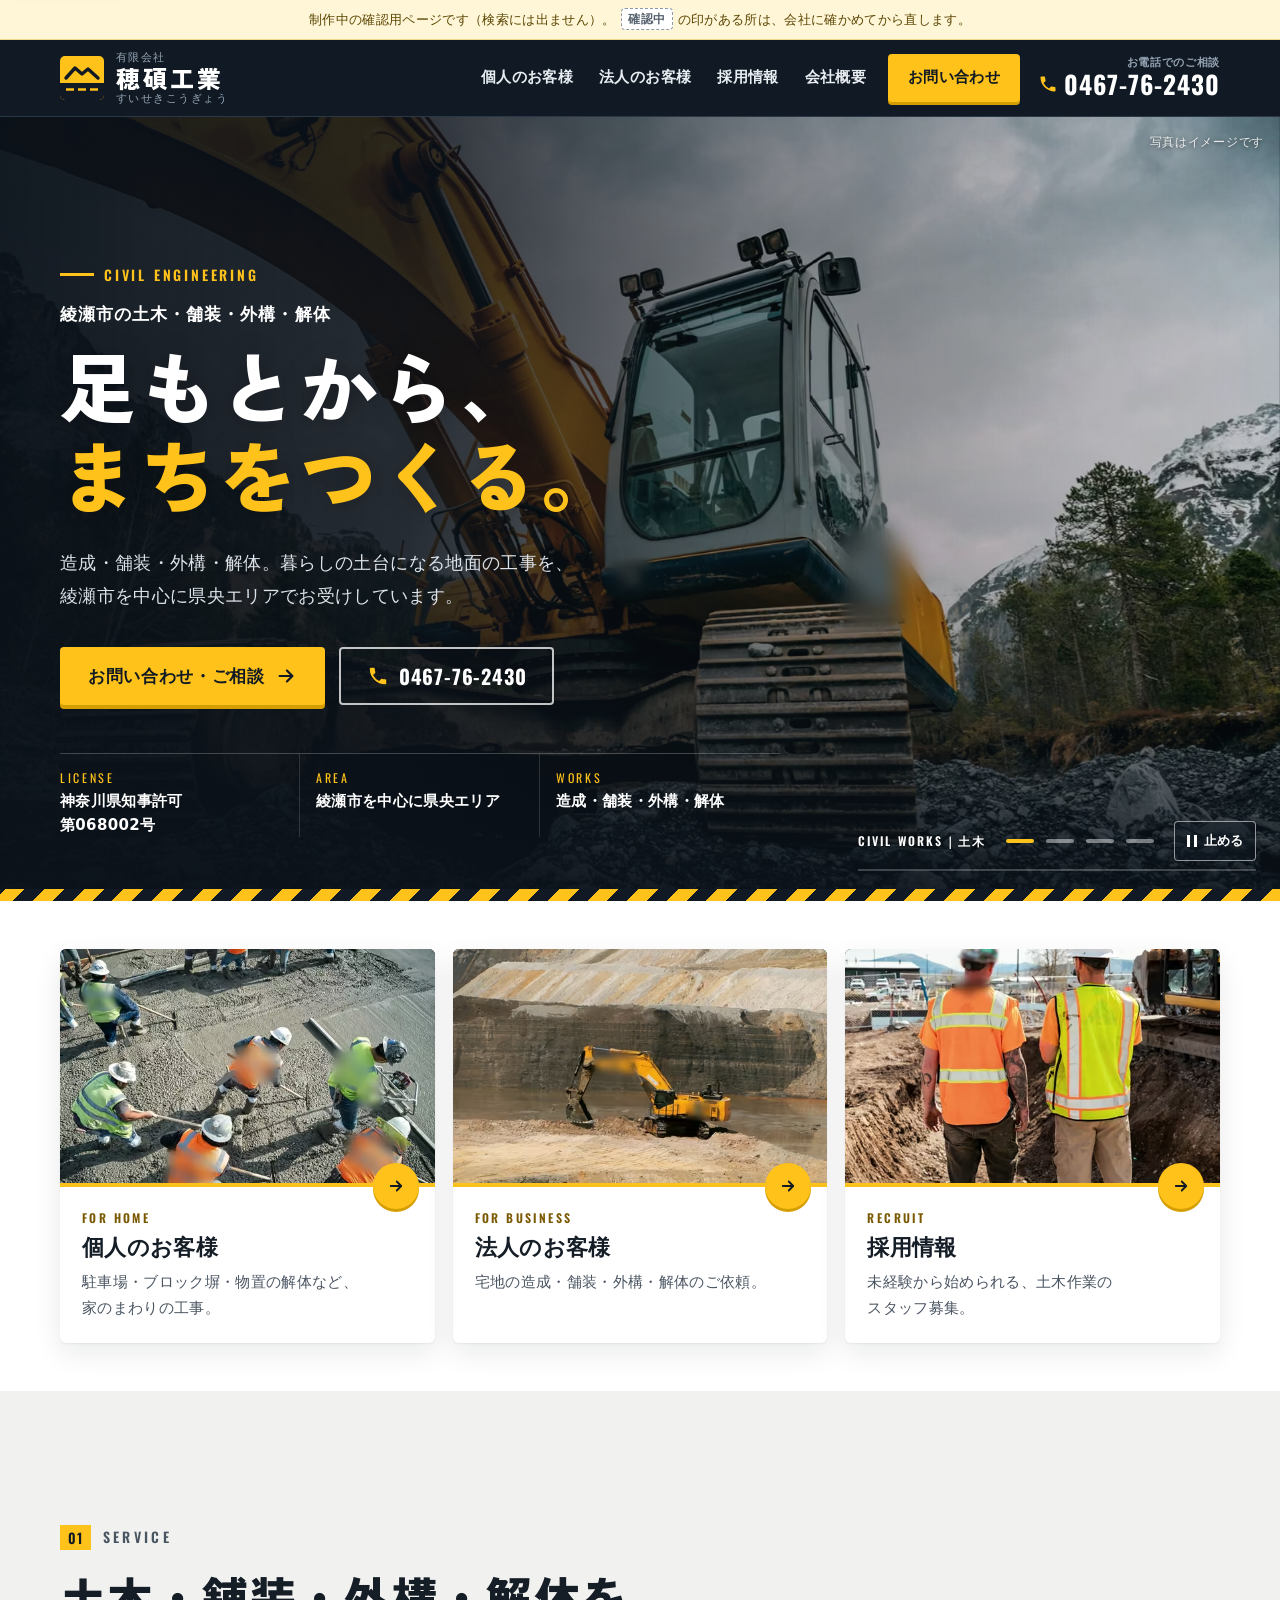
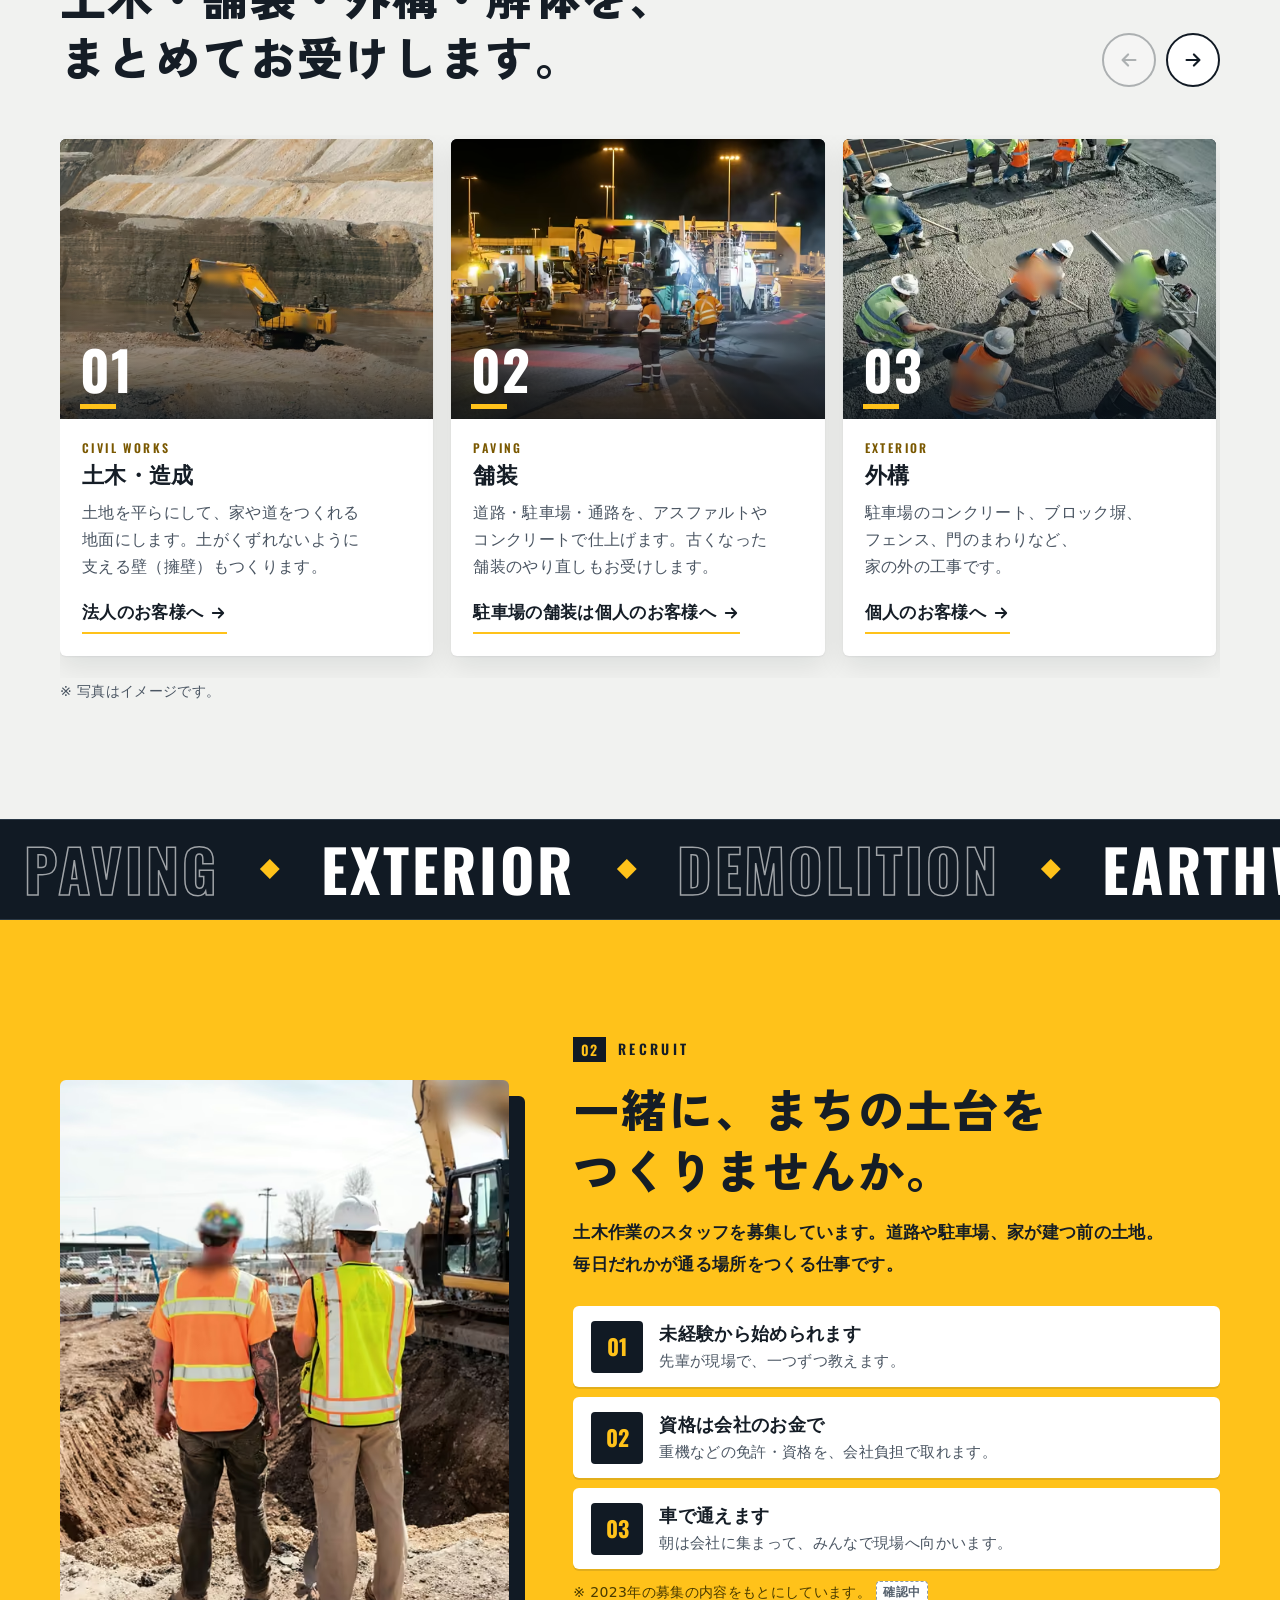
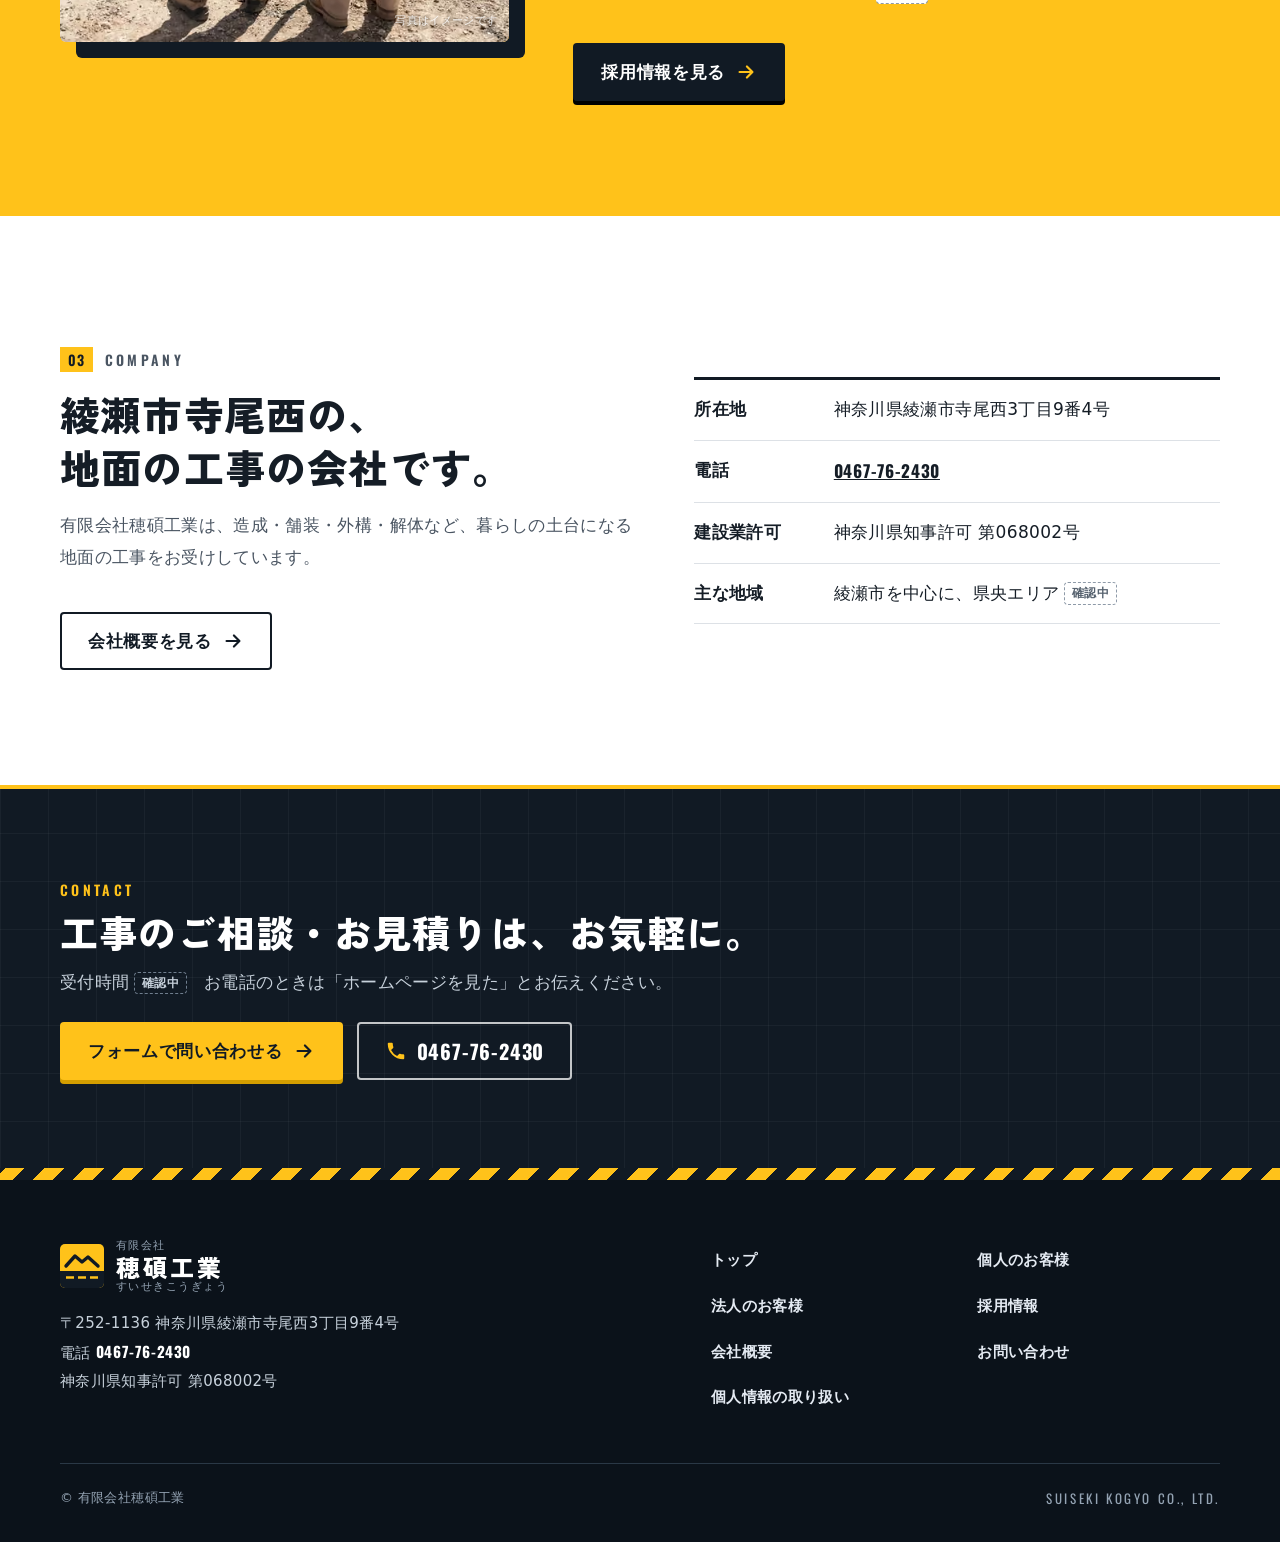
==== index.html @ 5ecaf432 "第4版：ページを7つに分け、写真のスライドなど動きのある部品を足す - 個人のお客様・法人のお客様・会社概要・お問い合わせのページを足し、トップから用件ごとに選べるようにした - トップの最初の画面を" ====
<!doctype html>
<html lang="ja">
<head>
<meta charset="utf-8">
<meta name="viewport" content="width=device-width,initial-scale=1,viewport-fit=cover">
<title>綾瀬市の土木・舗装・外構・解体工事｜有限会社穂碩工業</title>
<meta name="description" content="神奈川県綾瀬市の有限会社穂碩工業（すいせきこうぎょう）。宅地の造成、道路や駐車場の舗装、ブロック塀などの外構、解体工事を、綾瀬市を中心に県央エリアでお受けしています。土木作業スタッフも募集しています。">
<meta name="robots" content="noindex,nofollow">
<meta name="theme-color" content="#111A24">
<link rel="icon" href="assets/icon.svg" type="image/svg+xml">
<link rel="preconnect" href="https://fonts.googleapis.com">
<link rel="preconnect" href="https://fonts.gstatic.com" crossorigin>
<link rel="stylesheet" href="https://fonts.googleapis.com/css2?family=Oswald:wght@600;700&family=Zen+Kaku+Gothic+New:wght@900&display=swap&text=%20%21%23%25%26%27%28%29%2B%2C-.%2F0123456789%3A%3FABCDEFGHIJKLMNOPQRSTUVWXYZabcdefghijklmnopqrstuvwxyz%E3%80%81%E3%80%82%E3%81%82%E3%81%84%E3%81%86%E3%81%88%E3%81%8A%E3%81%8B%E3%81%8C%E3%81%8D%E3%81%8E%E3%81%8F%E3%81%91%E3%81%93%E3%81%94%E3%81%95%E3%81%97%E3%81%99%E3%81%9A%E3%81%9B%E3%81%9F%E3%81%A0%E3%81%A1%E3%81%A3%E3%81%A4%E3%81%A6%E3%81%A7%E3%81%A8%E3%81%A9%E3%81%AA%E3%81%AB%E3%81%AE%E3%81%AF%E3%81%B6%E3%81%B8%E3%81%BB%E3%81%BE%E3%81%BF%E3%82%81%E3%82%82%E3%82%87%E3%82%88%E3%82%89%E3%82%8A%E3%82%8B%E3%82%8C%E3%82%8F%E3%82%92%E3%82%93%E3%82%A2%E3%82%A6%E3%82%A9%E3%82%AB%E3%82%AF%E3%82%B8%E3%82%B9%E3%82%BB%E3%82%BF%E3%83%83%E3%83%8F%E3%83%95%E3%83%96%E3%83%9A%E3%83%9B%E3%83%A0%E3%83%A1%E3%83%AD%E3%83%BB%E3%83%BC%E4%B8%80%E4%B8%8D%E4%B8%BB%E4%BA%8B%E4%BA%BA%E4%BB%95%E4%BB%B6%E4%BC%9A%E4%BD%93%E4%BD%9C%E4%BD%BF%E4%BE%8B%E4%BE%9D%E5%80%8B%E5%83%8D%E5%85%88%E5%86%85%E5%87%BA%E5%89%8D%E5%8A%A9%E5%8B%95%E5%8B%99%E5%8B%9F%E5%8D%88%E5%8E%BB%E5%8F%96%E5%8F%97%E5%8F%AF%E5%8F%B0%E5%90%88%E5%95%8F%E5%9B%B0%E5%9C%9F%E5%9C%B0%E5%9F%9F%E5%A0%B1%E5%A0%B4%E5%A1%80%E5%A4%89%E5%A4%96%E5%AE%B6%E5%AE%B9%E5%AF%BA%E5%AF%BE%E5%B0%BE%E5%B1%A4%E5%B7%A5%E5%B8%82%E5%BA%8A%E5%BA%97%E5%BD%B9%E5%BE%8C%E5%BF%9C%E6%83%85%E6%88%90%E6%89%80%E6%89%B1%E6%8B%85%E6%8E%A1%E6%92%A4%E6%95%99%E6%97%A5%E6%98%BC%E6%99%82%E6%9B%9C%E6%9C%89%E6%9C%9F%E6%9C%A8%E6%9C%AA%E6%9D%A1%E6%A5%AD%E6%A6%82%E6%A7%8B%E6%B0%97%E6%B1%BA%E6%B5%81%E6%B6%88%E6%B8%A1%E7%80%AC%E7%8F%BE%E7%90%86%E7%94%A3%E7%94%A8%E7%9A%84%E7%9B%A4%E7%9B%AE%E7%9B%B4%E7%9B%B8%E7%9F%A5%E7%A2%A9%E7%A4%BE%E7%A9%82%E7%A9%8D%E7%AE%A1%E7%B5%8C%E7%B6%BE%E7%B7%92%E8%88%97%E8%A1%A8%E8%A3%85%E8%A3%9C%E8%A5%BF%E8%A6%81%E8%A6%8B%E8%A7%A3%E8%A8%98%E8%A8%B1%E8%AB%87%E8%B2%A0%E8%B3%AA%E8%B6%B3%E8%B7%AF%E8%BB%8A%E8%BB%BD%E9%80%A0%E9%81%B8%E9%8C%B2%E9%95%B7%E9%99%90%E9%9B%86%E9%9D%A2%E9%A0%BC%E9%A7%90%E9%A8%93%EF%BC%88%EF%BC%89%EF%BC%9F">
<link rel="preload" as="image" type="image/avif" imagesrcset="assets/photos/hero-960.avif 960w, assets/photos/hero-1600.avif 1600w, assets/photos/hero-2400.avif 2400w" imagesizes="100vw" fetchpriority="high">
<link rel="stylesheet" href="assets/site.css">
<script type="application/ld+json">
{
  "@context": "https://schema.org",
  "@type": "GeneralContractor",
  "name": "有限会社穂碩工業",
  "alternateName": "すいせきこうぎょう",
  "identifier": {"@type": "PropertyValue", "propertyID": "法人番号", "value": "3021002048089"},
  "telephone": "+81-467-76-2430",
  "address": {
    "@type": "PostalAddress",
    "postalCode": "252-1136",
    "addressRegion": "神奈川県",
    "addressLocality": "綾瀬市",
    "streetAddress": "寺尾西3丁目9番4号",
    "addressCountry": "JP"
  },
  "areaServed": [
    {"@type": "City", "name": "綾瀬市"},
    {"@type": "City", "name": "海老名市"},
    {"@type": "City", "name": "大和市"},
    {"@type": "City", "name": "座間市"},
    {"@type": "City", "name": "厚木市"}
  ],
  "hasOfferCatalog": {
    "@type": "OfferCatalog",
    "name": "工事の種類",
    "itemListElement": [
      {"@type": "Offer", "itemOffered": {"@type": "Service", "name": "土木・造成工事"}},
      {"@type": "Offer", "itemOffered": {"@type": "Service", "name": "舗装工事"}},
      {"@type": "Offer", "itemOffered": {"@type": "Service", "name": "外構工事"}},
      {"@type": "Offer", "itemOffered": {"@type": "Service", "name": "解体工事"}},
      {"@type": "Offer", "itemOffered": {"@type": "Service", "name": "とび・土工工事"}}
    ]
  },
  "description": "神奈川県綾瀬市の土木・舗装・外構・解体工事の会社。"
}
</script>
</head>
<body>
<a class="skip" href="#main">本文へ移動</a>
<p class="dev-note">制作中の確認用ページです（検索には出ません）。<span class="tbd">確認中</span> の印がある所は、会社に確かめてから直します。</p>

<header class="site-head">
  <div class="wrap head-in">
    <a class="logo" href="./" aria-label="有限会社穂碩工業 トップへ">
      <svg viewBox="0 0 44 44" aria-hidden="true"><rect width="44" height="44" rx="5" fill="#FFC21A"/><path d="M0 27h44v12a5 5 0 0 1-5 5H5a5 5 0 0 1-5-5z" fill="#111A24"/><path d="M6 33.5h8M18 33.5h8M30 33.5h8" stroke="#FFC21A" stroke-width="2.5"/><path d="M6 22l9-10 7 6 6-5 10 9" fill="none" stroke="#111A24" stroke-width="3.4" stroke-linejoin="round" stroke-linecap="round"/></svg>
      <span class="logo-txt"><small>有限会社</small><b>穂碩工業</b><i>すいせきこうぎょう</i></span>
    </a>
    <nav class="gnav" id="gnav" aria-label="サイトの案内">
      <ul>
        <li><a href="residential.html">個人のお客様</a></li>
        <li><a href="business.html">法人のお客様</a></li>
        <li><a href="recruit.html">採用情報</a></li>
        <li><a href="company.html">会社概要</a></li>
        <li class="gnav-cta"><a href="contact.html">お問い合わせ</a></li>
      </ul>
      <div class="gnav-tel"><a class="btn btn-ghost" href="tel:0467762430" data-place="menu"><svg viewBox="0 0 24 24" aria-hidden="true"><path fill="currentColor" d="M6.6 10.8a15.2 15.2 0 0 0 6.6 6.6l2.2-2.2c.3-.3.7-.4 1-.2 1.1.4 2.3.6 3.6.6.6 0 1 .4 1 1V20c0 .6-.4 1-1 1A17 17 0 0 1 3 4c0-.6.4-1 1-1h3.5c.6 0 1 .4 1 1 0 1.3.2 2.5.6 3.6.1.3 0 .7-.2 1z"/></svg><span class="tel-no">0467-76-2430</span></a></div>
    </nav>
    <a class="head-tel" href="tel:0467762430" data-place="header" aria-label="電話をかける 0467-76-2430"><small>お電話でのご相談</small><b><svg viewBox="0 0 24 24" aria-hidden="true"><path fill="currentColor" d="M6.6 10.8a15.2 15.2 0 0 0 6.6 6.6l2.2-2.2c.3-.3.7-.4 1-.2 1.1.4 2.3.6 3.6.6.6 0 1 .4 1 1V20c0 .6-.4 1-1 1A17 17 0 0 1 3 4c0-.6.4-1 1-1h3.5c.6 0 1 .4 1 1 0 1.3.2 2.5.6 3.6.1.3 0 .7-.2 1z"/></svg><span class="tel-no">0467-76-2430</span></b></a>
    <button class="menu-btn" type="button" aria-expanded="false" aria-controls="gnav" aria-label="メニューを開く"><i></i><i></i><i></i></button>
  </div>
</header>

<main id="main">
  <!-- 最初の画面（写真のスライド） -->
  <section class="hero" aria-labelledby="hero-title">
    <div class="hs" data-hero-slider aria-hidden="true">
      <div class="hs-slides">
        <figure class="hs-slide is-on" style="--pos:62% 42%" data-cap="Civil Works｜土木"><picture><source type="image/avif" srcset="assets/photos/hero-960.avif 960w, assets/photos/hero-1600.avif 1600w, assets/photos/hero-2400.avif 2400w" sizes="100vw"><img src="assets/photos/hero-1600.webp" srcset="assets/photos/hero-960.webp 960w, assets/photos/hero-1600.webp 1600w, assets/photos/hero-2400.webp 2400w" sizes="100vw" width="2400" height="1597" alt="" decoding="async" fetchpriority="high"></picture></figure>
        <figure class="hs-slide" style="--pos:70% 60%" data-cap="Land Development｜造成"><picture><source type="image/avif" data-srcset="assets/photos/slide-civil-960.avif 960w, assets/photos/slide-civil-1600.avif 1600w, assets/photos/slide-civil-2400.avif 2400w" sizes="100vw"><img data-src="assets/photos/slide-civil-1600.webp" data-srcset="assets/photos/slide-civil-960.webp 960w, assets/photos/slide-civil-1600.webp 1600w, assets/photos/slide-civil-2400.webp 2400w" sizes="100vw" width="2400" height="1351" alt="" decoding="async"></picture></figure>
        <figure class="hs-slide" style="--pos:58% 55%" data-cap="Paving｜舗装"><picture><source type="image/avif" data-srcset="assets/photos/slide-paving-960.avif 960w, assets/photos/slide-paving-1600.avif 1600w, assets/photos/slide-paving-2400.avif 2400w" sizes="100vw"><img data-src="assets/photos/slide-paving-1600.webp" data-srcset="assets/photos/slide-paving-960.webp 960w, assets/photos/slide-paving-1600.webp 1600w, assets/photos/slide-paving-2400.webp 2400w" sizes="100vw" width="2400" height="1350" alt="" decoding="async"></picture></figure>
        <figure class="hs-slide" style="--pos:68% 40%" data-cap="Demolition｜解体"><picture><source type="image/avif" data-srcset="assets/photos/slide-demolition-960.avif 960w, assets/photos/slide-demolition-1600.avif 1600w, assets/photos/slide-demolition-2400.avif 2400w" sizes="100vw"><img data-src="assets/photos/slide-demolition-1600.webp" data-srcset="assets/photos/slide-demolition-960.webp 960w, assets/photos/slide-demolition-1600.webp 1600w, assets/photos/slide-demolition-2400.webp 2400w" sizes="100vw" width="2400" height="1349" alt="" decoding="async"></picture></figure>
      </div>
    </div>
    <div class="wrap hero-in">
      <p class="hero-kick"><span class="en">Civil Engineering</span></p>
      <h1 id="hero-title"><span class="h1-sub">綾瀬市の土木・舗装・外構・解体</span>足もとから、<span class="y">まちをつくる。</span></h1>
      <p class="hero-lead">造成・舗装・外構・解体。暮らしの土台になる地面の工事を、綾瀬市を中心に県央エリアでお受けしています。</p>
      <div class="btns hero-btns">
        <a class="btn btn-main" href="contact.html">お問い合わせ・ご相談<svg class="arrow" viewBox="0 0 24 24" aria-hidden="true"><path d="M5 12h13M13 6l6 6-6 6" fill="none" stroke="currentColor" stroke-width="2.4" stroke-linecap="round" stroke-linejoin="round"/></svg></a>
        <a class="btn btn-ghost" href="tel:0467762430" data-place="hero"><svg viewBox="0 0 24 24" aria-hidden="true"><path fill="currentColor" d="M6.6 10.8a15.2 15.2 0 0 0 6.6 6.6l2.2-2.2c.3-.3.7-.4 1-.2 1.1.4 2.3.6 3.6.6.6 0 1 .4 1 1V20c0 .6-.4 1-1 1A17 17 0 0 1 3 4c0-.6.4-1 1-1h3.5c.6 0 1 .4 1 1 0 1.3.2 2.5.6 3.6.1.3 0 .7-.2 1z"/></svg><span class="tel-no">0467-76-2430</span></a>
      </div>
      <ul class="hero-spec">
        <li><span class="en">License</span><b>神奈川県知事許可 第068002号</b></li>
        <li><span class="en">Area</span><b>綾瀬市を中心に県央エリア</b></li>
        <li><span class="en">Works</span><b>造成・舗装・外構・解体</b></li>
      </ul>
    </div>
    <div class="hs-ctrl" role="group" aria-label="最初の画面の写真の切りかえ">
      <span class="hs-cap en">Civil Works｜土木</span>
      <div class="hs-dots" role="group" aria-label="写真を選ぶ">
          <button class="hs-dot" type="button" aria-label="1枚目の写真（土木）" aria-current="true"></button>
          <button class="hs-dot" type="button" aria-label="2枚目の写真（造成）"></button>
          <button class="hs-dot" type="button" aria-label="3枚目の写真（舗装）"></button>
          <button class="hs-dot" type="button" aria-label="4枚目の写真（解体）"></button>
      </div>
      <button class="hs-pause" type="button"><span class="hs-pause-ic" aria-hidden="true"></span><span class="hs-pause-t">止める</span></button>
      <span class="hs-bar" aria-hidden="true"><i></i></span>
    </div>
    <p class="photo-note">写真はイメージです</p>
    <div class="hazard" aria-hidden="true"></div>
  </section>

  <!-- ジャンルの入り口 -->
  <section class="genre-sec" aria-labelledby="genre-title">
    <div class="wrap">
      <h2 class="sr" id="genre-title">ご用件から選ぶ</h2>
      <div class="genre">
        <a class="genre-card rv" href="residential.html">
          <figure class="genre-ph rv-ph"><picture><source type="image/avif" srcset="assets/photos/exterior-240.avif 240w, assets/photos/exterior-560.avif 560w, assets/photos/exterior-800.avif 800w" sizes="(max-width: 760px) 112px, 380px"><img src="assets/photos/exterior-560.webp" srcset="assets/photos/exterior-240.webp 240w, assets/photos/exterior-560.webp 560w, assets/photos/exterior-800.webp 800w" sizes="(max-width: 760px) 112px, 380px" width="1200" height="900" alt="" decoding="async" loading="lazy"></picture></figure>
          <div class="genre-body"><small class="en">For Home</small><h3>個人のお客様</h3><p>駐車場・ブロック塀・物置の解体など、家のまわりの工事。</p><span class="go"><svg class="arrow" viewBox="0 0 24 24" aria-hidden="true"><path d="M5 12h13M13 6l6 6-6 6" fill="none" stroke="currentColor" stroke-width="2.4" stroke-linecap="round" stroke-linejoin="round"/></svg></span></div>
        </a>
        <a class="genre-card rv" href="business.html">
          <figure class="genre-ph rv-ph"><picture><source type="image/avif" srcset="assets/photos/civil-240.avif 240w, assets/photos/civil-560.avif 560w, assets/photos/civil-800.avif 800w" sizes="(max-width: 760px) 112px, 380px"><img src="assets/photos/civil-560.webp" srcset="assets/photos/civil-240.webp 240w, assets/photos/civil-560.webp 560w, assets/photos/civil-800.webp 800w" sizes="(max-width: 760px) 112px, 380px" width="1200" height="900" alt="" decoding="async" loading="lazy"></picture></figure>
          <div class="genre-body"><small class="en">For Business</small><h3>法人のお客様</h3><p>宅地の造成・舗装・外構・解体のご依頼。</p><span class="go"><svg class="arrow" viewBox="0 0 24 24" aria-hidden="true"><path d="M5 12h13M13 6l6 6-6 6" fill="none" stroke="currentColor" stroke-width="2.4" stroke-linecap="round" stroke-linejoin="round"/></svg></span></div>
        </a>
        <a class="genre-card rv" href="recruit.html">
          <figure class="genre-ph rv-ph"><picture><source type="image/avif" srcset="assets/photos/recruit-560.avif 560w, assets/photos/recruit-800.avif 800w" sizes="(max-width: 760px) 112px, 380px"><img src="assets/photos/recruit-800.webp" srcset="assets/photos/recruit-560.webp 560w, assets/photos/recruit-800.webp 800w" sizes="(max-width: 760px) 112px, 380px" width="1200" height="1500" alt="" decoding="async" loading="lazy"></picture></figure>
          <div class="genre-body"><small class="en">Recruit</small><h3>採用情報</h3><p>未経験から始められる、土木作業のスタッフ募集。</p><span class="go"><svg class="arrow" viewBox="0 0 24 24" aria-hidden="true"><path d="M5 12h13M13 6l6 6-6 6" fill="none" stroke="currentColor" stroke-width="2.4" stroke-linecap="round" stroke-linejoin="round"/></svg></span></div>
        </a>
      </div>
    </div>
  </section>

  <!-- 事業内容（現場写真のスライド） -->
  <section class="sec sec-alt" id="service" aria-labelledby="service-title">
    <div class="wrap">
      <div class="sec-head sec-head-row">
        <div>
          <p class="eyebrow"><span class="num">01</span>Service</p>
          <h2 id="service-title">土木・舗装・外構・解体を、まとめてお受けします。</h2>
        </div>
        <div class="gal-nav"><button class="gal-btn prev" type="button" aria-label="前の工事" aria-controls="gal-track"><svg class="arrow" viewBox="0 0 24 24" aria-hidden="true"><path d="M5 12h13M13 6l6 6-6 6" fill="none" stroke="currentColor" stroke-width="2.4" stroke-linecap="round" stroke-linejoin="round"/></svg></button><button class="gal-btn next" type="button" aria-label="次の工事" aria-controls="gal-track"><svg class="arrow" viewBox="0 0 24 24" aria-hidden="true"><path d="M5 12h13M13 6l6 6-6 6" fill="none" stroke="currentColor" stroke-width="2.4" stroke-linecap="round" stroke-linejoin="round"/></svg></button></div>
      </div>
      <div class="gal" data-gallery role="region" aria-label="工事の種類（横に送れます）">
        <ul class="gal-track" id="gal-track">
          <li class="gal-item">
            <article class="work">
              <figure class="work-ph"><picture><source type="image/avif" srcset="assets/photos/civil-240.avif 240w, assets/photos/civil-560.avif 560w, assets/photos/civil-800.avif 800w" sizes="(max-width: 640px) 78vw, 380px"><img src="assets/photos/civil-560.webp" srcset="assets/photos/civil-240.webp 240w, assets/photos/civil-560.webp 560w, assets/photos/civil-800.webp 800w" sizes="(max-width: 640px) 78vw, 380px" width="1200" height="900" alt="大きな現場で土を掘る重機" decoding="async" loading="lazy"></picture><span class="svc-no" aria-hidden="true">01</span></figure>
              <div class="work-body">
                <h3><span class="en">Civil Works</span>土木・造成</h3>
                <p>土地を平らにして、家や道をつくれる地面にします。土がくずれないように支える壁（擁壁）もつくります。</p>
                <a class="more" href="business.html">法人のお客様へ<svg class="arrow" viewBox="0 0 24 24" aria-hidden="true"><path d="M5 12h13M13 6l6 6-6 6" fill="none" stroke="currentColor" stroke-width="2.4" stroke-linecap="round" stroke-linejoin="round"/></svg></a>
              </div>
            </article>
          </li>
          <li class="gal-item">
            <article class="work">
              <figure class="work-ph"><picture><source type="image/avif" srcset="assets/photos/paving-240.avif 240w, assets/photos/paving-560.avif 560w, assets/photos/paving-800.avif 800w" sizes="(max-width: 640px) 78vw, 380px"><img src="assets/photos/paving-560.webp" srcset="assets/photos/paving-240.webp 240w, assets/photos/paving-560.webp 560w, assets/photos/paving-800.webp 800w" sizes="(max-width: 640px) 78vw, 380px" width="1200" height="900" alt="夜にアスファルトを敷く作業" decoding="async" loading="lazy"></picture><span class="svc-no" aria-hidden="true">02</span></figure>
              <div class="work-body">
                <h3><span class="en">Paving</span>舗装</h3>
                <p>道路・駐車場・通路を、アスファルトやコンクリートで仕上げます。古くなった舗装のやり直しもお受けします。</p>
                <a class="more" href="residential.html">駐車場の舗装は個人のお客様へ<svg class="arrow" viewBox="0 0 24 24" aria-hidden="true"><path d="M5 12h13M13 6l6 6-6 6" fill="none" stroke="currentColor" stroke-width="2.4" stroke-linecap="round" stroke-linejoin="round"/></svg></a>
              </div>
            </article>
          </li>
          <li class="gal-item">
            <article class="work">
              <figure class="work-ph"><picture><source type="image/avif" srcset="assets/photos/exterior-240.avif 240w, assets/photos/exterior-560.avif 560w, assets/photos/exterior-800.avif 800w" sizes="(max-width: 640px) 78vw, 380px"><img src="assets/photos/exterior-560.webp" srcset="assets/photos/exterior-240.webp 240w, assets/photos/exterior-560.webp 560w, assets/photos/exterior-800.webp 800w" sizes="(max-width: 640px) 78vw, 380px" width="1200" height="900" alt="コンクリートをならす作業員" decoding="async" loading="lazy"></picture><span class="svc-no" aria-hidden="true">03</span></figure>
              <div class="work-body">
                <h3><span class="en">Exterior</span>外構</h3>
                <p>駐車場のコンクリート、ブロック塀、フェンス、門のまわりなど、家の外の工事です。</p>
                <a class="more" href="residential.html">個人のお客様へ<svg class="arrow" viewBox="0 0 24 24" aria-hidden="true"><path d="M5 12h13M13 6l6 6-6 6" fill="none" stroke="currentColor" stroke-width="2.4" stroke-linecap="round" stroke-linejoin="round"/></svg></a>
              </div>
            </article>
          </li>
          <li class="gal-item">
            <article class="work">
              <figure class="work-ph"><picture><source type="image/avif" srcset="assets/photos/demolition-240.avif 240w, assets/photos/demolition-560.avif 560w, assets/photos/demolition-800.avif 800w" sizes="(max-width: 640px) 78vw, 380px"><img src="assets/photos/demolition-560.webp" srcset="assets/photos/demolition-240.webp 240w, assets/photos/demolition-560.webp 560w, assets/photos/demolition-800.webp 800w" sizes="(max-width: 640px) 78vw, 380px" width="1200" height="900" alt="重機で建物を取りこわす現場" decoding="async" loading="lazy"></picture><span class="svc-no" aria-hidden="true">04</span></figure>
              <div class="work-body">
                <h3><span class="en">Demolition</span>解体</h3>
                <p>建物やブロック塀、古いコンクリートなどを取りこわして、何もない平らな土地にします。</p>
                <a class="more" href="residential.html">個人のお客様へ<svg class="arrow" viewBox="0 0 24 24" aria-hidden="true"><path d="M5 12h13M13 6l6 6-6 6" fill="none" stroke="currentColor" stroke-width="2.4" stroke-linecap="round" stroke-linejoin="round"/></svg></a>
              </div>
            </article>
          </li>
          <li class="gal-item">
            <article class="work">
              <figure class="work-ph"><picture><source type="image/avif" srcset="assets/photos/earthwork-240.avif 240w, assets/photos/earthwork-560.avif 560w, assets/photos/earthwork-800.avif 800w" sizes="(max-width: 640px) 78vw, 380px"><img src="assets/photos/earthwork-560.webp" srcset="assets/photos/earthwork-240.webp 240w, assets/photos/earthwork-560.webp 560w, assets/photos/earthwork-800.webp 800w" sizes="(max-width: 640px) 78vw, 380px" width="1200" height="900" alt="掘った溝にコンクリートを入れる作業" decoding="async" loading="lazy"></picture><span class="svc-no" aria-hidden="true">05</span></figure>
              <div class="work-body">
                <h3><span class="en">Earthwork</span>とび・土工</h3>
                <p>地面を掘る、土を運ぶ、埋めもどす、くいを打つ。工事のはじめに欠かせない作業です。</p>
                <a class="more" href="business.html">法人のお客様へ<svg class="arrow" viewBox="0 0 24 24" aria-hidden="true"><path d="M5 12h13M13 6l6 6-6 6" fill="none" stroke="currentColor" stroke-width="2.4" stroke-linecap="round" stroke-linejoin="round"/></svg></a>
              </div>
            </article>
          </li>
          <li class="gal-item">
            <article class="work work-cta">
              <div class="work-body">
                <h3><span class="en y">Consultation</span>どこに頼むか迷う工事も</h3>
                <p>地面のことなら、まずはお電話ください。内容をうかがって、できるかどうかをお答えします。</p>
                <a class="btn btn-main" href="tel:0467762430" data-place="service"><svg viewBox="0 0 24 24" aria-hidden="true"><path fill="currentColor" d="M6.6 10.8a15.2 15.2 0 0 0 6.6 6.6l2.2-2.2c.3-.3.7-.4 1-.2 1.1.4 2.3.6 3.6.6.6 0 1 .4 1 1V20c0 .6-.4 1-1 1A17 17 0 0 1 3 4c0-.6.4-1 1-1h3.5c.6 0 1 .4 1 1 0 1.3.2 2.5.6 3.6.1.3 0 .7-.2 1z"/></svg><span class="tel-no">0467-76-2430</span></a>
              </div>
            </article>
          </li>
        </ul>
      </div>
      <p class="note gal-hint">※ 写真はイメージです。<span class="gal-swipe">横にスワイプすると、ほかの工事も見られます。</span></p>
    </div>
  </section>

  <div class="mq" aria-hidden="true"><div class="mq-in"><span>Civil Works</span><span>Paving</span><span>Exterior</span><span>Demolition</span><span>Earthwork</span><span>Ayase, Kanagawa</span><span>Civil Works</span><span>Paving</span><span>Exterior</span><span>Demolition</span><span>Earthwork</span><span>Ayase, Kanagawa</span></div></div>

  <!-- 採用 -->
  <section class="sec sec-yellow" id="recruit" aria-labelledby="rec-title">
    <div class="wrap rec">
      <figure class="rec-ph rv rv-ph"><picture><source type="image/avif" srcset="assets/photos/recruit-560.avif 560w, assets/photos/recruit-800.avif 800w, assets/photos/recruit-1200.avif 1200w" sizes="(max-width: 900px) 100vw, 480px"><img src="assets/photos/recruit-800.webp" srcset="assets/photos/recruit-560.webp 560w, assets/photos/recruit-800.webp 800w, assets/photos/recruit-1200.webp 1200w" sizes="(max-width: 900px) 100vw, 480px" width="1200" height="1500" alt="現場を見る2人の作業員の後ろ姿" decoding="async" loading="lazy"></picture><figcaption>写真はイメージです</figcaption></figure>
      <div class="rec-txt">
        <p class="eyebrow"><span class="num">02</span>Recruit</p>
        <h2 id="rec-title">一緒に、まちの土台をつくりませんか。</h2>
        <p class="rec-lead">土木作業のスタッフを募集しています。道路や駐車場、家が建つ前の土地。毎日だれかが通る場所をつくる仕事です。</p>
        <ul class="pts">
          <li><span class="ic">01</span><div><b>未経験から始められます</b><p>先輩が現場で、一つずつ教えます。</p></div></li>
          <li><span class="ic">02</span><div><b>資格は会社のお金で</b><p>重機などの免許・資格を、会社負担で取れます。</p></div></li>
          <li><span class="ic">03</span><div><b>車で通えます</b><p>朝は会社に集まって、みんなで現場へ向かいます。</p></div></li>
        </ul>
        <p class="note">※ 2023年の募集の内容をもとにしています。<span class="tbd">確認中</span></p>
        <a class="btn btn-tel" href="recruit.html">採用情報を見る<svg class="arrow" viewBox="0 0 24 24" aria-hidden="true"><path d="M5 12h13M13 6l6 6-6 6" fill="none" stroke="currentColor" stroke-width="2.4" stroke-linecap="round" stroke-linejoin="round"/></svg></a>
      </div>
    </div>
  </section>

  <!-- 会社の要点 -->
  <section class="sec" id="company" aria-labelledby="co-title">
    <div class="wrap co-mini">
      <div>
        <p class="eyebrow"><span class="num">03</span>Company</p>
        <h2 id="co-title">綾瀬市寺尾西の、地面の工事の会社です。</h2>
        <p>有限会社穂碩工業は、造成・舗装・外構・解体など、暮らしの土台になる地面の工事をお受けしています。</p>
        <a class="btn btn-line" href="company.html">会社概要を見る<svg class="arrow" viewBox="0 0 24 24" aria-hidden="true"><path d="M5 12h13M13 6l6 6-6 6" fill="none" stroke="currentColor" stroke-width="2.4" stroke-linecap="round" stroke-linejoin="round"/></svg></a>
      </div>
      <dl class="facts-lite">
        <div><dt>所在地</dt><dd>神奈川県綾瀬市寺尾西3丁目9番4号</dd></div>
        <div><dt>電話</dt><dd><a href="tel:0467762430" data-place="company"><span class="tel-no">0467-76-2430</span></a></dd></div>
        <div><dt>建設業許可</dt><dd>神奈川県知事許可 第068002号</dd></div>
        <div><dt>主な地域</dt><dd>綾瀬市を中心に、県央エリア<span class="tbd">確認中</span></dd></div>
      </dl>
    </div>
  </section>

  <section class="cta-band" aria-labelledby="cta-title">
    <div class="wrap cta-in">
      <div>
        <p class="eyebrow">Contact</p>
        <h2 id="cta-title">工事のご相談・お見積りは、お気軽に。</h2>
        <p>受付時間<span class="tbd">確認中</span>　お電話のときは「ホームページを見た」とお伝えください。</p>
      </div>
      <div class="btns">
        <a class="btn btn-main" href="contact.html">フォームで問い合わせる<svg class="arrow" viewBox="0 0 24 24" aria-hidden="true"><path d="M5 12h13M13 6l6 6-6 6" fill="none" stroke="currentColor" stroke-width="2.4" stroke-linecap="round" stroke-linejoin="round"/></svg></a>
        <a class="btn btn-ghost" href="tel:0467762430" data-place="cta"><svg viewBox="0 0 24 24" aria-hidden="true"><path fill="currentColor" d="M6.6 10.8a15.2 15.2 0 0 0 6.6 6.6l2.2-2.2c.3-.3.7-.4 1-.2 1.1.4 2.3.6 3.6.6.6 0 1 .4 1 1V20c0 .6-.4 1-1 1A17 17 0 0 1 3 4c0-.6.4-1 1-1h3.5c.6 0 1 .4 1 1 0 1.3.2 2.5.6 3.6.1.3 0 .7-.2 1z"/></svg><span class="tel-no">0467-76-2430</span></a>
      </div>
    </div>
  </section>
</main>

<footer class="site-foot">
  <div class="hazard" aria-hidden="true"></div>
  <div class="wrap">
    <div class="foot-in">
      <div>
        <a class="logo" href="./" aria-label="有限会社穂碩工業 トップへ">
          <svg viewBox="0 0 44 44" aria-hidden="true"><rect width="44" height="44" rx="5" fill="#FFC21A"/><path d="M0 27h44v12a5 5 0 0 1-5 5H5a5 5 0 0 1-5-5z" fill="#111A24"/><path d="M6 33.5h8M18 33.5h8M30 33.5h8" stroke="#FFC21A" stroke-width="2.5"/><path d="M6 22l9-10 7 6 6-5 10 9" fill="none" stroke="#111A24" stroke-width="3.4" stroke-linejoin="round" stroke-linecap="round"/></svg>
          <span class="logo-txt"><small>有限会社</small><b>穂碩工業</b><i>すいせきこうぎょう</i></span>
        </a>
        <p class="foot-info">〒252-1136 神奈川県綾瀬市寺尾西3丁目9番4号<br>電話 <a href="tel:0467762430" data-place="footer"><span class="tel-no">0467-76-2430</span></a><br>神奈川県知事許可 第068002号</p>
      </div>
      <nav class="foot-nav" aria-label="フッターの案内">
        <a href="./" aria-current="page">トップ</a>
        <a href="residential.html">個人のお客様</a>
        <a href="business.html">法人のお客様</a>
        <a href="recruit.html">採用情報</a>
        <a href="company.html">会社概要</a>
        <a href="contact.html">お問い合わせ</a>
        <a href="privacy.html">個人情報の取り扱い</a>
      </nav>
    </div>
    <p class="foot-copy"><span>© 有限会社穂碩工業</span><span class="en">Suiseki Kogyo Co., Ltd.</span></p>
  </div>
</footer>

<div class="mbar">
  <a class="btn btn-ghost" href="tel:0467762430" data-place="mbar"><svg viewBox="0 0 24 24" aria-hidden="true"><path fill="currentColor" d="M6.6 10.8a15.2 15.2 0 0 0 6.6 6.6l2.2-2.2c.3-.3.7-.4 1-.2 1.1.4 2.3.6 3.6.6.6 0 1 .4 1 1V20c0 .6-.4 1-1 1A17 17 0 0 1 3 4c0-.6.4-1 1-1h3.5c.6 0 1 .4 1 1 0 1.3.2 2.5.6 3.6.1.3 0 .7-.2 1z"/></svg>電話する</a>
  <a class="btn btn-main" href="contact.html">お問い合わせ</a>
</div>

<script src="assets/phrase.js" defer></script>
<script src="assets/site.js" defer></script>
</body>
</html>
---- assets/site.css ----
@charset "utf-8";
/* 有限会社穂碩工業 共通の見た目（第2版 2026-11-17「もっと建設業っぽく、かっこよく」）
   考え方：鉄の黒（ほぼ黒の藍）と、工事の黄。角は小さく、線はまっすぐ。
   地面の層（アスファルト・砕石・土）と、工事現場の黄黒の縞を、飾りに使う。 */

:root{
  --dark:#111A24;      /* 鉄の黒：ヘッダー・最初の画面・濃い章 */
  --dark-2:#1A2633;    /* 少し明るい黒：法人の章・カード */
  --dark-3:#2A3846;    /* 黒の上の線 */
  --darkest:#0B121A;   /* フッター */
  --yellow:#FFC21A;    /* 工事の黄：申込みのボタン・印・縞 */
  --yellow-d:#D49E00;
  --yellow-l:#FFF4D1;
  --gold-ink:#7A5800;  /* 白い地の上の小さな英字（黄では読めないので濃い金。白で6.5・コンクリート色で5.8） */
  --ink:#151D26;       /* 字 */
  --sub:#4A5562;       /* 補助の字 */
  --on-dark:#FFFFFF;
  --on-dark-2:#C7D1DB; /* 黒の上の本文 */
  --on-dark-3:#94A3B3; /* 黒の上の補助 */
  --line:#DDE1E6;
  --paper:#FFFFFF;
  --concrete:#F1F2F0;  /* 章の地 */
  --asphalt:#2B3138;   /* 地面の層（飾り） */
  --gravel:#BDB6A8;
  --soil:#8A6A48;
  --red:#C62828;       /* エラーと「必須」だけ */
  --f-en:"Oswald","Arial Narrow","Helvetica Neue",sans-serif;
  --f-head:"Zen Kaku Gothic New","Hiragino Sans","BIZ UDPGothic",sans-serif;
  --f-body:"Hiragino Sans","Hiragino Kaku Gothic ProN","BIZ UDPGothic","Yu Gothic UI","Meiryo",system-ui,sans-serif;
  --r:6px;
  --shadow:0 1px 2px rgba(11,18,26,.06),0 10px 28px rgba(11,18,26,.09);
  --sec:clamp(72px,9vw,120px);
  --w:1160px;
  --head-h:76px;
  --grid:linear-gradient(rgba(255,255,255,.04) 1px,transparent 1px),linear-gradient(90deg,rgba(255,255,255,.04) 1px,transparent 1px);
  --hazard:repeating-linear-gradient(-45deg,var(--yellow) 0 14px,var(--dark) 14px 28px);
}

*,*::before,*::after{box-sizing:border-box}
html{-webkit-text-size-adjust:100%;scroll-padding-top:calc(var(--head-h) + 12px);text-spacing-trim:trim-start}
html.motion{scroll-behavior:smooth}
body{margin:0;background:var(--paper);color:var(--ink);font-family:var(--f-body);font-size:17px;line-height:1.85;letter-spacing:.02em;-webkit-font-smoothing:antialiased}
img{max-width:100%;height:auto;display:block}
a{color:inherit}
p{margin:0 0 1em}
p:last-child{margin-bottom:0}
ul,ol{margin:0;padding:0;list-style:none}
button{font:inherit}
:focus-visible{outline:3px solid #2F7BE0;outline-offset:3px;border-radius:4px}

h1,h2{font-family:var(--f-head);font-weight:900;line-height:1.32;letter-spacing:.03em;margin:0;text-wrap:balance;word-break:auto-phrase}
h3{font-weight:700;line-height:1.5;margin:0;text-wrap:balance;word-break:auto-phrase}
/* 日本語の折り返し：assets/phrase.js が文節の切れ目に <wbr> を入れたページだけ、語の途中で切らない */
html.phrase,html.phrase h1,html.phrase h2,html.phrase h3{word-break:keep-all;overflow-wrap:break-word}
x-phrase{display:inline}
x-nb{white-space:nowrap}

.skip{position:absolute;left:8px;top:-80px;z-index:100;padding:10px 16px;border-radius:4px;background:#fff;color:var(--ink);font-weight:700;text-decoration:none;box-shadow:var(--shadow)}
.skip:focus{top:8px}
.sr{position:absolute;width:1px;height:1px;overflow:hidden;clip:rect(0 0 0 0);white-space:nowrap}
.wrap{position:relative;max-width:calc(var(--w) + 48px);margin-inline:auto;padding-inline:24px}
.tel-no{white-space:nowrap;font-family:var(--f-en);font-weight:700;letter-spacing:.04em}
.en{font-family:var(--f-en);letter-spacing:.14em;text-transform:uppercase;white-space:nowrap}
.y{color:var(--yellow)}
.hazard{height:12px;background:var(--hazard)}

/* 確認中の印（公開前に、会社に確かめて消す） */
.tbd{display:inline-block;vertical-align:.1em;margin-left:.4em;padding:0 .55em;border:1.5px dashed #8E9AA8;border-radius:4px;font-size:12px;font-weight:700;line-height:1.7;color:#55616E;background:#fff;letter-spacing:.04em;white-space:nowrap;font-family:var(--f-body)}
.on-dark .tbd,.sec-dark .tbd,.sec-steel .tbd,.tel-card .tbd,.partner .tbd{background:transparent;color:var(--on-dark-2);border-color:#6F7E8E}
.dev-note{margin:0;padding:8px 16px;background:#FFF6D8;border-bottom:1px solid #F0DA8A;color:#5A4500;font-size:13px;line-height:1.6;text-align:center}

/* ---------- ボタン ---------- */
.btn{display:inline-flex;align-items:center;justify-content:center;gap:10px;min-height:58px;padding:12px 28px;border:0;border-radius:4px;font-weight:700;font-size:17px;line-height:1.3;letter-spacing:.04em;text-decoration:none;cursor:pointer;transition:transform .12s,box-shadow .12s,background-color .15s,color .15s;-webkit-tap-highlight-color:transparent}
.btn svg{width:22px;height:22px;flex:none}
.btn .tel-no{font-size:1.18em}
.btn-main{background:var(--yellow);color:var(--dark);box-shadow:0 4px 0 var(--yellow-d)}
.btn-main:hover{background:#FFCD3D}
.btn-tel{background:var(--dark);color:#fff;box-shadow:0 4px 0 #000}
.btn-tel svg{color:var(--yellow)}
.btn-tel:hover{background:#1D2A38}
.btn-ghost{background:transparent;color:#fff;box-shadow:inset 0 0 0 2px rgba(255,255,255,.75)}
.btn-ghost svg{color:var(--yellow)}
.btn-ghost:hover{background:rgba(255,255,255,.08)}
.btn-line{background:#fff;color:var(--dark);box-shadow:inset 0 0 0 2px var(--dark)}
.btn-line:hover{background:var(--yellow-l)}
.btn-main:active{transform:translateY(3px);box-shadow:0 1px 0 var(--yellow-d)}
.btn-tel:active{transform:translateY(3px);box-shadow:0 1px 0 #000}
.btn-ghost:active,.btn-line:active{transform:translateY(2px)}
.btns{display:flex;flex-wrap:wrap;gap:14px}
.arrow{width:18px;height:18px;flex:none}

/* ---------- ヘッダー ---------- */
.site-head{position:sticky;top:0;z-index:50;background:var(--dark);color:#fff;border-bottom:1px solid var(--dark-3);transition:box-shadow .2s}
.site-head.scrolled{box-shadow:0 6px 24px rgba(0,0,0,.35)}
.head-in{display:flex;align-items:center;gap:18px;height:var(--head-h)}
.logo{display:flex;align-items:center;gap:12px;color:#fff;text-decoration:none;flex:none}
.logo svg{width:44px;height:44px;flex:none}
.logo-txt{display:flex;flex-direction:column;line-height:1.15}
.logo-txt small{font-size:11px;color:var(--on-dark-3);letter-spacing:.12em}
.logo-txt b{font-family:var(--f-head);font-weight:900;font-size:24px;letter-spacing:.12em}
.logo-txt i{font-style:normal;font-size:10.5px;color:var(--on-dark-3);letter-spacing:.14em}
.gnav{margin-left:auto}
.gnav ul{display:flex;align-items:center;gap:2px}
.gnav ul a{position:relative;display:block;padding:10px 12px;color:#E8EDF2;font-weight:700;font-size:15px;text-decoration:none;white-space:nowrap}
.gnav ul a::after{content:"";position:absolute;left:12px;right:12px;bottom:4px;height:2px;background:var(--yellow);transform:scaleX(0);transform-origin:left;transition:transform .2s}
.gnav ul a:hover::after,.gnav ul a[aria-current="page"]::after{transform:scaleX(1)}
.gnav ul a[aria-current="page"]{color:#fff}
.gnav .gnav-cta a{margin-left:8px;padding-inline:20px;background:var(--yellow);color:var(--dark);border-radius:4px;box-shadow:0 3px 0 var(--yellow-d)}
.gnav .gnav-cta a::after{display:none}
.gnav .gnav-cta a:hover{background:#FFCD3D}
.gnav-tel{display:none}
.head-tel{display:flex;flex-direction:column;align-items:flex-end;flex:none;color:#fff;text-decoration:none;line-height:1.15}
.head-tel small{font-size:11px;color:var(--on-dark-3);font-weight:700;letter-spacing:.06em}
.head-tel b{display:flex;align-items:center;gap:6px;font-size:25px}
.head-tel svg{width:20px;height:20px;color:var(--yellow)}
.menu-btn{display:none;width:48px;height:48px;border:1px solid var(--dark-3);border-radius:4px;background:var(--dark-2);color:#fff;cursor:pointer;flex:none;position:relative}
.menu-btn i{position:absolute;left:13px;right:13px;height:2.5px;background:currentColor;transition:transform .2s,opacity .2s}
.menu-btn i:nth-child(1){top:15px}
.menu-btn i:nth-child(2){top:22px}
.menu-btn i:nth-child(3){top:29px}
.nav-open .menu-btn i:nth-child(1){transform:translateY(7px) rotate(45deg)}
.nav-open .menu-btn i:nth-child(2){opacity:0}
.nav-open .menu-btn i:nth-child(3){transform:translateY(-7px) rotate(-45deg)}

@media (max-width:1100px){
  .menu-btn{display:block}
  .head-tel{margin-left:auto}
  .gnav{position:fixed;left:0;right:0;top:var(--nav-top,var(--head-h));bottom:0;margin:0;padding:12px 24px 40px;background:var(--dark);border-top:1px solid var(--dark-3);overflow-y:auto;display:none}
  .nav-open .gnav{display:block}
  .nav-open body{overflow:hidden}
  .gnav ul{flex-direction:column;align-items:stretch;gap:0}
  .gnav li{border-bottom:1px solid var(--dark-3)}
  .gnav ul a{padding:17px 6px;font-size:17px}
  .gnav ul a::after{display:none}
  .gnav .gnav-cta{border:0;margin-top:22px}
  .gnav .gnav-cta a{margin:0;text-align:center;padding:17px}
  .gnav-tel{display:flex;margin-top:14px}
  .gnav-tel .btn{width:100%}
}
@media (max-width:600px){
  :root{--head-h:66px}
  .wrap{padding-inline:16px}
  .logo svg{width:38px;height:38px}
  .logo-txt b{font-size:21px}
  .head-tel small{display:none}
  .head-tel b{font-size:0;gap:0;width:48px;height:48px;border-radius:4px;background:var(--yellow);justify-content:center}
  .head-tel svg{width:22px;height:22px;color:var(--dark)}
  .head-in{gap:10px}
  .gnav{padding-inline:16px}
}

/* ---------- 章の共通 ---------- */
.sec{position:relative;padding-block:var(--sec);overflow:clip}
.sec-alt{background:var(--concrete)}
.sec-dark{background-color:var(--dark);background-image:var(--grid);background-size:48px 48px;color:var(--on-dark-2)}
.sec-steel{background:var(--dark-2);color:var(--on-dark-2)}
.sec-dark h2,.sec-steel h2,.sec-dark h3,.sec-steel h3{color:#fff}
.sec-head{position:relative;max-width:800px;margin-bottom:48px}
.sec-head.center{margin-inline:auto;text-align:center}
.sec-head h2{font-size:clamp(30px,3.9vw,46px)}
.sec-head p{margin-top:18px;color:var(--sub)}
.sec-dark .sec-head p,.sec-steel .sec-head p{color:var(--on-dark-2)}
.eyebrow{display:inline-flex;align-items:center;gap:12px;margin:0 0 16px;font-family:var(--f-en);font-weight:600;font-size:14px;line-height:1;letter-spacing:.24em;text-transform:uppercase;color:var(--ink)}
.eyebrow .num{display:inline-block;padding:6px 8px 5px;background:var(--yellow);color:var(--dark);letter-spacing:.06em}
.sec-dark .eyebrow,.sec-steel .eyebrow,.on-dark .eyebrow{color:var(--yellow)}
.sec>.wrap{z-index:1}
.note{font-size:14px;color:var(--sub);line-height:1.7}
.sec-dark .note,.sec-steel .note{color:var(--on-dark-3)}

/* ---------- 最初の画面（写真） ---------- */
.hero{position:relative;isolation:isolate;background:var(--dark);color:var(--on-dark-2);overflow:clip}
.hero-bg{position:absolute;inset:0;z-index:-2}
.hero-bg img{width:100%;height:100%;object-fit:cover;object-position:66% 42%}
.hero::before{content:"";position:absolute;inset:0;z-index:-1;background:linear-gradient(90deg,rgba(11,18,26,.95) 0%,rgba(11,18,26,.86) 32%,rgba(11,18,26,.42) 60%,rgba(11,18,26,.08) 100%),linear-gradient(0deg,rgba(11,18,26,.9) 0%,rgba(11,18,26,0) 36%)}
/* 写真がゆっくり寄る（1回だけ。字は隠さない） */
html.motion .hero-bg img{animation:kb 16s cubic-bezier(.2,.6,.3,1) both}
@keyframes kb{from{transform:scale(1.12)}to{transform:scale(1)}}
.hero-in{display:flex;flex-direction:column;justify-content:flex-end;min-height:min(800px,calc(100svh - var(--head-h) - 40px));padding-block:96px 64px}
.hero-in>*{max-width:720px}
.hero-kick{display:flex;flex-wrap:wrap;align-items:center;gap:6px 14px;margin:0 0 14px;font-size:15px;font-weight:700;color:#fff}
.hero-kick .en{display:inline-flex;align-items:center;gap:10px;color:var(--yellow);font-weight:600;font-size:14px;letter-spacing:.2em}
.hero-kick .en::before{content:"";width:34px;height:3px;background:var(--yellow)}
.h1-sub{display:block;margin-bottom:.7em;font-family:var(--f-body);font-weight:700;font-size:clamp(15px,1.35vw,19px);line-height:1.5;letter-spacing:.06em;color:#fff;text-shadow:none}
.hero h1{font-size:clamp(44px,6vw,88px);line-height:1.16;color:#fff;letter-spacing:.04em;text-shadow:0 2px 24px rgba(0,0,0,.35)}
.hero-lead{max-width:31em;margin:28px 0 0;font-size:18px;color:#DCE3EA}
.hero-btns{margin-top:34px}
.hero-spec{display:grid;grid-template-columns:repeat(3,minmax(0,1fr));margin:48px 0 0;border-top:1px solid rgba(255,255,255,.22)}
.hero-spec li{padding:16px 16px 0;border-right:1px solid rgba(255,255,255,.14)}
.hero-spec li:first-child{padding-left:0}
.hero-spec li:last-child{border-right:0}
.hero-spec .en{display:block;font-size:12px;color:var(--yellow);letter-spacing:.22em;line-height:1.4}
.hero-spec b{display:block;margin-top:4px;font-size:15px;line-height:1.55;color:#fff}
.photo-note{position:absolute;right:16px;bottom:24px;margin:0;font-size:12px;letter-spacing:.06em;color:rgba(255,255,255,.85);text-shadow:0 1px 4px rgba(0,0,0,.6)}
.hero>.hazard{position:absolute;left:0;right:0;bottom:0}

@media (max-width:900px){
  .hero::before{background:linear-gradient(180deg,rgba(11,18,26,.25) 0%,rgba(11,18,26,.55) 28%,rgba(11,18,26,.9) 52%,rgba(11,18,26,.96) 100%)}
  .hero-bg img{object-position:64% 18%;height:62%}
  .hero-bg{bottom:auto;height:100%}
  .hero-in{min-height:0;padding-block:clamp(150px,44vw,300px) 56px}
  .hero-spec{grid-template-columns:minmax(0,1fr);margin-top:36px}
  .hero-spec li{padding:12px 0;border-right:0;border-bottom:1px solid rgba(255,255,255,.12);display:grid;grid-template-columns:6.5em minmax(0,1fr);align-items:baseline;gap:8px}
  .hero-spec li:first-child{padding-left:0}
  .hero-spec li:last-child{border-bottom:0}
  .hero-spec b{margin-top:0}
  .hero-lead{margin-top:22px;font-size:17px}
  .hero-btns{margin-top:28px}
  .photo-note{top:12px;bottom:auto}
}
@media (max-width:600px){
  .hero h1{font-size:clamp(34px,10.6vw,50px)}
  .hero-btns{display:grid;grid-template-columns:minmax(0,1fr)}
  .hero-btns .btn{width:100%}
}

/* ---------- 入り口のカード ---------- */
.doors-sec{padding-block:56px}
.doors{display:grid;grid-template-columns:repeat(3,minmax(0,1fr));gap:18px}
.door{position:relative;display:grid;grid-template-columns:minmax(0,1fr) auto;grid-template-areas:"s go" "h go" "p p";gap:2px 16px;padding:26px 24px 24px;border:1px solid var(--line);border-left:5px solid var(--dark);border-radius:var(--r);background:#fff;color:var(--ink);text-decoration:none;box-shadow:var(--shadow);transition:transform .18s,box-shadow .18s,border-color .18s}
.door:hover{transform:translateY(-3px);border-left-color:var(--yellow);box-shadow:0 2px 4px rgba(11,18,26,.06),0 18px 36px rgba(11,18,26,.13)}
.door small{grid-area:s;font-family:var(--f-en);font-size:12px;font-weight:600;letter-spacing:.22em;color:var(--gold-ink);text-transform:uppercase;line-height:1.4}
.door h3{grid-area:h;font-size:21px}
.door p{grid-area:p;margin:10px 0 0;color:var(--sub);font-size:15px;line-height:1.7}
.door .go{grid-area:go;align-self:center;display:grid;place-items:center;width:42px;height:42px;border-radius:50%;background:var(--dark);color:#fff;transition:background-color .2s,color .2s}
.door:hover .go{background:var(--yellow);color:var(--dark)}
@media (max-width:900px){
  .doors-sec{padding-block:20px}
  .doors{grid-template-columns:repeat(3,minmax(0,1fr));gap:8px}
  .door{grid-template-columns:minmax(0,1fr);grid-template-areas:"s" "h";gap:2px;padding:12px 10px 14px;border-left-width:4px}
  .door p,.door .go{display:none}
  .door h3{font-size:15px;line-height:1.4}
  .door small{font-size:10px;letter-spacing:.12em}
}
@media (max-width:400px){.door{padding:10px 8px 12px}.door h3{font-size:14px;letter-spacing:0}.door small{letter-spacing:.06em}}

/* ---------- 事業内容（写真のカード） ---------- */
.svc-grid{display:grid;grid-template-columns:repeat(3,minmax(0,1fr));gap:18px}
.svc{position:relative;display:flex;flex-direction:column;border-radius:var(--r);background:#fff;overflow:hidden;box-shadow:var(--shadow)}
.svc-ph{position:relative;margin:0;aspect-ratio:4/3;overflow:hidden;background:var(--dark)}
.svc-ph img{width:100%;height:100%;object-fit:cover;transition:transform .6s cubic-bezier(.2,.6,.3,1)}
.svc:hover .svc-ph img{transform:scale(1.06)}
.svc-ph::after{content:"";position:absolute;inset:0;background:linear-gradient(0deg,rgba(11,18,26,.78) 0%,rgba(11,18,26,0) 50%)}
.svc-no{position:absolute;left:20px;bottom:10px;z-index:1;font-family:var(--f-en);font-weight:700;font-size:54px;line-height:1;color:#fff;letter-spacing:.02em}
.svc-no::after{content:"";display:block;width:36px;height:5px;margin-top:8px;background:var(--yellow)}
.svc-body{padding:22px 24px 28px}
.svc h3{margin:0 0 8px;font-size:22px}
.svc h3 .en{display:block;margin-bottom:2px;font-size:12px;font-weight:600;color:var(--gold-ink);letter-spacing:.2em}
.svc p{margin:0;color:var(--sub);font-size:16px;line-height:1.8}
.svc .svc-short{display:none}   /* スマホだけの短い説明 */
.svc-cta{background:var(--dark);color:var(--on-dark-2);padding:12px 4px 26px}
.svc-cta::before{content:"";position:absolute;left:0;right:0;top:0;height:4px;background:var(--yellow)}
.svc-cta h3{color:#fff;margin-top:14px}
.svc-cta p{color:var(--on-dark-2)}
.svc-cta .svc-body{margin:6px 0 4px}
.svc-cta .btn{margin:auto 24px 0;box-shadow:0 4px 0 #8F6B00}
.photo-cap{margin-top:14px;text-align:right}
@media (max-width:1000px){.svc-grid{grid-template-columns:repeat(2,minmax(0,1fr))}}
@media (max-width:640px){
  .svc-grid{grid-template-columns:minmax(0,1fr);gap:10px}
  .svc:not(.svc-cta){flex-direction:row}
  .svc:not(.svc-cta) .svc-ph{flex:none;width:112px;aspect-ratio:auto}
  .svc-no{left:10px;bottom:8px;font-size:26px}
  .svc-no::after{width:18px;height:3px;margin-top:4px}
  .svc-body{padding:14px 16px 16px}
  .svc h3{font-size:18px;margin-bottom:4px}
  .svc h3 .en{font-size:10px;letter-spacing:.14em}
  .svc p{font-size:14.5px;line-height:1.7}
  .svc .svc-long{display:none}
  .svc .svc-short{display:block}
  .svc-cta{padding:8px 0 20px}
  .svc-cta .btn{margin-inline:16px}
  .sec-head{margin-bottom:28px}
}

/* ---------- 地面のしくみ ---------- */
.how{display:grid;grid-template-columns:minmax(0,1fr) minmax(0,1.05fr);gap:60px;align-items:center}
.how-txt p{color:var(--sub)}
.layers{border-radius:var(--r);overflow:hidden;box-shadow:var(--shadow)}
.layers-top{display:flex;flex-wrap:wrap;align-items:baseline;justify-content:space-between;gap:4px 16px;padding:18px 24px 10px;background:var(--dark-2)}
.layers-top .en{font-size:12px;color:var(--yellow);letter-spacing:.22em}
.layers-cap{font-size:13px;color:var(--on-dark-3)}
.layer{position:relative;display:grid;grid-template-columns:7.4em minmax(0,1fr);gap:18px;align-items:center;padding:24px 26px}
.layer b{font-family:var(--f-head);font-weight:900;font-size:24px;line-height:1.2;letter-spacing:.06em}
.layer ruby rt{font-family:var(--f-body);font-size:11px;font-weight:700;letter-spacing:.08em}
.layer p{margin:0;font-size:15.5px;line-height:1.75}
.layer-1{background:var(--asphalt);color:#fff;box-shadow:inset 0 2px 0 #4A535D}
.layer-1 p{color:#E1E6EB}
.layer-2{color:var(--ink);background-color:#C9C2B5;background-image:radial-gradient(circle at 30% 40%,#B0A898 0 2.6px,transparent 3px),radial-gradient(circle at 75% 70%,#B8B0A2 0 3.2px,transparent 3.6px);background-size:22px 18px,26px 20px}
.layer-3{color:#fff;background-color:var(--soil);background-image:linear-gradient(90deg,rgba(0,0,0,.1) 0 6px,transparent 6px);background-size:28px 14px}
.layer-3 p{color:#fff}
.layer .tag{position:absolute;right:0;top:0;bottom:0;width:6px;background:var(--yellow)}
@media (max-width:900px){.how{grid-template-columns:minmax(0,1fr);gap:36px}}
@media (max-width:480px){.layer{grid-template-columns:minmax(0,1fr);gap:6px;padding:20px}.layers-top{padding-inline:20px}}

/* ---------- 個人のお客様 ---------- */
.home-grid{display:grid;grid-template-columns:minmax(0,1fr) minmax(0,1fr);gap:24px;align-items:start}
.card{padding:32px 30px;border:1px solid var(--line);border-radius:var(--r);background:#fff}
.card h3{display:flex;align-items:center;gap:12px;margin-bottom:18px;padding-bottom:16px;border-bottom:2px solid var(--dark);font-size:20px}
.card h3::before{content:"";width:10px;height:22px;background:var(--yellow);flex:none}
.checks li{position:relative;padding:12px 0 12px 40px;border-bottom:1px dashed var(--line);font-weight:700;line-height:1.6}
.checks li:last-child{border-bottom:0}
.checks li::before{content:"";position:absolute;left:0;top:13px;width:26px;height:26px;border-radius:3px;background:var(--yellow) url("data:image/svg+xml,%3Csvg xmlns='http://www.w3.org/2000/svg' viewBox='0 0 24 24'%3E%3Cpath d='M6 12.5l4 4 8-9' fill='none' stroke='%23111A24' stroke-width='3' stroke-linecap='round' stroke-linejoin='round'/%3E%3C/svg%3E") center/16px no-repeat}
.steps{counter-reset:st}
.steps li{position:relative;padding:0 0 22px 58px;counter-increment:st}
.steps li:last-child{padding-bottom:0}
.steps li::before{content:counter(st,decimal-leading-zero);position:absolute;left:0;top:0;display:grid;place-items:center;width:40px;height:40px;border-radius:3px;background:var(--dark);color:var(--yellow);font-family:var(--f-en);font-weight:700;font-size:16px}
.steps li::after{content:"";position:absolute;left:19px;top:44px;bottom:4px;width:2px;background:repeating-linear-gradient(var(--line) 0 5px,transparent 5px 9px)}
.steps li:last-child::after{display:none}
.steps b{display:block;font-size:17.5px;line-height:1.5;padding-top:6px}
.steps p{margin:4px 0 0;font-size:15.5px;color:var(--sub);line-height:1.75}
.home-cta{margin-top:32px;display:flex;flex-wrap:wrap;align-items:center;justify-content:center;gap:14px 20px;text-align:center}
.home-cta p{margin:0;width:100%;font-weight:700}
@media (max-width:900px){.home-grid{grid-template-columns:minmax(0,1fr)}}
@media (max-width:480px){.card{padding:24px 20px}}

/* ---------- 法人のお客様 ---------- */
.biz{display:grid;grid-template-columns:minmax(0,1.1fr) minmax(0,1fr);gap:56px;align-items:start}
.biz h2{font-size:clamp(30px,3.9vw,46px)}
.biz-lead{margin-top:18px}
.how-txt .sec-head{margin-bottom:28px}
.chips{display:flex;flex-wrap:wrap;gap:8px;margin:26px 0 30px}
.chips li{padding:6px 14px;border:1px solid #C5CCD4;border-radius:3px;background:#fff;color:var(--ink);font-size:15px;font-weight:700;line-height:1.6}
.sec-steel .chips li,.sec-dark .chips li{border-color:rgba(255,255,255,.28);background:transparent;color:#fff}
.facts{position:relative;padding:30px;border:1px solid rgba(255,255,255,.16);border-radius:var(--r);background:var(--dark)}
.facts::before{content:"";position:absolute;left:-1px;right:-1px;top:-1px;height:6px;background:var(--yellow);border-radius:var(--r) var(--r) 0 0}
.facts h3{font-size:18px;margin-bottom:8px}
.facts h3 .en{display:block;font-size:12px;font-weight:600;color:var(--yellow);letter-spacing:.22em}
.facts dl{margin:0}
.facts div{display:grid;grid-template-columns:7.5em minmax(0,1fr);gap:12px;padding:14px 0;border-bottom:1px solid var(--dark-3)}
.facts div:last-child{border-bottom:0}
.facts dt{font-weight:700;color:var(--yellow);font-size:15px}
.facts dd{margin:0;font-size:15.5px;line-height:1.7;color:#fff}
@media (max-width:900px){.biz{grid-template-columns:minmax(0,1fr);gap:36px}}
@media (max-width:480px){.facts{padding:22px 20px}.facts div{grid-template-columns:minmax(0,1fr);gap:2px}}

/* ---------- 採用の帯（黄と写真） ---------- */
.sec-yellow{background:var(--yellow);color:var(--ink)}
.sec-yellow .eyebrow .num{background:var(--dark);color:var(--yellow)}
.rec{display:grid;grid-template-columns:minmax(0,.82fr) minmax(0,1.18fr);gap:64px;align-items:center}
.rec-ph{position:relative;margin:0 0 14px;border-radius:var(--r);box-shadow:16px 16px 0 var(--dark)}
.rec-ph img{display:block;width:100%;height:auto;aspect-ratio:4/5;object-fit:cover;border-radius:var(--r)}
.rec-ph figcaption{position:absolute;right:12px;bottom:10px;font-size:11px;color:rgba(255,255,255,.85);text-shadow:0 1px 4px rgba(0,0,0,.7)}
.rec h2{font-size:clamp(30px,3.9vw,46px)}
.rec-lead{margin-top:18px;font-weight:700}
.rec .btn-tel{margin-top:24px}
.pts{display:grid;gap:10px;margin-top:26px}
.pts li{display:grid;grid-template-columns:52px minmax(0,1fr);gap:16px;align-items:center;padding:14px 18px;border-radius:var(--r);background:#fff;box-shadow:0 2px 0 rgba(17,26,36,.12)}
.pts .ic{display:grid;place-items:center;width:52px;height:52px;border-radius:4px;background:var(--dark);color:var(--yellow);font-family:var(--f-en);font-weight:700;font-size:22px}
.pts b{display:block;font-size:18px;line-height:1.5}
.pts p{margin:2px 0 0;font-size:15px;color:var(--sub);line-height:1.6}
.rec .note{margin-top:12px;color:#4A3B00}
@media (max-width:900px){
  .rec{grid-template-columns:minmax(0,1fr);gap:36px}
  .rec-ph{margin-right:16px}
  .rec-ph img{aspect-ratio:4/3;object-position:center 30%}
}

/* ---------- 会社概要 ---------- */
.co{display:grid;grid-template-columns:minmax(0,1.45fr) minmax(0,1fr);gap:40px;align-items:start}
.co-table{width:100%;border-collapse:collapse;font-size:16px}
.co-table th,.co-table td{padding:16px 0;border-bottom:1px solid var(--line);text-align:left;vertical-align:top;line-height:1.75}
.co-table th{width:9.5em;padding-right:16px;font-weight:700}
.co-table tr:first-child th,.co-table tr:first-child td{border-top:3px solid var(--dark)}
.co-table a{color:var(--ink)}
.access{position:relative;padding:28px;border:1px solid var(--line);border-radius:var(--r);background:var(--concrete)}
.access h3{font-size:18px;margin-bottom:10px}
.access h3 .en{display:block;font-size:12px;font-weight:600;color:var(--gold-ink);letter-spacing:.22em}
.access address{font-style:normal;margin-bottom:18px}
.access .btn{width:100%}
.access .note{margin-top:14px}
@media (max-width:900px){.co{grid-template-columns:minmax(0,1fr)}}
@media (max-width:560px){
  .co-table th,.co-table td{display:block;width:auto;padding:0}
  .co-table th{padding-top:14px;font-size:14px;color:var(--sub);border-bottom:0}
  .co-table td{padding:2px 0 14px}
  .co-table tr:first-child td{border-top:0}
}

/* ---------- お問い合わせ ---------- */
.contact{display:grid;grid-template-columns:minmax(0,.8fr) minmax(0,1.2fr);gap:24px;align-items:start}
.tel-card{position:sticky;top:calc(var(--head-h) + 20px);padding:34px 30px;border-radius:var(--r);background:var(--dark);color:var(--on-dark-2);overflow:hidden}
.tel-card::before{content:"";position:absolute;left:0;right:0;top:0;height:4px;background:var(--yellow)}
.tel-card h3{font-size:18px;margin:6px 0 10px;color:#fff}
.tel-big{display:flex;align-items:center;gap:10px;color:var(--yellow);text-decoration:none;font-size:clamp(32px,3.4vw,42px);line-height:1.2}
.tel-big svg{width:30px;height:30px;flex:none}
.tel-card p{margin:14px 0 0;font-size:15.5px}
.form-card{padding:34px 32px;border:1px solid var(--line);border-radius:var(--r);background:#fff;box-shadow:var(--shadow)}
@media (max-width:900px){.contact{grid-template-columns:minmax(0,1fr)}.tel-card{position:static}}
@media (max-width:480px){.form-card,.tel-card{padding:26px 20px}}

/* フォーム */
.field{margin:0 0 22px;padding:0;border:0;min-width:0}
.field>label,.field>legend{display:flex;align-items:center;gap:8px;margin-bottom:8px;padding:0;font-weight:700;font-size:16px}
.req,.opt{display:inline-block;padding:0 7px;border-radius:3px;font-size:12px;font-weight:700;line-height:1.75}
.req{background:var(--red);color:#fff}
.opt{background:#E8EBEE;color:#55616E}
.field input[type="text"],.field input[type="tel"],.field input[type="email"],.field textarea{width:100%;padding:13px 15px;border:1.5px solid #828E9B;border-radius:4px;background:#fff;color:var(--ink);font:inherit;font-size:17px;line-height:1.5}
.field textarea{min-height:140px;resize:vertical}
.field input::placeholder,.field textarea::placeholder{color:#8A949E}
.field input:focus,.field textarea:focus{outline:0;border-color:var(--dark);box-shadow:0 0 0 4px rgba(255,194,26,.5)}
.choices{display:grid;grid-template-columns:repeat(2,minmax(0,1fr));gap:10px}
.choices label{display:flex;align-items:center;gap:10px;min-height:54px;padding:10px 14px;border:1.5px solid #828E9B;border-radius:4px;background:#fff;font-weight:700;font-size:15.5px;line-height:1.45;cursor:pointer}
.choices input{width:20px;height:20px;margin:0;flex:none;accent-color:var(--dark)}
.choices label:has(input:checked){border-color:var(--dark);background:var(--yellow-l);box-shadow:inset 0 0 0 1px var(--dark)}
.choices label:has(input:focus-visible){outline:3px solid #2F7BE0;outline-offset:2px}
.field.is-err input,.field.is-err textarea{border-color:var(--red)}
.field.is-err .choices label{border-color:var(--red)}
.err{margin:8px 0 0;color:var(--red);font-size:14.5px;font-weight:700;line-height:1.6}
.form-fail{margin:0 0 14px}
.form-agree{margin:6px 0 18px;font-size:14px;color:var(--sub)}
.form-agree a{color:var(--ink)}
.form-card .btn-main{width:100%}
.form-done{padding:28px;border-radius:var(--r);background:var(--yellow-l);border:1px solid #F0D27A;text-align:center}
.form-done:focus{outline:0}
.form-done h3{font-size:20px;margin-bottom:8px}
.hp{position:absolute;left:-9999px;width:1px;height:1px;overflow:hidden}
@media (max-width:420px){.choices{grid-template-columns:minmax(0,1fr)}}

/* ---------- 個別ページの最初 ---------- */
.phero{position:relative;background-color:var(--dark);background-image:radial-gradient(ellipse at 85% 30%,rgba(255,194,26,.12),transparent 55%),var(--grid);background-size:auto,48px 48px;color:var(--on-dark-2);padding-block:24px 72px;overflow:clip}
.phero+.hazard{margin-top:0}
.crumbs{display:flex;flex-wrap:wrap;gap:6px;margin:0 0 30px;font-size:13.5px;color:var(--on-dark-3)}
.crumbs li+li::before{content:"/";margin-right:6px;color:#5F6E7E}
.crumbs a{color:var(--on-dark-2)}
.phero .h1-sub{font-size:clamp(15px,1.3vw,18px)}
.phero h1{font-size:clamp(36px,4.8vw,60px);color:#fff;line-height:1.26;letter-spacing:.04em}
.phero .eyebrow{color:var(--yellow)}
.phero-lead{max-width:34em;margin:22px 0 0;font-size:18px;color:var(--on-dark-2)}
.phero .wrap{z-index:1}
.phero-photo{isolation:isolate;padding-bottom:88px}
.phero-photo .hero-bg img{object-position:50% 30%}
.phero-photo::before{content:"";position:absolute;inset:0;z-index:-1;background:linear-gradient(90deg,rgba(11,18,26,.96) 0%,rgba(11,18,26,.88) 45%,rgba(11,18,26,.55) 100%)}
@media (max-width:900px){.phero-photo::before{background:rgba(11,18,26,.86)}}
@media (max-width:600px){.phero{padding-block:16px 52px}.phero-lead{font-size:17px}}

/* よくある質問 */
.faq{max-width:840px;margin-inline:auto;display:grid;grid-template-columns:minmax(0,1fr);gap:10px}
.faq details{border:1px solid var(--line);border-radius:var(--r);background:#fff}
.faq details[open]{border-color:var(--dark)}
.faq summary{position:relative;display:flex;align-items:flex-start;gap:14px;padding:18px 54px 18px 18px;font-weight:700;line-height:1.6;cursor:pointer;list-style:none}
.faq summary::-webkit-details-marker{display:none}
.faq summary::before{content:"Q";display:grid;place-items:center;flex:none;width:30px;height:30px;border-radius:3px;background:var(--dark);color:var(--yellow);font-family:var(--f-en);font-weight:700;font-size:16px;line-height:1}
.faq summary::after{content:"";position:absolute;right:22px;top:50%;width:11px;height:11px;margin-top:-8px;border-right:2.5px solid var(--dark);border-bottom:2.5px solid var(--dark);transform:rotate(45deg);transition:transform .2s}
.faq details[open] summary::after{transform:rotate(-135deg);margin-top:-3px}
.faq .ans{display:flex;align-items:flex-start;gap:14px;padding:0 18px 20px}
.faq .ans::before{content:"A";display:grid;place-items:center;flex:none;width:30px;height:30px;border-radius:3px;background:var(--yellow);color:var(--dark);font-family:var(--f-en);font-weight:700;font-size:16px;line-height:1}
.faq summary>*,.faq .ans>*{min-width:0}
.faq .ans p{margin:0;color:var(--sub);padding-top:2px}

/* ---------- フッター ---------- */
.site-foot{padding:0 0 calc(32px + env(safe-area-inset-bottom));background:var(--darkest);color:var(--on-dark-3);font-size:15px}
.site-foot .hazard{margin-bottom:60px}
.foot-in{display:grid;grid-template-columns:minmax(0,1.2fr) minmax(0,1fr);gap:40px}
.foot-info{margin-top:18px;line-height:1.85;color:var(--on-dark-2)}
.foot-info a{color:#fff;text-decoration:none}
.foot-nav{display:grid;grid-template-columns:repeat(2,minmax(0,1fr));gap:4px 24px;align-content:start}
.foot-nav a{display:block;padding:7px 0;color:#E4EAF2;text-decoration:none;font-weight:700}
.foot-nav a:hover{color:var(--yellow)}
.foot-copy{display:flex;flex-wrap:wrap;justify-content:space-between;gap:8px;margin-top:44px;padding-top:22px;border-top:1px solid var(--dark-3);font-size:13px}
.foot-copy .en{letter-spacing:.2em}
@media (max-width:760px){.foot-in{grid-template-columns:minmax(0,1fr);gap:28px}}

/* ---------- スマホの下の帯 ---------- */
.mbar{display:none}
@media (max-width:767px){
  .mbar{position:fixed;left:0;right:0;bottom:0;z-index:40;display:grid;grid-template-columns:minmax(0,1fr) minmax(0,1fr);gap:8px;padding:10px 12px calc(10px + env(safe-area-inset-bottom));background:rgba(17,26,36,.97);border-top:3px solid var(--yellow)}
  .mbar .btn{min-height:52px;padding:8px 10px;font-size:16px;gap:7px}
  .mbar .btn svg{width:20px;height:20px}
  .mbar .btn-ghost{box-shadow:inset 0 0 0 2px rgba(255,255,255,.6)}
  body{padding-bottom:calc(78px + env(safe-area-inset-bottom))}
  .nav-open .mbar{display:none}
}

/* ================= 採用のページ ================= */
.phero-grid{display:grid;grid-template-columns:minmax(0,1.15fr) minmax(0,.85fr);gap:48px;align-items:center}
.phero .btns{margin-top:32px}
.glance{position:relative;padding:30px 30px 22px;border-radius:var(--r);background:#fff;color:var(--ink);box-shadow:0 24px 60px rgba(0,0,0,.4);overflow:hidden}
.glance::before{content:"";position:absolute;left:0;right:0;top:0;height:4px;background:var(--yellow)}
.glance-h{display:flex;flex-wrap:wrap;align-items:center;gap:4px;margin:6px 0 4px;font-weight:700}
.glance-h .en{font-size:12px;color:var(--gold-ink);letter-spacing:.22em;margin-right:8px}
.glance dl{margin:0}
.glance div{display:grid;grid-template-columns:4.2em minmax(0,1fr);align-items:baseline;gap:8px;padding:12px 0;border-bottom:1px solid var(--line)}
.glance div:last-child{border-bottom:0}
.glance dt{font-size:14px;font-weight:700;color:var(--sub)}
.glance dd{margin:0;font-size:16px;line-height:1.5}
.glance b{font-family:var(--f-en);font-weight:700;font-size:30px;letter-spacing:.02em;line-height:1.1}
.glance b.ja{font-family:var(--f-head);font-weight:900;font-size:24px}
@media (max-width:900px){.phero-grid{grid-template-columns:minmax(0,1fr);gap:36px}}
@media (max-width:600px){.phero .btns{display:grid;grid-template-columns:minmax(0,1fr)}.glance{padding:26px 20px 16px}.glance b{font-size:26px}.glance b.ja{font-size:21px}}

.r-points{display:grid;grid-template-columns:repeat(3,minmax(0,1fr));gap:18px}
.r-point{position:relative;padding:30px 28px;border:1px solid var(--line);border-radius:var(--r);background:#fff}
.r-point .no{display:block;font-family:var(--f-en);font-weight:700;font-size:56px;line-height:1;color:var(--dark)}
.r-point .no::after{content:"";display:block;width:40px;height:6px;margin-top:12px;background:var(--yellow)}
.r-point h3{margin:18px 0 8px;font-size:21px}
.r-point p{margin:0;font-size:16px;color:var(--sub)}
@media (max-width:900px){.r-points{grid-template-columns:minmax(0,1fr);gap:12px}.r-point{padding:24px 22px}.r-point .no{font-size:46px}}

.job{display:grid;grid-template-columns:minmax(0,1fr) minmax(0,1fr);gap:56px;align-items:center}
.job h2{font-size:clamp(30px,3.9vw,46px);margin-bottom:20px}
.job-kinds{display:grid;gap:10px}
.job-kinds li{display:grid;grid-template-columns:112px minmax(0,1fr);gap:16px;align-items:center;padding:16px 18px;border:1px solid var(--line);border-radius:var(--r);background:#fff}
.job-kinds .ic{display:block;width:112px;aspect-ratio:4/3;border-radius:4px;overflow:hidden;background:var(--dark)}
.job-kinds .ic img{display:block;width:100%;height:100%;object-fit:cover}
.job-kinds b{display:block;font-size:18px;line-height:1.5}
.job-kinds p{margin:2px 0 0;font-size:15px;color:var(--sub);line-height:1.6}
@media (max-width:900px){.job{grid-template-columns:minmax(0,1fr);gap:28px}}
@media (max-width:480px){.job-kinds li{grid-template-columns:84px minmax(0,1fr);gap:14px;padding:14px}.job-kinds .ic{width:84px}}

.day{max-width:800px;margin-inline:auto;padding:10px 32px;border-radius:var(--r);background:#fff;border:1px solid var(--line)}
.day li{display:grid;grid-template-columns:5.6em minmax(0,1fr);gap:20px;padding:20px 0;border-bottom:1px dashed var(--line)}
.day li:last-child{border-bottom:0}
.day time{font-family:var(--f-en);font-weight:700;font-size:26px;line-height:1.2;color:var(--dark)}
.day time.ja{font-family:var(--f-head);font-weight:900;font-size:21px}
.day b{display:block;font-size:17.5px;line-height:1.5}
.day p{margin:4px 0 0;font-size:15.5px;color:var(--sub);line-height:1.7}
.day-note{max-width:800px;margin:14px auto 0}
@media (max-width:480px){.day{padding:6px 18px}.day li{grid-template-columns:4.6em minmax(0,1fr);gap:12px}.day time{font-size:22px}.day time.ja{font-size:18px}}

.cond{max-width:900px;margin-inline:auto}
.cond-h{display:flex;flex-wrap:wrap;align-items:center;gap:6px;margin:0 0 14px;font-weight:700;color:var(--sub)}

.partner{position:relative;display:grid;grid-template-columns:minmax(0,1fr) auto;gap:24px;align-items:center;max-width:1000px;margin-inline:auto;padding:32px 32px 32px 44px;border-radius:var(--r);background:var(--dark);color:var(--on-dark-2);overflow:hidden}
.partner::before{content:"";position:absolute;left:0;top:0;bottom:0;width:4px;background:var(--yellow)}
.partner .ic{display:grid;place-items:center;width:64px;height:64px;margin-left:8px;border-radius:4px;background:var(--yellow);color:var(--dark)}
.partner .ic svg{width:38px;height:38px}
.partner h3{font-size:20px;color:#fff;margin-bottom:4px}
.partner p{margin:0;font-size:16px}
@media (max-width:800px){.partner{grid-template-columns:minmax(0,1fr);padding:28px 22px 26px 30px}.partner .ic{margin-left:0}.partner .btn{width:100%}}

.hsteps{display:grid;grid-template-columns:repeat(3,minmax(0,1fr));gap:16px;counter-reset:hs}
.hsteps li{position:relative;padding:26px 24px;border:1px solid var(--line);border-radius:var(--r);background:#fff;counter-increment:hs}
.hsteps li::before{content:"STEP " counter(hs,decimal-leading-zero);display:inline-block;margin-bottom:12px;padding:5px 9px 4px;background:var(--dark);color:var(--yellow);font-family:var(--f-en);font-weight:600;font-size:13px;letter-spacing:.16em;line-height:1}
.hsteps b{display:block;font-size:19px;line-height:1.5}
.hsteps p{margin:6px 0 0;font-size:15.5px;color:var(--sub);line-height:1.7}
@media (max-width:800px){.hsteps{grid-template-columns:minmax(0,1fr);gap:10px}}

/* ================= 個人情報のページ ================= */
.prose{max-width:840px}
.prose h2{margin:44px 0 12px;padding-left:14px;border-left:5px solid var(--yellow);font-size:22px;line-height:1.45}
.prose h2:first-child{margin-top:0}
.prose ul,.prose ol{margin:0 0 1em;padding-left:1.4em}
.prose ul{list-style:disc}
.prose li{margin:4px 0}
.prose a{color:var(--ink)}
.prose .sign{margin-top:44px;padding-top:20px;border-top:1px solid var(--line);color:var(--sub)}

@media (prefers-reduced-motion:reduce){
  *,*::before,*::after{transition:none!important;animation:none!important}
}

/* ---------- スマホで詰める（トップを短くするため。2026-11-17） ---------- */
@media (max-width:640px){
  :root{--sec:56px}
  #service .sec-head p{display:none}
  .card h3{margin-bottom:12px;padding-bottom:12px;font-size:18px}
  .checks li{padding:9px 0 9px 38px;font-size:15.5px}
  .checks li::before{top:10px;width:24px;height:24px}
  .steps li{padding:0 0 14px 52px}
  .steps li::before{width:36px;height:36px;font-size:15px}
  .steps li::after{left:17px;top:40px}
  .steps b{font-size:16.5px;padding-top:4px}
  .steps p{font-size:14.5px;line-height:1.65}
  .home-cta{margin-top:22px}
  .layer{padding:16px 18px}
  .layer b{font-size:20px}
  .layer p{font-size:14.5px;line-height:1.65}
  .facts{padding:20px 18px}
  .facts div{padding:10px 0}
  .chips{margin:18px 0 22px}
  .chips li{font-size:14px;padding:4px 11px}
  .access{padding:22px 18px}
}
@media (max-width:560px){
  .co-table{font-size:15px}
  .co-table th{padding-top:10px}
  .co-table td{padding:0 0 10px}
}

/* ================= 第4版（2026-11-17）：ページを分け、動きのある部品を足した ================= */

/* ---------- 最初の画面の写真のスライド（トップ） ---------- */
.hs{position:absolute;inset:0;z-index:-2}
.hs-slides{position:absolute;inset:0}
.hs-slide{position:absolute;inset:0;margin:0;opacity:0;transition:opacity 1.2s ease}
.hs-slide.is-on{opacity:1}
.hs-slide img{width:100%;height:100%;object-fit:cover;object-position:var(--pos,60% 45%)}
html.motion .hs-slide.is-on img{animation:kb 9s cubic-bezier(.2,.6,.3,1) both}
.hs-ctrl{position:absolute;right:24px;bottom:40px;z-index:2;display:flex;align-items:center;gap:14px;color:#fff}
.hs-cap{font-size:12px;font-weight:600;letter-spacing:.18em;text-shadow:0 1px 4px rgba(0,0,0,.7)}
.hs-dots{display:flex;gap:0}
.hs-dot{position:relative;width:40px;height:40px;padding:0;border:0;background:transparent;cursor:pointer}
.hs-dot::before{content:"";position:absolute;left:6px;right:6px;top:18px;height:4px;border-radius:2px;background:rgba(255,255,255,.45)}
.hs-dot[aria-current="true"]::before{background:var(--yellow)}
.hs-pause{display:inline-flex;align-items:center;gap:7px;min-height:40px;padding:6px 12px;border:1px solid rgba(255,255,255,.55);border-radius:4px;background:rgba(17,26,36,.55);color:#fff;font:inherit;font-size:13px;font-weight:700;cursor:pointer}
.hs-pause-ic{width:10px;height:12px;border-left:3px solid currentColor;border-right:3px solid currentColor}
.hs-pause.is-paused .hs-pause-ic{width:0;height:0;border:0;border-left:10px solid currentColor;border-top:6px solid transparent;border-bottom:6px solid transparent}
.hs-bar{position:absolute;left:0;right:0;bottom:-10px;height:2px;background:rgba(255,255,255,.22)}
.hs-bar i{display:block;width:0;height:100%;background:var(--yellow)}
.hero.is-playing .hs-bar i{animation:hsbar var(--hs-int,6s) linear forwards}
@keyframes hsbar{to{width:100%}}
.hero .photo-note{top:14px;bottom:auto}
html:not(.motion) .hs-pause,html:not(.motion) .hs-bar{display:none}
@media (max-width:900px){
  .hs-slide img{height:62%;object-position:var(--pos-sp,var(--pos,62% 30%))}
  .hs-ctrl{left:16px;right:auto;top:10px;bottom:auto;gap:8px}
  .hs-cap{display:none}
  .hs-bar{bottom:-6px}
  .hero .photo-note{top:62px}   /* 点と「止める」の下に置く（大きくした点と重なるため） */
}

/* ---------- ジャンルの入り口（トップ・会社概要） ---------- */
.genre-sec{padding-block:48px}
.genre{display:grid;grid-template-columns:repeat(3,minmax(0,1fr));gap:18px}
.genre-card{position:relative;display:flex;flex-direction:column;border-radius:var(--r);overflow:hidden;background:#fff;color:var(--ink);text-decoration:none;box-shadow:var(--shadow);transition:transform .18s,box-shadow .18s}
.genre-card:hover{transform:translateY(-4px);box-shadow:0 2px 4px rgba(11,18,26,.06),0 18px 36px rgba(11,18,26,.14)}
.genre-ph{position:relative;margin:0;aspect-ratio:16/10;overflow:hidden;background:var(--dark)}
.genre-ph img{width:100%;height:100%;object-fit:cover;transition:transform .6s cubic-bezier(.2,.6,.3,1)}
.genre-card:hover .genre-ph img{transform:scale(1.06)}
.genre-body{position:relative;flex:1;padding:20px 22px 22px;border-top:4px solid var(--yellow)}
.genre-body small{display:block;font-size:12px;font-weight:600;color:var(--gold-ink);letter-spacing:.2em}
.genre-body h3{margin:2px 0 6px;font-size:22px}
.genre-body p{margin:0;font-size:15px;color:var(--sub);line-height:1.7}
.genre-body .go{position:absolute;right:16px;top:-24px;display:grid;place-items:center;width:46px;height:46px;border-radius:50%;background:var(--yellow);color:var(--dark);box-shadow:0 3px 0 var(--yellow-d);transition:transform .18s}
.genre-card:hover .go{transform:translateX(3px)}
@media (max-width:760px){
  .genre-sec{padding-block:24px}
  .genre{grid-template-columns:minmax(0,1fr);gap:10px}
  .genre-card{flex-direction:row}
  .genre-ph{flex:none;width:104px;aspect-ratio:auto}
  .genre-body{display:flex;flex-direction:column;justify-content:center;padding:12px 56px 12px 14px;border-top:0;border-left:4px solid var(--yellow)}
  .genre-body h3{font-size:18px;margin:0 0 2px}
  .genre-body p{font-size:13.5px;line-height:1.6}
  .genre-body .go{top:50%;right:12px;margin-top:-18px;width:36px;height:36px}
}

/* ---------- 事業内容のスライド（トップ）：横に送れる写真のカード ---------- */
.sec-head-row{display:flex;align-items:flex-end;justify-content:space-between;gap:24px;max-width:none}
.sec-head-row>div:first-child{max-width:800px}
.gal-nav{display:flex;gap:10px;flex:none}
.gal-btn{display:grid;place-items:center;width:54px;height:54px;padding:0;border:2px solid var(--dark);border-radius:50%;background:#fff;color:var(--dark);cursor:pointer;transition:background-color .15s,border-color .15s}
.gal-btn:hover:not(:disabled){background:var(--yellow);border-color:var(--yellow)}
.gal-btn:disabled{opacity:.3;cursor:default}
.gal-btn .arrow{width:22px;height:22px}
.gal-btn.prev .arrow{transform:scaleX(-1)}
.gal-track{display:grid;grid-auto-flow:column;grid-auto-columns:calc((100% - 36px) / 3);gap:18px;margin:0;padding:4px 2px 22px;list-style:none;overflow-x:auto;overscroll-behavior-x:contain;scroll-snap-type:x mandatory;scrollbar-width:thin;scrollbar-color:var(--dark) transparent}
html.motion .gal-track{scroll-behavior:smooth}
.gal-item{scroll-snap-align:start;display:flex}
.work{display:flex;flex-direction:column;width:100%;border-radius:var(--r);overflow:hidden;background:#fff;box-shadow:var(--shadow)}
.work-ph{position:relative;margin:0;aspect-ratio:4/3;overflow:hidden;background:var(--dark)}
.work-ph img{width:100%;height:100%;object-fit:cover}
.work-ph::after{content:"";position:absolute;inset:0;background:linear-gradient(0deg,rgba(11,18,26,.78) 0%,rgba(11,18,26,0) 50%)}
.work-body{display:flex;flex-direction:column;flex:1;padding:20px 22px 22px}
.work-body h3{margin:0 0 8px;font-size:22px}
.work-body h3 .en{display:block;margin-bottom:2px;font-size:12px;font-weight:600;color:var(--gold-ink);letter-spacing:.2em}
.work-body p{margin:0 0 16px;font-size:15.5px;line-height:1.75;color:var(--sub)}
.work-body .more{display:inline-flex;align-items:center;gap:6px;align-self:flex-start;margin-top:auto;padding-bottom:3px;border-bottom:2px solid var(--yellow);color:var(--ink);font-weight:700;text-decoration:none}
.work-body .more:hover{color:var(--gold-ink)}
.work-cta{position:relative;background:var(--dark)}
.work-cta::before{content:"";position:absolute;left:0;right:0;top:0;height:4px;background:var(--yellow)}
.work-cta .work-body{justify-content:center;padding:32px 24px}
.work-cta h3{color:#fff}
.work-cta h3 .en{color:var(--yellow)}
.work-cta p{color:var(--on-dark-2)}
.work-cta .btn{align-self:stretch;margin-top:auto;box-shadow:0 4px 0 #8F6B00}
.gal-hint{margin-top:2px}
.gal-swipe{display:none}
@supports (animation-timeline: view()){
  html.motion .work-ph img{animation:galImg linear both;animation-timeline:view(inline);animation-range:entry 0% cover 35%}
  @keyframes galImg{from{transform:scale(1.18);filter:brightness(.55)}to{transform:scale(1);filter:none}}
}
@media (max-width:900px){.gal-track{grid-auto-columns:calc((100% - 18px) / 2)}}
@media (max-width:640px){
  .gal-nav{display:none}
  .gal-track{grid-auto-columns:80%;gap:12px;margin-inline:-16px;padding-inline:16px;scroll-padding-inline:16px}
  .gal-swipe{display:inline}
  .work-body{padding:16px 18px 18px}
  .work-body h3{font-size:19px}
  .work-body p{font-size:14.5px;line-height:1.7}
}

/* ---------- 流れる英字の帯（スクロールに合わせて動く） ---------- */
.mq{overflow:hidden;padding:20px 0;background:var(--dark);color:#fff;border-block:1px solid var(--dark-3)}
.mq-in{display:flex;gap:44px;width:max-content;font-family:var(--f-en);font-weight:700;font-size:clamp(30px,4.6vw,60px);line-height:1;letter-spacing:.05em;text-transform:uppercase;white-space:nowrap;transform:translate3d(var(--mx,0px),0,0)}
.mq-in span{display:inline-flex;align-items:center;gap:44px}
.mq-in span::after{content:"";width:14px;height:14px;background:var(--yellow);transform:rotate(45deg)}
.mq-in span:nth-child(even){color:transparent;-webkit-text-stroke:1.5px rgba(255,255,255,.6)}

/* ---------- 写真が出てくる動き（画面に入ると、黄色の幕が横に開く） ---------- */
html.motion .rv-ph{position:relative}
html.motion .rv-ph::before{content:"";position:absolute;inset:0;z-index:3;background:var(--yellow);transform:scaleX(0);transform-origin:right;transition:transform .9s cubic-bezier(.7,0,.2,1);pointer-events:none}
html.motion .rv-wait .rv-ph::before,html.motion .rv-wait.rv-ph::before{transform:scaleX(1);transform-origin:left}

/* ---------- お問い合わせの帯（各ページの終わり） ---------- */
.cta-band{position:relative;padding-block:clamp(56px,7vw,88px);background-color:var(--dark);background-image:var(--grid);background-size:48px 48px;color:var(--on-dark-2)}
.cta-band::before{content:"";position:absolute;left:0;right:0;top:0;height:4px;background:var(--yellow)}
.cta-in{display:flex;flex-wrap:wrap;align-items:center;justify-content:space-between;gap:24px 40px}
.cta-in .eyebrow{color:var(--yellow)}
.cta-in h2{color:#fff;font-size:clamp(26px,3.2vw,38px)}
.cta-in p{margin:10px 0 0}
.cta-band .tbd{background:transparent;color:var(--on-dark-2);border-color:#6F7E8E}
@media (max-width:600px){.cta-in .btns{display:grid;width:100%}.cta-in .btn{width:100%}}

/* ---------- 会社の要点（トップ） ---------- */
.co-mini{display:grid;grid-template-columns:minmax(0,1.1fr) minmax(0,1fr);gap:56px;align-items:center}
.co-mini h2{font-size:clamp(28px,3.4vw,40px)}
.co-mini p{margin-top:16px;color:var(--sub)}
.co-mini .btn{margin-top:22px}
.facts-lite{margin:0;border-top:3px solid var(--dark)}
.facts-lite div{display:grid;grid-template-columns:7.5em minmax(0,1fr);gap:12px;padding:14px 0;border-bottom:1px solid var(--line)}
.facts-lite dt{font-weight:700}
.facts-lite dd{margin:0}
.facts-lite a{color:var(--ink)}
@media (max-width:900px){.co-mini{grid-template-columns:minmax(0,1fr);gap:28px}}
@media (max-width:480px){.facts-lite div{grid-template-columns:minmax(0,1fr);gap:2px;padding:10px 0}.facts-lite dt{font-size:14px;color:var(--sub)}}

/* ---------- 個人・法人・会社概要・お問い合わせのページ ---------- */
.phero-photo.is-wide .hero-bg img{object-position:62% 50%}
.subsidy{position:relative;max-width:920px;padding:32px 32px 30px 38px;border:1px solid #F0D27A;border-radius:var(--r);background:var(--yellow-l)}
.subsidy::before{content:"";position:absolute;left:0;top:0;bottom:0;width:6px;border-radius:var(--r) 0 0 var(--r);background:var(--yellow)}
.sub-amount{display:grid;grid-template-columns:repeat(2,minmax(0,1fr));gap:12px}
.sub-amount div{padding:16px 18px;border-radius:var(--r);background:#fff;box-shadow:0 1px 0 rgba(17,26,36,.1)}
.sub-amount .en{display:block;font-size:11px;font-weight:600;color:var(--gold-ink);letter-spacing:.2em}
.sub-amount b{display:block;margin:4px 0 2px;font-family:var(--f-head);font-weight:900;font-size:clamp(24px,3vw,32px);line-height:1.2}
.sub-amount small{font-size:14px;color:var(--sub)}
.sub-limit{margin:14px 0 16px;font-weight:700}
.sub-list{margin:0 0 16px}
.sub-list li{position:relative;padding:8px 0 8px 22px;line-height:1.7}
.sub-list li::before{content:"";position:absolute;left:2px;top:17px;width:9px;height:9px;background:var(--dark);transform:rotate(45deg)}
.subsidy .btn{margin-top:4px}
@media (max-width:560px){.subsidy{padding:24px 18px 22px 24px}.sub-amount{grid-template-columns:minmax(0,1fr)}}
.facts-wide{align-self:start}
.hsteps-5{grid-template-columns:repeat(5,minmax(0,1fr))}
@media (max-width:1100px){.hsteps-5{grid-template-columns:repeat(3,minmax(0,1fr))}}
@media (max-width:800px){.hsteps-5{grid-template-columns:minmax(0,1fr)}}
.ct-recruit{margin-top:18px;text-align:center}
.ct-recruit a{color:var(--ink)}
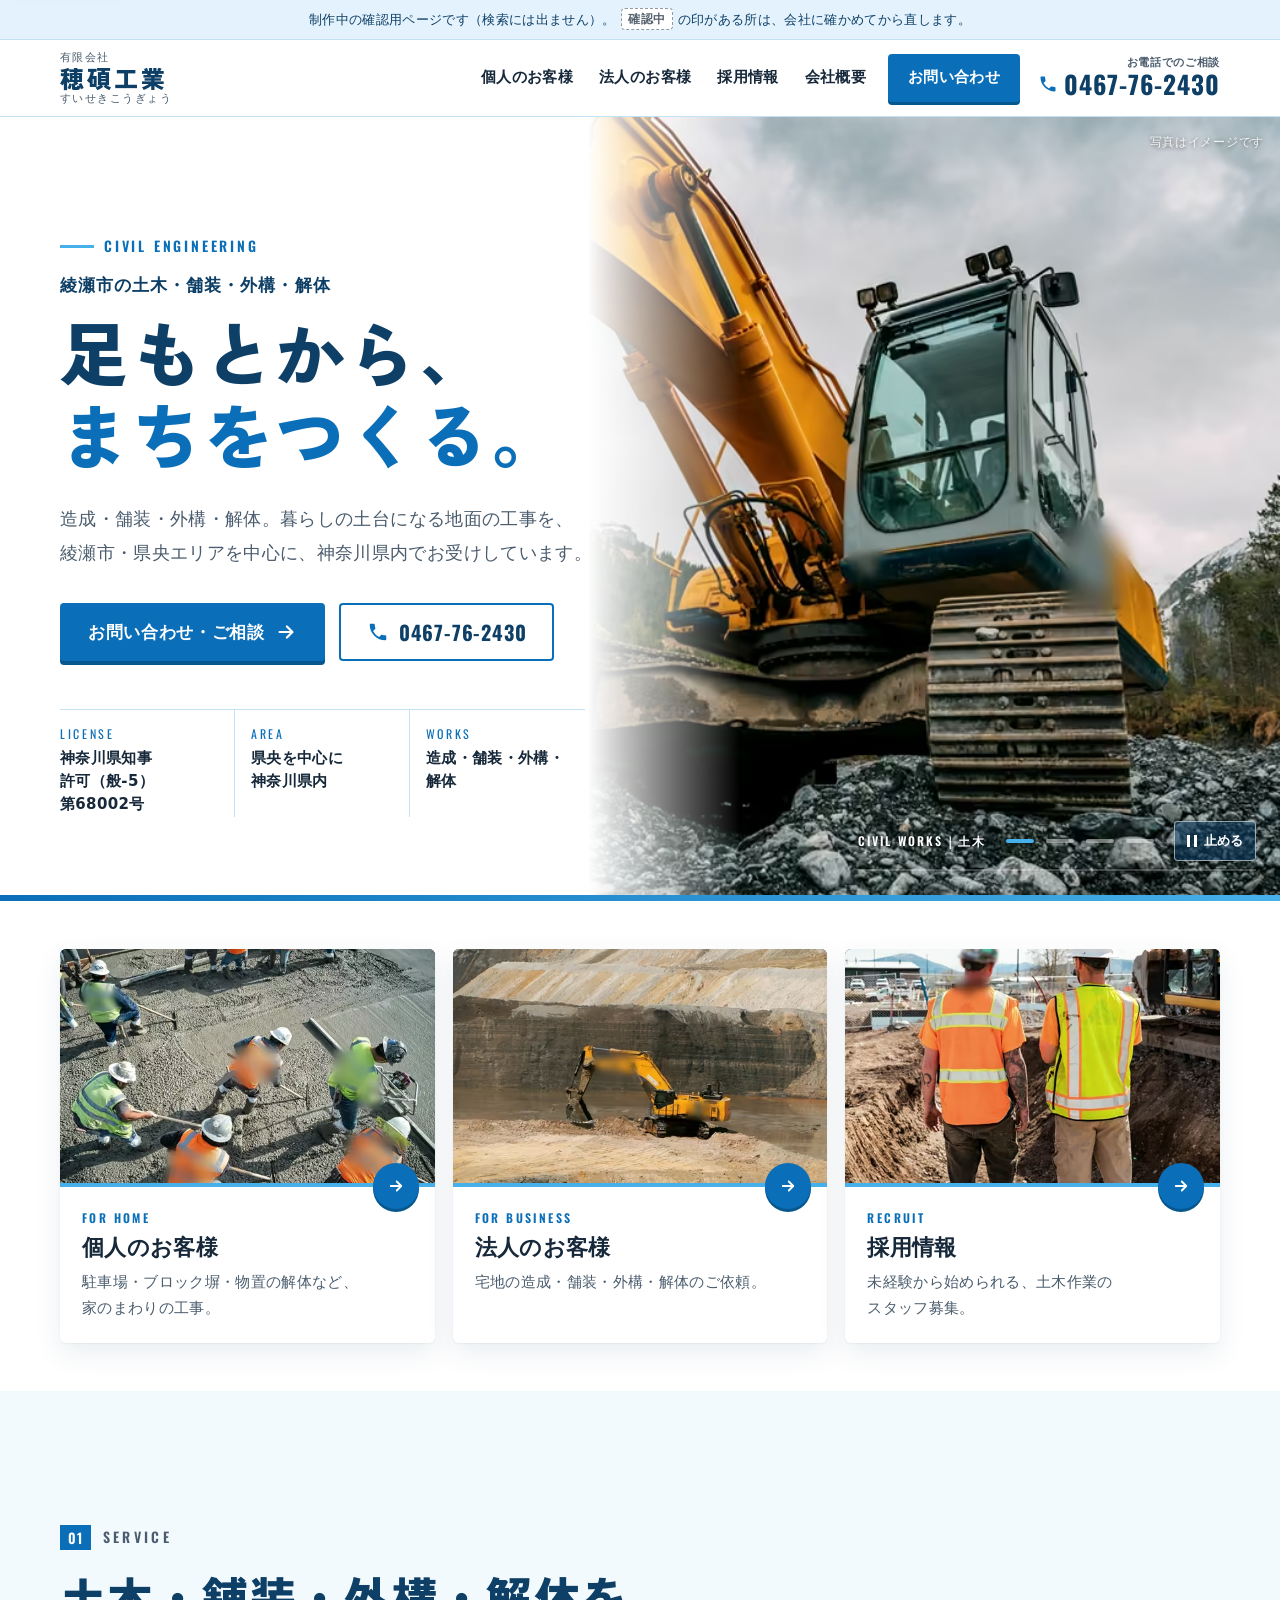
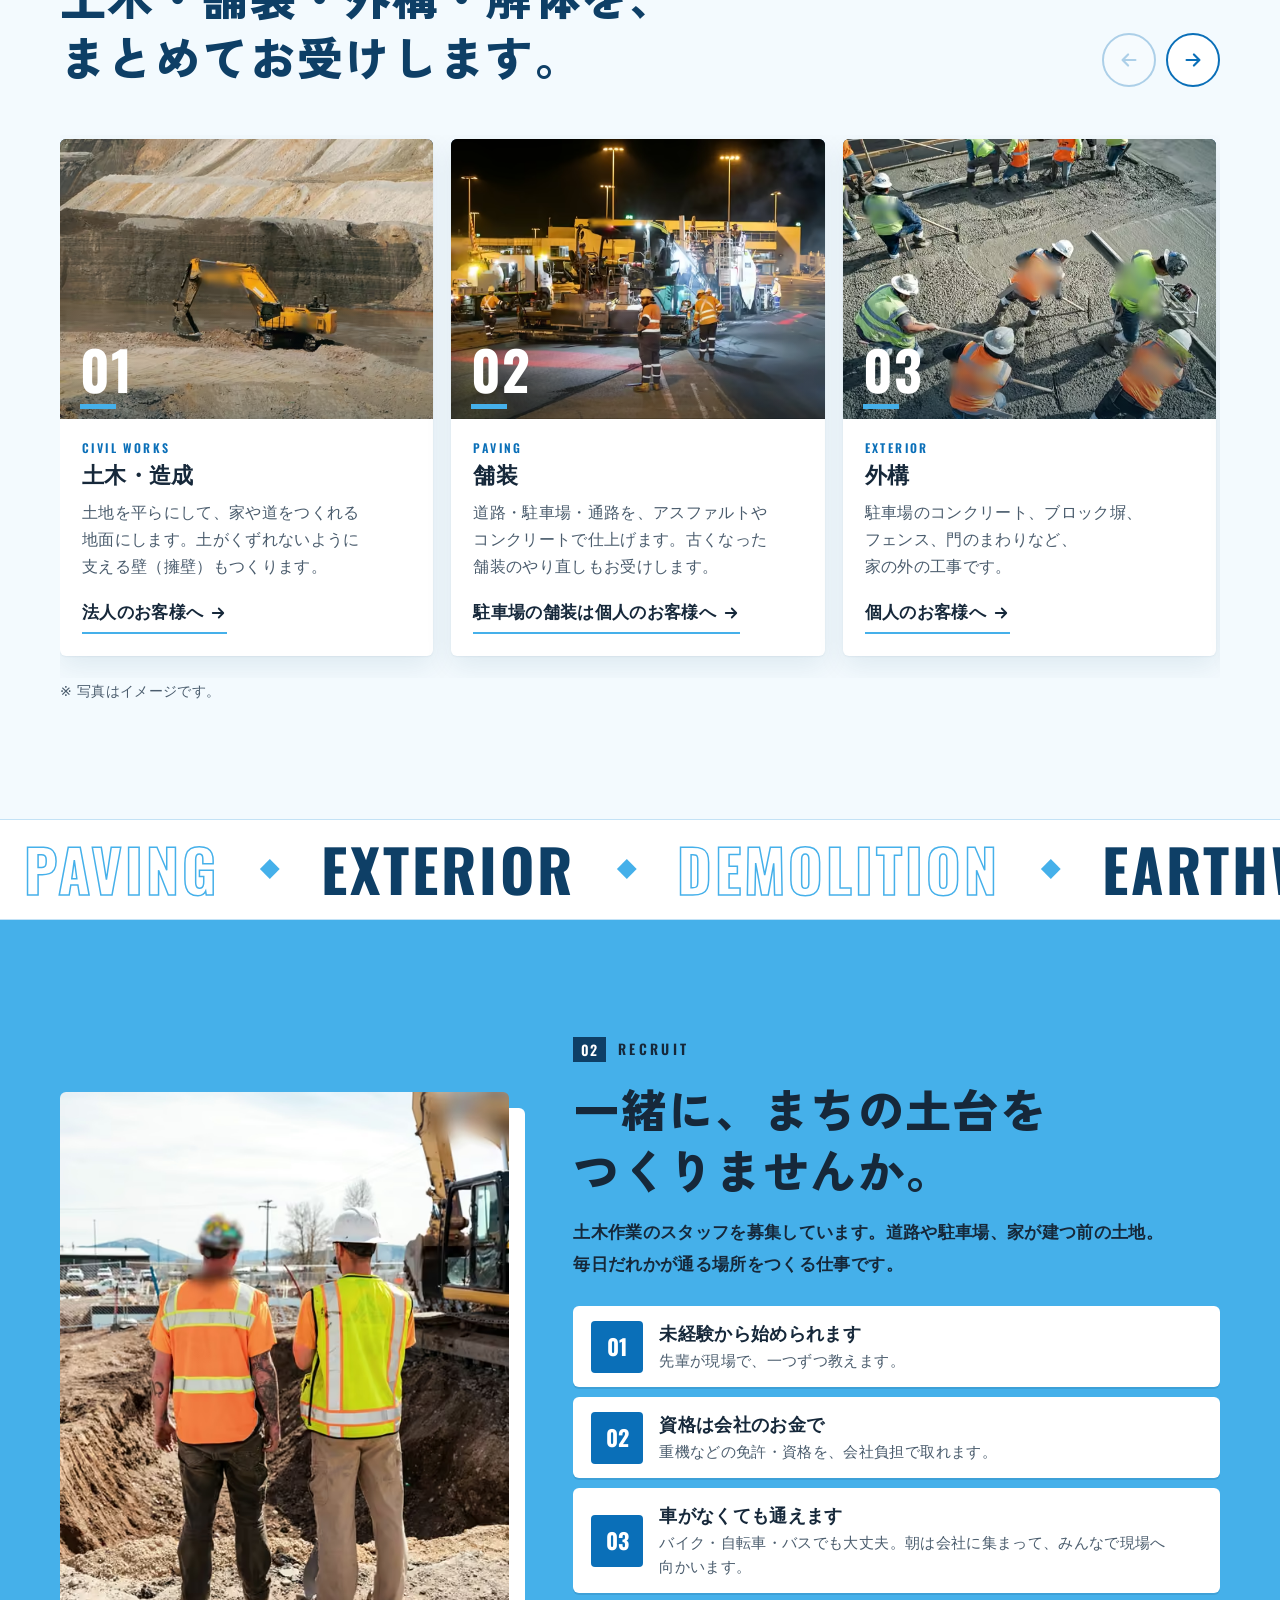
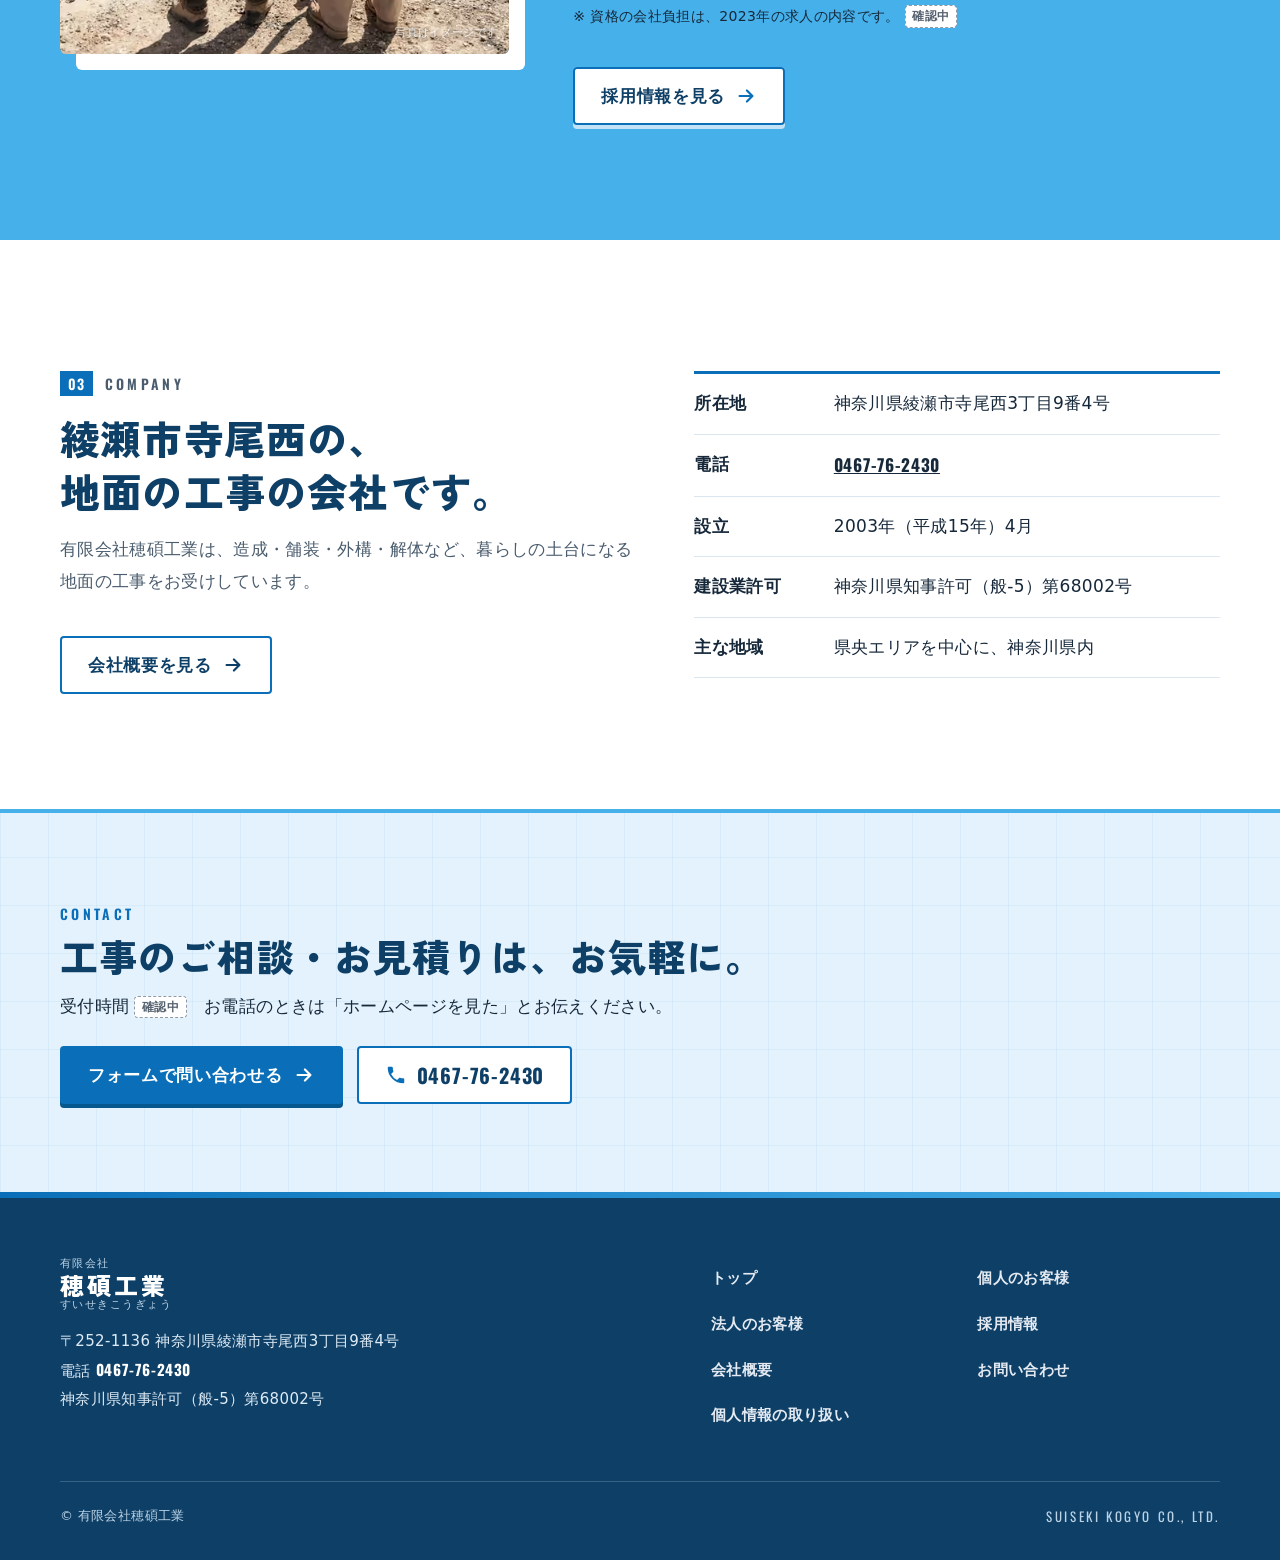
==== commit 6f187119: "第5版：水色と白に作りなおし、ロゴをなくし、会社の答えを入れる - 黒と黄をやめて、白い地に水色と青。最初の画面は左に字、右に写真 - 仮のロゴの印とファビコンをなくし、会社名の文字だけに - 質問票" ====
--- a/index.html
+++ b/index.html
@@ -6,12 +6,11 @@
 <title>綾瀬市の土木・舗装・外構・解体工事｜有限会社穂碩工業</title>
 <meta name="description" content="神奈川県綾瀬市の有限会社穂碩工業（すいせきこうぎょう）。宅地の造成、道路や駐車場の舗装、ブロック塀などの外構、解体工事を、綾瀬市を中心に県央エリアでお受けしています。土木作業スタッフも募集しています。">
 <meta name="robots" content="noindex,nofollow">
-<meta name="theme-color" content="#111A24">
-<link rel="icon" href="assets/icon.svg" type="image/svg+xml">
+<meta name="theme-color" content="#FFFFFF">
 <link rel="preconnect" href="https://fonts.googleapis.com">
 <link rel="preconnect" href="https://fonts.gstatic.com" crossorigin>
-<link rel="stylesheet" href="https://fonts.googleapis.com/css2?family=Oswald:wght@600;700&family=Zen+Kaku+Gothic+New:wght@900&display=swap&text=%20%21%23%25%26%27%28%29%2B%2C-.%2F0123456789%3A%3FABCDEFGHIJKLMNOPQRSTUVWXYZabcdefghijklmnopqrstuvwxyz%E3%80%81%E3%80%82%E3%81%82%E3%81%84%E3%81%86%E3%81%88%E3%81%8A%E3%81%8B%E3%81%8C%E3%81%8D%E3%81%8E%E3%81%8F%E3%81%91%E3%81%93%E3%81%94%E3%81%95%E3%81%97%E3%81%99%E3%81%9A%E3%81%9B%E3%81%9F%E3%81%A0%E3%81%A1%E3%81%A3%E3%81%A4%E3%81%A6%E3%81%A7%E3%81%A8%E3%81%A9%E3%81%AA%E3%81%AB%E3%81%AE%E3%81%AF%E3%81%B6%E3%81%B8%E3%81%BB%E3%81%BE%E3%81%BF%E3%82%81%E3%82%82%E3%82%87%E3%82%88%E3%82%89%E3%82%8A%E3%82%8B%E3%82%8C%E3%82%8F%E3%82%92%E3%82%93%E3%82%A2%E3%82%A6%E3%82%A9%E3%82%AB%E3%82%AF%E3%82%B8%E3%82%B9%E3%82%BB%E3%82%BF%E3%83%83%E3%83%8F%E3%83%95%E3%83%96%E3%83%9A%E3%83%9B%E3%83%A0%E3%83%A1%E3%83%AD%E3%83%BB%E3%83%BC%E4%B8%80%E4%B8%8D%E4%B8%BB%E4%BA%8B%E4%BA%BA%E4%BB%95%E4%BB%B6%E4%BC%9A%E4%BD%93%E4%BD%9C%E4%BD%BF%E4%BE%8B%E4%BE%9D%E5%80%8B%E5%83%8D%E5%85%88%E5%86%85%E5%87%BA%E5%89%8D%E5%8A%A9%E5%8B%95%E5%8B%99%E5%8B%9F%E5%8D%88%E5%8E%BB%E5%8F%96%E5%8F%97%E5%8F%AF%E5%8F%B0%E5%90%88%E5%95%8F%E5%9B%B0%E5%9C%9F%E5%9C%B0%E5%9F%9F%E5%A0%B1%E5%A0%B4%E5%A1%80%E5%A4%89%E5%A4%96%E5%AE%B6%E5%AE%B9%E5%AF%BA%E5%AF%BE%E5%B0%BE%E5%B1%A4%E5%B7%A5%E5%B8%82%E5%BA%8A%E5%BA%97%E5%BD%B9%E5%BE%8C%E5%BF%9C%E6%83%85%E6%88%90%E6%89%80%E6%89%B1%E6%8B%85%E6%8E%A1%E6%92%A4%E6%95%99%E6%97%A5%E6%98%BC%E6%99%82%E6%9B%9C%E6%9C%89%E6%9C%9F%E6%9C%A8%E6%9C%AA%E6%9D%A1%E6%A5%AD%E6%A6%82%E6%A7%8B%E6%B0%97%E6%B1%BA%E6%B5%81%E6%B6%88%E6%B8%A1%E7%80%AC%E7%8F%BE%E7%90%86%E7%94%A3%E7%94%A8%E7%9A%84%E7%9B%A4%E7%9B%AE%E7%9B%B4%E7%9B%B8%E7%9F%A5%E7%A2%A9%E7%A4%BE%E7%A9%82%E7%A9%8D%E7%AE%A1%E7%B5%8C%E7%B6%BE%E7%B7%92%E8%88%97%E8%A1%A8%E8%A3%85%E8%A3%9C%E8%A5%BF%E8%A6%81%E8%A6%8B%E8%A7%A3%E8%A8%98%E8%A8%B1%E8%AB%87%E8%B2%A0%E8%B3%AA%E8%B6%B3%E8%B7%AF%E8%BB%8A%E8%BB%BD%E9%80%A0%E9%81%B8%E9%8C%B2%E9%95%B7%E9%99%90%E9%9B%86%E9%9D%A2%E9%A0%BC%E9%A7%90%E9%A8%93%EF%BC%88%EF%BC%89%EF%BC%9F">
-<link rel="preload" as="image" type="image/avif" imagesrcset="assets/photos/hero-960.avif 960w, assets/photos/hero-1600.avif 1600w, assets/photos/hero-2400.avif 2400w" imagesizes="100vw" fetchpriority="high">
+<link rel="stylesheet" href="https://fonts.googleapis.com/css2?family=Oswald:wght@600;700&family=Zen+Kaku+Gothic+New:wght@900&display=swap&text=%20%21%23%25%26%27%28%29%2B%2C-.%2F0123456789%3A%3FABCDEFGHIJKLMNOPQRSTUVWXYZabcdefghijklmnopqrstuvwxyz%E3%80%81%E3%80%82%E3%81%82%E3%81%84%E3%81%86%E3%81%88%E3%81%8A%E3%81%8B%E3%81%8C%E3%81%8D%E3%81%8E%E3%81%8F%E3%81%91%E3%81%93%E3%81%94%E3%81%95%E3%81%97%E3%81%99%E3%81%9A%E3%81%9B%E3%81%9F%E3%81%A0%E3%81%A1%E3%81%A3%E3%81%A4%E3%81%A6%E3%81%A7%E3%81%A8%E3%81%A9%E3%81%AA%E3%81%AB%E3%81%AE%E3%81%AF%E3%81%B6%E3%81%B8%E3%81%BB%E3%81%BE%E3%81%BF%E3%82%81%E3%82%82%E3%82%87%E3%82%88%E3%82%89%E3%82%8A%E3%82%8B%E3%82%8C%E3%82%8F%E3%82%92%E3%82%93%E3%82%A2%E3%82%A6%E3%82%A9%E3%82%AB%E3%82%AF%E3%82%B8%E3%82%B9%E3%82%BB%E3%82%BF%E3%83%83%E3%83%8F%E3%83%95%E3%83%96%E3%83%9A%E3%83%9B%E3%83%A0%E3%83%A1%E3%83%AD%E3%83%BB%E3%83%BC%E4%B8%80%E4%B8%8D%E4%B8%BB%E4%BA%8B%E4%BA%BA%E4%BB%95%E4%BB%B6%E4%BC%9A%E4%BD%93%E4%BD%9C%E4%BD%BF%E4%BE%8B%E4%BE%9D%E5%80%8B%E5%83%8D%E5%85%88%E5%86%85%E5%87%BA%E5%88%B6%E5%89%8D%E5%8A%A9%E5%8B%95%E5%8B%99%E5%8B%9F%E5%8D%88%E5%8E%BB%E5%8F%96%E5%8F%97%E5%8F%AF%E5%8F%B0%E5%90%88%E5%95%8F%E5%9B%B0%E5%9C%9F%E5%9C%B0%E5%A0%B1%E5%A0%B4%E5%A1%80%E5%A4%89%E5%A4%96%E5%AE%B6%E5%AE%B9%E5%AF%BA%E5%B0%BE%E5%B1%A4%E5%B7%A5%E5%B8%82%E5%BA%8A%E5%BA%97%E5%BD%B9%E5%BE%8C%E5%BF%9C%E6%83%85%E6%88%90%E6%89%80%E6%89%B1%E6%8B%85%E6%8E%A1%E6%92%A4%E6%95%99%E6%97%A5%E6%98%BC%E6%99%82%E6%9B%9C%E6%9C%89%E6%9C%9F%E6%9C%A8%E6%9C%AA%E6%9D%A1%E6%A5%AD%E6%A6%82%E6%A7%8B%E6%B0%97%E6%B1%BA%E6%B5%81%E6%B6%88%E6%B8%A1%E7%80%AC%E7%8F%BE%E7%90%86%E7%94%A3%E7%94%A8%E7%9A%84%E7%9B%A4%E7%9B%AE%E7%9B%B4%E7%9B%B8%E7%9F%A5%E7%A2%A9%E7%A4%BE%E7%A5%9D%E7%A9%82%E7%A9%8D%E7%AE%A1%E7%B5%8C%E7%B6%BE%E7%B7%92%E8%88%97%E8%A1%A8%E8%A3%85%E8%A3%9C%E8%A5%BF%E8%A6%81%E8%A6%8B%E8%A7%A3%E8%A8%98%E8%A8%B1%E8%AB%87%E8%B2%A0%E8%B3%AA%E8%B6%B3%E8%B7%AF%E8%BB%8A%E8%BB%BD%E9%80%A0%E9%81%B8%E9%8C%B2%E9%95%B7%E9%99%90%E9%9B%86%E9%9D%A2%E9%A0%BC%E9%A7%90%E9%A8%93%EF%BC%88%EF%BC%89%EF%BC%9F">
+<link rel="preload" as="image" type="image/avif" imagesrcset="assets/photos/hero-960.avif 960w, assets/photos/hero-1600.avif 1600w, assets/photos/hero-2400.avif 2400w" imagesizes="(max-width:900px) 100vw, 54vw" fetchpriority="high">
 <link rel="stylesheet" href="assets/site.css">
 <script type="application/ld+json">
 {
@@ -19,6 +18,7 @@
   "@type": "GeneralContractor",
   "name": "有限会社穂碩工業",
   "alternateName": "すいせきこうぎょう",
+  "foundingDate": "2003-04-17",
   "identifier": {"@type": "PropertyValue", "propertyID": "法人番号", "value": "3021002048089"},
   "telephone": "+81-467-76-2430",
   "address": {
@@ -34,7 +34,8 @@
     {"@type": "City", "name": "海老名市"},
     {"@type": "City", "name": "大和市"},
     {"@type": "City", "name": "座間市"},
-    {"@type": "City", "name": "厚木市"}
+    {"@type": "City", "name": "厚木市"},
+    {"@type": "AdministrativeArea", "name": "神奈川県"}
   ],
   "hasOfferCatalog": {
     "@type": "OfferCatalog",
@@ -58,7 +59,6 @@
 <header class="site-head">
   <div class="wrap head-in">
     <a class="logo" href="./" aria-label="有限会社穂碩工業 トップへ">
-      <svg viewBox="0 0 44 44" aria-hidden="true"><rect width="44" height="44" rx="5" fill="#FFC21A"/><path d="M0 27h44v12a5 5 0 0 1-5 5H5a5 5 0 0 1-5-5z" fill="#111A24"/><path d="M6 33.5h8M18 33.5h8M30 33.5h8" stroke="#FFC21A" stroke-width="2.5"/><path d="M6 22l9-10 7 6 6-5 10 9" fill="none" stroke="#111A24" stroke-width="3.4" stroke-linejoin="round" stroke-linecap="round"/></svg>
       <span class="logo-txt"><small>有限会社</small><b>穂碩工業</b><i>すいせきこうぎょう</i></span>
     </a>
     <nav class="gnav" id="gnav" aria-label="サイトの案内">
@@ -81,23 +81,23 @@
   <section class="hero" aria-labelledby="hero-title">
     <div class="hs" data-hero-slider aria-hidden="true">
       <div class="hs-slides">
-        <figure class="hs-slide is-on" style="--pos:62% 42%" data-cap="Civil Works｜土木"><picture><source type="image/avif" srcset="assets/photos/hero-960.avif 960w, assets/photos/hero-1600.avif 1600w, assets/photos/hero-2400.avif 2400w" sizes="100vw"><img src="assets/photos/hero-1600.webp" srcset="assets/photos/hero-960.webp 960w, assets/photos/hero-1600.webp 1600w, assets/photos/hero-2400.webp 2400w" sizes="100vw" width="2400" height="1597" alt="" decoding="async" fetchpriority="high"></picture></figure>
-        <figure class="hs-slide" style="--pos:70% 60%" data-cap="Land Development｜造成"><picture><source type="image/avif" data-srcset="assets/photos/slide-civil-960.avif 960w, assets/photos/slide-civil-1600.avif 1600w, assets/photos/slide-civil-2400.avif 2400w" sizes="100vw"><img data-src="assets/photos/slide-civil-1600.webp" data-srcset="assets/photos/slide-civil-960.webp 960w, assets/photos/slide-civil-1600.webp 1600w, assets/photos/slide-civil-2400.webp 2400w" sizes="100vw" width="2400" height="1351" alt="" decoding="async"></picture></figure>
-        <figure class="hs-slide" style="--pos:58% 55%" data-cap="Paving｜舗装"><picture><source type="image/avif" data-srcset="assets/photos/slide-paving-960.avif 960w, assets/photos/slide-paving-1600.avif 1600w, assets/photos/slide-paving-2400.avif 2400w" sizes="100vw"><img data-src="assets/photos/slide-paving-1600.webp" data-srcset="assets/photos/slide-paving-960.webp 960w, assets/photos/slide-paving-1600.webp 1600w, assets/photos/slide-paving-2400.webp 2400w" sizes="100vw" width="2400" height="1350" alt="" decoding="async"></picture></figure>
-        <figure class="hs-slide" style="--pos:68% 40%" data-cap="Demolition｜解体"><picture><source type="image/avif" data-srcset="assets/photos/slide-demolition-960.avif 960w, assets/photos/slide-demolition-1600.avif 1600w, assets/photos/slide-demolition-2400.avif 2400w" sizes="100vw"><img data-src="assets/photos/slide-demolition-1600.webp" data-srcset="assets/photos/slide-demolition-960.webp 960w, assets/photos/slide-demolition-1600.webp 1600w, assets/photos/slide-demolition-2400.webp 2400w" sizes="100vw" width="2400" height="1349" alt="" decoding="async"></picture></figure>
+        <figure class="hs-slide is-on" style="--pos:62% 42%" data-cap="Civil Works｜土木"><picture><source type="image/avif" srcset="assets/photos/hero-960.avif 960w, assets/photos/hero-1600.avif 1600w, assets/photos/hero-2400.avif 2400w" sizes="(max-width:900px) 100vw, 54vw"><img src="assets/photos/hero-1600.webp" srcset="assets/photos/hero-960.webp 960w, assets/photos/hero-1600.webp 1600w, assets/photos/hero-2400.webp 2400w" sizes="(max-width:900px) 100vw, 54vw" width="2400" height="1597" alt="" decoding="async" fetchpriority="high"></picture></figure>
+        <figure class="hs-slide" style="--pos:70% 60%" data-cap="Land Development｜造成"><picture><source type="image/avif" data-srcset="assets/photos/slide-civil-960.avif 960w, assets/photos/slide-civil-1600.avif 1600w, assets/photos/slide-civil-2400.avif 2400w" sizes="(max-width:900px) 100vw, 54vw"><img data-src="assets/photos/slide-civil-1600.webp" data-srcset="assets/photos/slide-civil-960.webp 960w, assets/photos/slide-civil-1600.webp 1600w, assets/photos/slide-civil-2400.webp 2400w" sizes="(max-width:900px) 100vw, 54vw" width="2400" height="1351" alt="" decoding="async"></picture></figure>
+        <figure class="hs-slide" style="--pos:58% 55%" data-cap="Paving｜舗装"><picture><source type="image/avif" data-srcset="assets/photos/slide-paving-960.avif 960w, assets/photos/slide-paving-1600.avif 1600w, assets/photos/slide-paving-2400.avif 2400w" sizes="(max-width:900px) 100vw, 54vw"><img data-src="assets/photos/slide-paving-1600.webp" data-srcset="assets/photos/slide-paving-960.webp 960w, assets/photos/slide-paving-1600.webp 1600w, assets/photos/slide-paving-2400.webp 2400w" sizes="(max-width:900px) 100vw, 54vw" width="2400" height="1350" alt="" decoding="async"></picture></figure>
+        <figure class="hs-slide" style="--pos:68% 40%" data-cap="Demolition｜解体"><picture><source type="image/avif" data-srcset="assets/photos/slide-demolition-960.avif 960w, assets/photos/slide-demolition-1600.avif 1600w, assets/photos/slide-demolition-2400.avif 2400w" sizes="(max-width:900px) 100vw, 54vw"><img data-src="assets/photos/slide-demolition-1600.webp" data-srcset="assets/photos/slide-demolition-960.webp 960w, assets/photos/slide-demolition-1600.webp 1600w, assets/photos/slide-demolition-2400.webp 2400w" sizes="(max-width:900px) 100vw, 54vw" width="2400" height="1349" alt="" decoding="async"></picture></figure>
       </div>
     </div>
     <div class="wrap hero-in">
       <p class="hero-kick"><span class="en">Civil Engineering</span></p>
       <h1 id="hero-title"><span class="h1-sub">綾瀬市の土木・舗装・外構・解体</span>足もとから、<span class="y">まちをつくる。</span></h1>
-      <p class="hero-lead">造成・舗装・外構・解体。暮らしの土台になる地面の工事を、綾瀬市を中心に県央エリアでお受けしています。</p>
+      <p class="hero-lead">造成・舗装・外構・解体。暮らしの土台になる地面の工事を、綾瀬市・県央エリアを中心に、神奈川県内でお受けしています。</p>
       <div class="btns hero-btns">
         <a class="btn btn-main" href="contact.html">お問い合わせ・ご相談<svg class="arrow" viewBox="0 0 24 24" aria-hidden="true"><path d="M5 12h13M13 6l6 6-6 6" fill="none" stroke="currentColor" stroke-width="2.4" stroke-linecap="round" stroke-linejoin="round"/></svg></a>
         <a class="btn btn-ghost" href="tel:0467762430" data-place="hero"><svg viewBox="0 0 24 24" aria-hidden="true"><path fill="currentColor" d="M6.6 10.8a15.2 15.2 0 0 0 6.6 6.6l2.2-2.2c.3-.3.7-.4 1-.2 1.1.4 2.3.6 3.6.6.6 0 1 .4 1 1V20c0 .6-.4 1-1 1A17 17 0 0 1 3 4c0-.6.4-1 1-1h3.5c.6 0 1 .4 1 1 0 1.3.2 2.5.6 3.6.1.3 0 .7-.2 1z"/></svg><span class="tel-no">0467-76-2430</span></a>
       </div>
       <ul class="hero-spec">
-        <li><span class="en">License</span><b>神奈川県知事許可 第068002号</b></li>
-        <li><span class="en">Area</span><b>綾瀬市を中心に県央エリア</b></li>
+        <li><span class="en">License</span><b><x-nb>神奈川県知事</x-nb><wbr><x-nb>許可（般-5）</x-nb><wbr><x-nb>第68002号</x-nb></b></li>
+        <li><span class="en">Area</span><b>県央を中心に神奈川県内</b></li>
         <li><span class="en">Works</span><b>造成・舗装・外構・解体</b></li>
       </ul>
     </div>
@@ -217,7 +217,7 @@
   <div class="mq" aria-hidden="true"><div class="mq-in"><span>Civil Works</span><span>Paving</span><span>Exterior</span><span>Demolition</span><span>Earthwork</span><span>Ayase, Kanagawa</span><span>Civil Works</span><span>Paving</span><span>Exterior</span><span>Demolition</span><span>Earthwork</span><span>Ayase, Kanagawa</span></div></div>
 
   <!-- 採用 -->
-  <section class="sec sec-yellow" id="recruit" aria-labelledby="rec-title">
+  <section class="sec sec-sky" id="recruit" aria-labelledby="rec-title">
     <div class="wrap rec">
       <figure class="rec-ph rv rv-ph"><picture><source type="image/avif" srcset="assets/photos/recruit-560.avif 560w, assets/photos/recruit-800.avif 800w, assets/photos/recruit-1200.avif 1200w" sizes="(max-width: 900px) 100vw, 480px"><img src="assets/photos/recruit-800.webp" srcset="assets/photos/recruit-560.webp 560w, assets/photos/recruit-800.webp 800w, assets/photos/recruit-1200.webp 1200w" sizes="(max-width: 900px) 100vw, 480px" width="1200" height="1500" alt="現場を見る2人の作業員の後ろ姿" decoding="async" loading="lazy"></picture><figcaption>写真はイメージです</figcaption></figure>
       <div class="rec-txt">
@@ -227,9 +227,9 @@
         <ul class="pts">
           <li><span class="ic">01</span><div><b>未経験から始められます</b><p>先輩が現場で、一つずつ教えます。</p></div></li>
           <li><span class="ic">02</span><div><b>資格は会社のお金で</b><p>重機などの免許・資格を、会社負担で取れます。</p></div></li>
-          <li><span class="ic">03</span><div><b>車で通えます</b><p>朝は会社に集まって、みんなで現場へ向かいます。</p></div></li>
+          <li><span class="ic">03</span><div><b>車がなくても通えます</b><p>バイク・自転車・バスでも大丈夫。朝は会社に集まって、みんなで現場へ向かいます。</p></div></li>
         </ul>
-        <p class="note">※ 2023年の募集の内容をもとにしています。<span class="tbd">確認中</span></p>
+        <p class="note">※ 資格の会社負担は、2023年の求人の内容です。<span class="tbd">確認中</span></p>
         <a class="btn btn-tel" href="recruit.html">採用情報を見る<svg class="arrow" viewBox="0 0 24 24" aria-hidden="true"><path d="M5 12h13M13 6l6 6-6 6" fill="none" stroke="currentColor" stroke-width="2.4" stroke-linecap="round" stroke-linejoin="round"/></svg></a>
       </div>
     </div>
@@ -247,8 +247,9 @@
       <dl class="facts-lite">
         <div><dt>所在地</dt><dd>神奈川県綾瀬市寺尾西3丁目9番4号</dd></div>
         <div><dt>電話</dt><dd><a href="tel:0467762430" data-place="company"><span class="tel-no">0467-76-2430</span></a></dd></div>
-        <div><dt>建設業許可</dt><dd>神奈川県知事許可 第068002号</dd></div>
-        <div><dt>主な地域</dt><dd>綾瀬市を中心に、県央エリア<span class="tbd">確認中</span></dd></div>
+        <div><dt>設立</dt><dd>2003年（平成15年）4月</dd></div>
+        <div><dt>建設業許可</dt><dd><x-nb>神奈川県知事</x-nb><wbr><x-nb>許可（般-5）</x-nb><wbr><x-nb>第68002号</x-nb></dd></div>
+        <div><dt>主な地域</dt><dd>県央エリアを中心に、神奈川県内</dd></div>
       </dl>
     </div>
   </section>
@@ -274,10 +275,9 @@
     <div class="foot-in">
       <div>
         <a class="logo" href="./" aria-label="有限会社穂碩工業 トップへ">
-          <svg viewBox="0 0 44 44" aria-hidden="true"><rect width="44" height="44" rx="5" fill="#FFC21A"/><path d="M0 27h44v12a5 5 0 0 1-5 5H5a5 5 0 0 1-5-5z" fill="#111A24"/><path d="M6 33.5h8M18 33.5h8M30 33.5h8" stroke="#FFC21A" stroke-width="2.5"/><path d="M6 22l9-10 7 6 6-5 10 9" fill="none" stroke="#111A24" stroke-width="3.4" stroke-linejoin="round" stroke-linecap="round"/></svg>
           <span class="logo-txt"><small>有限会社</small><b>穂碩工業</b><i>すいせきこうぎょう</i></span>
         </a>
-        <p class="foot-info">〒252-1136 神奈川県綾瀬市寺尾西3丁目9番4号<br>電話 <a href="tel:0467762430" data-place="footer"><span class="tel-no">0467-76-2430</span></a><br>神奈川県知事許可 第068002号</p>
+        <p class="foot-info">〒252-1136 神奈川県綾瀬市寺尾西3丁目9番4号<br>電話 <a href="tel:0467762430" data-place="footer"><span class="tel-no">0467-76-2430</span></a><br><x-nb>神奈川県知事</x-nb><wbr><x-nb>許可（般-5）</x-nb><wbr><x-nb>第68002号</x-nb></p>
       </div>
       <nav class="foot-nav" aria-label="フッターの案内">
         <a href="./" aria-current="page">トップ</a>
--- a/assets/site.css
+++ b/assets/site.css
@@ -4,23 +4,33 @@
    地面の層（アスファルト・砕石・土）と、工事現場の黄黒の縞を、飾りに使う。 */
 
 :root{
-  --dark:#111A24;      /* 鉄の黒：ヘッダー・最初の画面・濃い章 */
-  --dark-2:#1A2633;    /* 少し明るい黒：法人の章・カード */
-  --dark-3:#2A3846;    /* 黒の上の線 */
-  --darkest:#0B121A;   /* フッター */
-  --yellow:#FFC21A;    /* 工事の黄：申込みのボタン・印・縞 */
-  --yellow-d:#D49E00;
-  --yellow-l:#FFF4D1;
-  --gold-ink:#7A5800;  /* 白い地の上の小さな英字（黄では読めないので濃い金。白で6.5・コンクリート色で5.8） */
-  --ink:#151D26;       /* 字 */
-  --sub:#4A5562;       /* 補助の字 */
+  /* 第5版（2026-11-17）：水色と白。「ロゴをなくして。水色と白基調で作りなおして」 */
+  --white:#FFFFFF;
+  --sky-50:#F3FAFE;    /* うすい水色：章の地 */
+  --sky-100:#E3F2FC;   /* 水色の面：個別ページの最初・お問い合わせの帯・電話のカード */
+  --sky-200:#C3E2F6;   /* 水色の線 */
+  --sky:#45B0EA;       /* 水色：線・点・採用の帯（字には使わない。白で2.4） */
+  --blue:#0A6FB8;      /* 申込みのボタン・小さな英字・印（白い字で5.3） */
+  --blue-d:#07578F;    /* ボタンの影 */
+  --navy:#0E3F66;      /* 見出しの字・フッターの地（白で10.9） */
+  /* 前の名前（第4版まで）は、新しい色に向けておく */
+  --dark:var(--navy);
+  --dark-2:var(--sky-100);
+  --dark-3:var(--sky-200);
+  --darkest:var(--navy);
+  --yellow:var(--sky);
+  --yellow-d:var(--blue-d);
+  --yellow-l:var(--sky-50);
+  --gold-ink:var(--blue);
+  --ink:#16283A;       /* 字 */
+  --sub:#4A5C6D;       /* 補助の字（白で6.6・水色の面で6.0） */
   --on-dark:#FFFFFF;
-  --on-dark-2:#C7D1DB; /* 黒の上の本文 */
-  --on-dark-3:#94A3B3; /* 黒の上の補助 */
-  --line:#DDE1E6;
+  --on-dark-2:var(--sub);
+  --on-dark-3:var(--sub);
+  --line:#DCE6EE;
   --paper:#FFFFFF;
-  --concrete:#F1F2F0;  /* 章の地 */
-  --asphalt:#2B3138;   /* 地面の層（飾り） */
+  --concrete:var(--sky-50);
+  --asphalt:#2B3138;   /* 地面の層（飾り。本物の色のまま） */
   --gravel:#BDB6A8;
   --soil:#8A6A48;
   --red:#C62828;       /* エラーと「必須」だけ */
@@ -28,12 +38,13 @@
   --f-head:"Zen Kaku Gothic New","Hiragino Sans","BIZ UDPGothic",sans-serif;
   --f-body:"Hiragino Sans","Hiragino Kaku Gothic ProN","BIZ UDPGothic","Yu Gothic UI","Meiryo",system-ui,sans-serif;
   --r:6px;
-  --shadow:0 1px 2px rgba(11,18,26,.06),0 10px 28px rgba(11,18,26,.09);
+  --shadow:0 1px 2px rgba(14,63,102,.06),0 10px 28px rgba(14,63,102,.09);
   --sec:clamp(72px,9vw,120px);
   --w:1160px;
   --head-h:76px;
-  --grid:linear-gradient(rgba(255,255,255,.04) 1px,transparent 1px),linear-gradient(90deg,rgba(255,255,255,.04) 1px,transparent 1px);
-  --hazard:repeating-linear-gradient(-45deg,var(--yellow) 0 14px,var(--dark) 14px 28px);
+  --ph-sp:min(60vw,440px);   /* スマホ：最初の画面の写真の高さ */
+  --grid:linear-gradient(rgba(10,111,184,.06) 1px,transparent 1px),linear-gradient(90deg,rgba(10,111,184,.06) 1px,transparent 1px);
+  --hazard:linear-gradient(90deg,var(--blue),var(--sky));   /* 前の黄黒の縞 → 水色の細い線 */
 }
 
 *,*::before,*::after{box-sizing:border-box}
@@ -48,7 +59,7 @@
 button{font:inherit}
 :focus-visible{outline:3px solid #2F7BE0;outline-offset:3px;border-radius:4px}
 
-h1,h2{font-family:var(--f-head);font-weight:900;line-height:1.32;letter-spacing:.03em;margin:0;text-wrap:balance;word-break:auto-phrase}
+h1,h2{color:var(--navy);font-family:var(--f-head);font-weight:900;line-height:1.32;letter-spacing:.03em;margin:0;text-wrap:balance;word-break:auto-phrase}
 h3{font-weight:700;line-height:1.5;margin:0;text-wrap:balance;word-break:auto-phrase}
 /* 日本語の折り返し：assets/phrase.js が文節の切れ目に <wbr> を入れたページだけ、語の途中で切らない */
 html.phrase,html.phrase h1,html.phrase h2,html.phrase h3{word-break:keep-all;overflow-wrap:break-word}
@@ -61,59 +72,58 @@
 .wrap{position:relative;max-width:calc(var(--w) + 48px);margin-inline:auto;padding-inline:24px}
 .tel-no{white-space:nowrap;font-family:var(--f-en);font-weight:700;letter-spacing:.04em}
 .en{font-family:var(--f-en);letter-spacing:.14em;text-transform:uppercase;white-space:nowrap}
-.y{color:var(--yellow)}
-.hazard{height:12px;background:var(--hazard)}
+.y{color:var(--blue)}
+.hazard{height:6px;background:var(--hazard)}
 
 /* 確認中の印（公開前に、会社に確かめて消す） */
 .tbd{display:inline-block;vertical-align:.1em;margin-left:.4em;padding:0 .55em;border:1.5px dashed #8E9AA8;border-radius:4px;font-size:12px;font-weight:700;line-height:1.7;color:#55616E;background:#fff;letter-spacing:.04em;white-space:nowrap;font-family:var(--f-body)}
-.on-dark .tbd,.sec-dark .tbd,.sec-steel .tbd,.tel-card .tbd,.partner .tbd{background:transparent;color:var(--on-dark-2);border-color:#6F7E8E}
-.dev-note{margin:0;padding:8px 16px;background:#FFF6D8;border-bottom:1px solid #F0DA8A;color:#5A4500;font-size:13px;line-height:1.6;text-align:center}
+.site-foot .tbd{background:transparent;color:#DDEBF6;border-color:#7FA6C6}
+.dev-note{margin:0;padding:8px 16px;background:var(--sky-100);border-bottom:1px solid var(--sky-200);color:var(--navy);font-size:13px;line-height:1.6;text-align:center}
 
 /* ---------- ボタン ---------- */
 .btn{display:inline-flex;align-items:center;justify-content:center;gap:10px;min-height:58px;padding:12px 28px;border:0;border-radius:4px;font-weight:700;font-size:17px;line-height:1.3;letter-spacing:.04em;text-decoration:none;cursor:pointer;transition:transform .12s,box-shadow .12s,background-color .15s,color .15s;-webkit-tap-highlight-color:transparent}
 .btn svg{width:22px;height:22px;flex:none}
 .btn .tel-no{font-size:1.18em}
-.btn-main{background:var(--yellow);color:var(--dark);box-shadow:0 4px 0 var(--yellow-d)}
-.btn-main:hover{background:#FFCD3D}
-.btn-tel{background:var(--dark);color:#fff;box-shadow:0 4px 0 #000}
-.btn-tel svg{color:var(--yellow)}
-.btn-tel:hover{background:#1D2A38}
-.btn-ghost{background:transparent;color:#fff;box-shadow:inset 0 0 0 2px rgba(255,255,255,.75)}
-.btn-ghost svg{color:var(--yellow)}
-.btn-ghost:hover{background:rgba(255,255,255,.08)}
-.btn-line{background:#fff;color:var(--dark);box-shadow:inset 0 0 0 2px var(--dark)}
-.btn-line:hover{background:var(--yellow-l)}
+.btn-main{background:var(--blue);color:#fff;box-shadow:0 4px 0 var(--blue-d)}
+.btn-main:hover{background:#0865A8}
+.btn-tel{background:#fff;color:var(--navy);box-shadow:inset 0 0 0 2px var(--blue),0 4px 0 var(--sky-200)}
+.btn-tel svg{color:var(--blue)}
+.btn-tel:hover{background:var(--sky-50)}
+.btn-ghost{background:#fff;color:var(--navy);box-shadow:inset 0 0 0 2px var(--blue)}
+.btn-ghost svg{color:var(--blue)}
+.btn-ghost:hover{background:var(--sky-50)}
+.btn-line{background:#fff;color:var(--navy);box-shadow:inset 0 0 0 2px var(--blue)}
+.btn-line:hover{background:var(--sky-50)}
 .btn-main:active{transform:translateY(3px);box-shadow:0 1px 0 var(--yellow-d)}
-.btn-tel:active{transform:translateY(3px);box-shadow:0 1px 0 #000}
+.btn-tel:active{transform:translateY(3px);box-shadow:inset 0 0 0 2px var(--blue),0 1px 0 var(--sky-200)}
 .btn-ghost:active,.btn-line:active{transform:translateY(2px)}
 .btns{display:flex;flex-wrap:wrap;gap:14px}
 .arrow{width:18px;height:18px;flex:none}
 
 /* ---------- ヘッダー ---------- */
-.site-head{position:sticky;top:0;z-index:50;background:var(--dark);color:#fff;border-bottom:1px solid var(--dark-3);transition:box-shadow .2s}
-.site-head.scrolled{box-shadow:0 6px 24px rgba(0,0,0,.35)}
+.site-head{position:sticky;top:0;z-index:50;background:#fff;color:var(--navy);border-bottom:1px solid var(--sky-200);transition:box-shadow .2s}
+.site-head.scrolled{box-shadow:0 6px 24px rgba(14,63,102,.12)}
 .head-in{display:flex;align-items:center;gap:18px;height:var(--head-h)}
-.logo{display:flex;align-items:center;gap:12px;color:#fff;text-decoration:none;flex:none}
-.logo svg{width:44px;height:44px;flex:none}
+.logo{display:flex;align-items:center;gap:12px;color:var(--navy);text-decoration:none;flex:none}
 .logo-txt{display:flex;flex-direction:column;line-height:1.15}
-.logo-txt small{font-size:11px;color:var(--on-dark-3);letter-spacing:.12em}
+.logo-txt small{font-size:11px;color:var(--sub);letter-spacing:.12em}
 .logo-txt b{font-family:var(--f-head);font-weight:900;font-size:24px;letter-spacing:.12em}
 .logo-txt i{font-style:normal;font-size:10.5px;color:var(--on-dark-3);letter-spacing:.14em}
 .gnav{margin-left:auto}
 .gnav ul{display:flex;align-items:center;gap:2px}
-.gnav ul a{position:relative;display:block;padding:10px 12px;color:#E8EDF2;font-weight:700;font-size:15px;text-decoration:none;white-space:nowrap}
+.gnav ul a{position:relative;display:block;padding:10px 12px;color:var(--ink);font-weight:700;font-size:15px;text-decoration:none;white-space:nowrap}
 .gnav ul a::after{content:"";position:absolute;left:12px;right:12px;bottom:4px;height:2px;background:var(--yellow);transform:scaleX(0);transform-origin:left;transition:transform .2s}
 .gnav ul a:hover::after,.gnav ul a[aria-current="page"]::after{transform:scaleX(1)}
-.gnav ul a[aria-current="page"]{color:#fff}
-.gnav .gnav-cta a{margin-left:8px;padding-inline:20px;background:var(--yellow);color:var(--dark);border-radius:4px;box-shadow:0 3px 0 var(--yellow-d)}
+.gnav ul a[aria-current="page"]{color:var(--blue)}
+.gnav .gnav-cta a{margin-left:8px;padding-inline:20px;background:var(--blue);color:#fff;border-radius:4px;box-shadow:0 3px 0 var(--blue-d)}
 .gnav .gnav-cta a::after{display:none}
-.gnav .gnav-cta a:hover{background:#FFCD3D}
+.gnav .gnav-cta a:hover{background:#0865A8}
 .gnav-tel{display:none}
-.head-tel{display:flex;flex-direction:column;align-items:flex-end;flex:none;color:#fff;text-decoration:none;line-height:1.15}
+.head-tel{display:flex;flex-direction:column;align-items:flex-end;flex:none;color:var(--navy);text-decoration:none;line-height:1.15}
 .head-tel small{font-size:11px;color:var(--on-dark-3);font-weight:700;letter-spacing:.06em}
 .head-tel b{display:flex;align-items:center;gap:6px;font-size:25px}
-.head-tel svg{width:20px;height:20px;color:var(--yellow)}
-.menu-btn{display:none;width:48px;height:48px;border:1px solid var(--dark-3);border-radius:4px;background:var(--dark-2);color:#fff;cursor:pointer;flex:none;position:relative}
+.head-tel svg{width:20px;height:20px;color:var(--blue)}
+.menu-btn{display:none;width:48px;height:48px;border:1px solid var(--sky-200);border-radius:4px;background:#fff;color:var(--navy);cursor:pointer;flex:none;position:relative}
 .menu-btn i{position:absolute;left:13px;right:13px;height:2.5px;background:currentColor;transition:transform .2s,opacity .2s}
 .menu-btn i:nth-child(1){top:15px}
 .menu-btn i:nth-child(2){top:22px}
@@ -125,11 +135,11 @@
 @media (max-width:1100px){
   .menu-btn{display:block}
   .head-tel{margin-left:auto}
-  .gnav{position:fixed;left:0;right:0;top:var(--nav-top,var(--head-h));bottom:0;margin:0;padding:12px 24px 40px;background:var(--dark);border-top:1px solid var(--dark-3);overflow-y:auto;display:none}
+  .gnav{position:fixed;left:0;right:0;top:var(--nav-top,var(--head-h));bottom:0;margin:0;padding:12px 24px 40px;background:#fff;border-top:1px solid var(--sky-200);overflow-y:auto;display:none}
   .nav-open .gnav{display:block}
   .nav-open body{overflow:hidden}
   .gnav ul{flex-direction:column;align-items:stretch;gap:0}
-  .gnav li{border-bottom:1px solid var(--dark-3)}
+  .gnav li{border-bottom:1px solid var(--line)}
   .gnav ul a{padding:17px 6px;font-size:17px}
   .gnav ul a::after{display:none}
   .gnav .gnav-cta{border:0;margin-top:22px}
@@ -140,11 +150,10 @@
 @media (max-width:600px){
   :root{--head-h:66px}
   .wrap{padding-inline:16px}
-  .logo svg{width:38px;height:38px}
   .logo-txt b{font-size:21px}
   .head-tel small{display:none}
-  .head-tel b{font-size:0;gap:0;width:48px;height:48px;border-radius:4px;background:var(--yellow);justify-content:center}
-  .head-tel svg{width:22px;height:22px;color:var(--dark)}
+  .head-tel b{font-size:0;gap:0;width:48px;height:48px;border-radius:4px;background:var(--blue);justify-content:center}
+  .head-tel svg{width:22px;height:22px;color:#fff}
   .head-in{gap:10px}
   .gnav{padding-inline:16px}
 }
@@ -152,54 +161,55 @@
 /* ---------- 章の共通 ---------- */
 .sec{position:relative;padding-block:var(--sec);overflow:clip}
 .sec-alt{background:var(--concrete)}
-.sec-dark{background-color:var(--dark);background-image:var(--grid);background-size:48px 48px;color:var(--on-dark-2)}
-.sec-steel{background:var(--dark-2);color:var(--on-dark-2)}
-.sec-dark h2,.sec-steel h2,.sec-dark h3,.sec-steel h3{color:#fff}
+.sec-dark{background-color:var(--sky-100);background-image:var(--grid);background-size:48px 48px;color:var(--ink)}
+.sec-steel{background:var(--sky-100);color:var(--ink)}
+.sec-dark h2,.sec-steel h2,.sec-dark h3,.sec-steel h3{color:var(--navy)}
 .sec-head{position:relative;max-width:800px;margin-bottom:48px}
 .sec-head.center{margin-inline:auto;text-align:center}
 .sec-head h2{font-size:clamp(30px,3.9vw,46px)}
 .sec-head p{margin-top:18px;color:var(--sub)}
 .sec-dark .sec-head p,.sec-steel .sec-head p{color:var(--on-dark-2)}
 .eyebrow{display:inline-flex;align-items:center;gap:12px;margin:0 0 16px;font-family:var(--f-en);font-weight:600;font-size:14px;line-height:1;letter-spacing:.24em;text-transform:uppercase;color:var(--ink)}
-.eyebrow .num{display:inline-block;padding:6px 8px 5px;background:var(--yellow);color:var(--dark);letter-spacing:.06em}
-.sec-dark .eyebrow,.sec-steel .eyebrow,.on-dark .eyebrow{color:var(--yellow)}
+.eyebrow .num{display:inline-block;padding:6px 8px 5px;background:var(--blue);color:#fff;letter-spacing:.06em}
+.sec-dark .eyebrow,.sec-steel .eyebrow,.on-dark .eyebrow{color:var(--blue)}
 .sec>.wrap{z-index:1}
 .note{font-size:14px;color:var(--sub);line-height:1.7}
 .sec-dark .note,.sec-steel .note{color:var(--on-dark-3)}
 
 /* ---------- 最初の画面（写真） ---------- */
-.hero{position:relative;isolation:isolate;background:var(--dark);color:var(--on-dark-2);overflow:clip}
-.hero-bg{position:absolute;inset:0;z-index:-2}
+.hero{position:relative;isolation:isolate;background:#fff;color:var(--ink);overflow:clip}
+.hero-bg{position:absolute;inset:0 0 0 46%;z-index:-2}
 .hero-bg img{width:100%;height:100%;object-fit:cover;object-position:66% 42%}
-.hero::before{content:"";position:absolute;inset:0;z-index:-1;background:linear-gradient(90deg,rgba(11,18,26,.95) 0%,rgba(11,18,26,.86) 32%,rgba(11,18,26,.42) 60%,rgba(11,18,26,.08) 100%),linear-gradient(0deg,rgba(11,18,26,.9) 0%,rgba(11,18,26,0) 36%)}
+.hero::before{content:"";position:absolute;top:0;bottom:0;left:calc(46% - 2px);width:12%;z-index:-1;background:linear-gradient(90deg,var(--hb,#fff),rgba(255,255,255,0))}   /* 写真の左はしを地の色にとかす */
 /* 写真がゆっくり寄る（1回だけ。字は隠さない） */
 html.motion .hero-bg img{animation:kb 16s cubic-bezier(.2,.6,.3,1) both}
 @keyframes kb{from{transform:scale(1.12)}to{transform:scale(1)}}
-.hero-in{display:flex;flex-direction:column;justify-content:flex-end;min-height:min(800px,calc(100svh - var(--head-h) - 40px));padding-block:96px 64px}
-.hero-in>*{max-width:720px}
-.hero-kick{display:flex;flex-wrap:wrap;align-items:center;gap:6px 14px;margin:0 0 14px;font-size:15px;font-weight:700;color:#fff}
-.hero-kick .en{display:inline-flex;align-items:center;gap:10px;color:var(--yellow);font-weight:600;font-size:14px;letter-spacing:.2em}
+.hero-in{display:flex;flex-direction:column;justify-content:center;min-height:min(800px,calc(100svh - var(--head-h) - 40px));padding-block:96px 64px}
+.hero-in>*{max-width:min(620px,41vw)}
+.hero-kick{display:flex;flex-wrap:wrap;align-items:center;gap:6px 14px;margin:0 0 14px;font-size:15px;font-weight:700;color:var(--navy)}
+.hero-kick .en{display:inline-flex;align-items:center;gap:10px;color:var(--blue);font-weight:600;font-size:14px;letter-spacing:.2em}
 .hero-kick .en::before{content:"";width:34px;height:3px;background:var(--yellow)}
-.h1-sub{display:block;margin-bottom:.7em;font-family:var(--f-body);font-weight:700;font-size:clamp(15px,1.35vw,19px);line-height:1.5;letter-spacing:.06em;color:#fff;text-shadow:none}
-.hero h1{font-size:clamp(44px,6vw,88px);line-height:1.16;color:#fff;letter-spacing:.04em;text-shadow:0 2px 24px rgba(0,0,0,.35)}
-.hero-lead{max-width:31em;margin:28px 0 0;font-size:18px;color:#DCE3EA}
+.h1-sub{display:block;margin-bottom:.7em;font-family:var(--f-body);font-weight:700;font-size:clamp(15px,1.35vw,19px);line-height:1.5;letter-spacing:.06em;color:var(--navy);text-shadow:none}
+.hero h1{font-size:clamp(40px,5.4vw,80px);line-height:1.18;color:var(--navy);letter-spacing:.04em}
+.hero-lead{max-width:31em;margin:28px 0 0;font-size:18px;color:var(--sub)}
 .hero-btns{margin-top:34px}
-.hero-spec{display:grid;grid-template-columns:repeat(3,minmax(0,1fr));margin:48px 0 0;border-top:1px solid rgba(255,255,255,.22)}
-.hero-spec li{padding:16px 16px 0;border-right:1px solid rgba(255,255,255,.14)}
+.hero-spec{display:grid;grid-template-columns:repeat(3,minmax(0,1fr));margin:48px 0 0;border-top:1px solid var(--sky-200)}
+.hero-spec li{padding:16px 16px 0;border-right:1px solid var(--sky-200)}
 .hero-spec li:first-child{padding-left:0}
 .hero-spec li:last-child{border-right:0}
-.hero-spec .en{display:block;font-size:12px;color:var(--yellow);letter-spacing:.22em;line-height:1.4}
-.hero-spec b{display:block;margin-top:4px;font-size:15px;line-height:1.55;color:#fff}
+.hero-spec .en{display:block;font-size:12px;color:var(--blue);letter-spacing:.22em;line-height:1.4}
+.hero-spec b{display:block;margin-top:4px;font-size:15px;line-height:1.55;color:var(--ink)}
 .photo-note{position:absolute;right:16px;bottom:24px;margin:0;font-size:12px;letter-spacing:.06em;color:rgba(255,255,255,.85);text-shadow:0 1px 4px rgba(0,0,0,.6)}
 .hero>.hazard{position:absolute;left:0;right:0;bottom:0}
 
 @media (max-width:900px){
-  .hero::before{background:linear-gradient(180deg,rgba(11,18,26,.25) 0%,rgba(11,18,26,.55) 28%,rgba(11,18,26,.9) 52%,rgba(11,18,26,.96) 100%)}
-  .hero-bg img{object-position:64% 18%;height:62%}
-  .hero-bg{bottom:auto;height:100%}
-  .hero-in{min-height:0;padding-block:clamp(150px,44vw,300px) 56px}
+  .hero::before{display:none}
+  .hero-bg img{object-position:64% 30%;height:100%}
+  .hero-bg{left:0;bottom:auto;height:var(--ph-sp)}
+  .hero-in{min-height:0;padding-block:calc(var(--ph-sp) + 28px) 56px}
+  .hero-in>*{max-width:none}
   .hero-spec{grid-template-columns:minmax(0,1fr);margin-top:36px}
-  .hero-spec li{padding:12px 0;border-right:0;border-bottom:1px solid rgba(255,255,255,.12);display:grid;grid-template-columns:6.5em minmax(0,1fr);align-items:baseline;gap:8px}
+  .hero-spec li{padding:12px 0;border-right:0;border-bottom:1px solid rgba(255,255,255,.12);display:grid;grid-template-columns:6.5em minmax(0,1fr);align-items:baseline;gap:8px;border-bottom-color:var(--sky-200)}
   .hero-spec li:first-child{padding-left:0}
   .hero-spec li:last-child{border-bottom:0}
   .hero-spec b{margin-top:0}
@@ -217,7 +227,7 @@
 .doors-sec{padding-block:56px}
 .doors{display:grid;grid-template-columns:repeat(3,minmax(0,1fr));gap:18px}
 .door{position:relative;display:grid;grid-template-columns:minmax(0,1fr) auto;grid-template-areas:"s go" "h go" "p p";gap:2px 16px;padding:26px 24px 24px;border:1px solid var(--line);border-left:5px solid var(--dark);border-radius:var(--r);background:#fff;color:var(--ink);text-decoration:none;box-shadow:var(--shadow);transition:transform .18s,box-shadow .18s,border-color .18s}
-.door:hover{transform:translateY(-3px);border-left-color:var(--yellow);box-shadow:0 2px 4px rgba(11,18,26,.06),0 18px 36px rgba(11,18,26,.13)}
+.door:hover{transform:translateY(-3px);border-left-color:var(--yellow);box-shadow:0 2px 4px rgba(14,63,102,.06),0 18px 36px rgba(14,63,102,.13)}
 .door small{grid-area:s;font-family:var(--f-en);font-size:12px;font-weight:600;letter-spacing:.22em;color:var(--gold-ink);text-transform:uppercase;line-height:1.4}
 .door h3{grid-area:h;font-size:21px}
 .door p{grid-area:p;margin:10px 0 0;color:var(--sub);font-size:15px;line-height:1.7}
@@ -239,7 +249,7 @@
 .svc-ph{position:relative;margin:0;aspect-ratio:4/3;overflow:hidden;background:var(--dark)}
 .svc-ph img{width:100%;height:100%;object-fit:cover;transition:transform .6s cubic-bezier(.2,.6,.3,1)}
 .svc:hover .svc-ph img{transform:scale(1.06)}
-.svc-ph::after{content:"";position:absolute;inset:0;background:linear-gradient(0deg,rgba(11,18,26,.78) 0%,rgba(11,18,26,0) 50%)}
+.svc-ph::after{content:"";position:absolute;inset:0;background:linear-gradient(0deg,rgba(8,40,66,.72) 0%,rgba(8,40,66,0) 50%)}
 .svc-no{position:absolute;left:20px;bottom:10px;z-index:1;font-family:var(--f-en);font-weight:700;font-size:54px;line-height:1;color:#fff;letter-spacing:.02em}
 .svc-no::after{content:"";display:block;width:36px;height:5px;margin-top:8px;background:var(--yellow)}
 .svc-body{padding:22px 24px 28px}
@@ -247,12 +257,12 @@
 .svc h3 .en{display:block;margin-bottom:2px;font-size:12px;font-weight:600;color:var(--gold-ink);letter-spacing:.2em}
 .svc p{margin:0;color:var(--sub);font-size:16px;line-height:1.8}
 .svc .svc-short{display:none}   /* スマホだけの短い説明 */
-.svc-cta{background:var(--dark);color:var(--on-dark-2);padding:12px 4px 26px}
-.svc-cta::before{content:"";position:absolute;left:0;right:0;top:0;height:4px;background:var(--yellow)}
-.svc-cta h3{color:#fff;margin-top:14px}
+.svc-cta{background:var(--sky-100);color:var(--ink);padding:12px 4px 26px}
+.svc-cta::before{content:"";position:absolute;left:0;right:0;top:0;height:4px;background:var(--blue)}
+.svc-cta h3{color:var(--navy);margin-top:14px}
 .svc-cta p{color:var(--on-dark-2)}
 .svc-cta .svc-body{margin:6px 0 4px}
-.svc-cta .btn{margin:auto 24px 0;box-shadow:0 4px 0 #8F6B00}
+.svc-cta .btn{margin:auto 24px 0;box-shadow:0 4px 0 var(--blue-d)}
 .photo-cap{margin-top:14px;text-align:right}
 @media (max-width:1000px){.svc-grid{grid-template-columns:repeat(2,minmax(0,1fr))}}
 @media (max-width:640px){
@@ -277,7 +287,7 @@
 .how-txt p{color:var(--sub)}
 .layers{border-radius:var(--r);overflow:hidden;box-shadow:var(--shadow)}
 .layers-top{display:flex;flex-wrap:wrap;align-items:baseline;justify-content:space-between;gap:4px 16px;padding:18px 24px 10px;background:var(--dark-2)}
-.layers-top .en{font-size:12px;color:var(--yellow);letter-spacing:.22em}
+.layers-top .en{font-size:12px;color:var(--blue);letter-spacing:.22em}
 .layers-cap{font-size:13px;color:var(--on-dark-3)}
 .layer{position:relative;display:grid;grid-template-columns:7.4em minmax(0,1fr);gap:18px;align-items:center;padding:24px 26px}
 .layer b{font-family:var(--f-head);font-weight:900;font-size:24px;line-height:1.2;letter-spacing:.06em}
@@ -299,11 +309,11 @@
 .card h3::before{content:"";width:10px;height:22px;background:var(--yellow);flex:none}
 .checks li{position:relative;padding:12px 0 12px 40px;border-bottom:1px dashed var(--line);font-weight:700;line-height:1.6}
 .checks li:last-child{border-bottom:0}
-.checks li::before{content:"";position:absolute;left:0;top:13px;width:26px;height:26px;border-radius:3px;background:var(--yellow) url("data:image/svg+xml,%3Csvg xmlns='http://www.w3.org/2000/svg' viewBox='0 0 24 24'%3E%3Cpath d='M6 12.5l4 4 8-9' fill='none' stroke='%23111A24' stroke-width='3' stroke-linecap='round' stroke-linejoin='round'/%3E%3C/svg%3E") center/16px no-repeat}
+.checks li::before{content:"";position:absolute;left:0;top:13px;width:26px;height:26px;border-radius:3px;background:var(--blue) url("data:image/svg+xml,%3Csvg xmlns='http://www.w3.org/2000/svg' viewBox='0 0 24 24'%3E%3Cpath d='M6 12.5l4 4 8-9' fill='none' stroke='%23fff' stroke-width='3' stroke-linecap='round' stroke-linejoin='round'/%3E%3C/svg%3E") center/16px no-repeat}
 .steps{counter-reset:st}
 .steps li{position:relative;padding:0 0 22px 58px;counter-increment:st}
 .steps li:last-child{padding-bottom:0}
-.steps li::before{content:counter(st,decimal-leading-zero);position:absolute;left:0;top:0;display:grid;place-items:center;width:40px;height:40px;border-radius:3px;background:var(--dark);color:var(--yellow);font-family:var(--f-en);font-weight:700;font-size:16px}
+.steps li::before{content:counter(st,decimal-leading-zero);position:absolute;left:0;top:0;display:grid;place-items:center;width:40px;height:40px;border-radius:3px;background:var(--blue);color:#fff;font-family:var(--f-en);font-weight:700;font-size:16px}
 .steps li::after{content:"";position:absolute;left:19px;top:44px;bottom:4px;width:2px;background:repeating-linear-gradient(var(--line) 0 5px,transparent 5px 9px)}
 .steps li:last-child::after{display:none}
 .steps b{display:block;font-size:17.5px;line-height:1.5;padding-top:6px}
@@ -320,35 +330,36 @@
 .how-txt .sec-head{margin-bottom:28px}
 .chips{display:flex;flex-wrap:wrap;gap:8px;margin:26px 0 30px}
 .chips li{padding:6px 14px;border:1px solid #C5CCD4;border-radius:3px;background:#fff;color:var(--ink);font-size:15px;font-weight:700;line-height:1.6}
-.sec-steel .chips li,.sec-dark .chips li{border-color:rgba(255,255,255,.28);background:transparent;color:#fff}
-.facts{position:relative;padding:30px;border:1px solid rgba(255,255,255,.16);border-radius:var(--r);background:var(--dark)}
-.facts::before{content:"";position:absolute;left:-1px;right:-1px;top:-1px;height:6px;background:var(--yellow);border-radius:var(--r) var(--r) 0 0}
+.sec-steel .chips li,.sec-dark .chips li{border-color:var(--sky-200);background:#fff;color:var(--ink)}
+.facts{position:relative;padding:30px;border:1px solid var(--sky-200);border-radius:var(--r);background:#fff;box-shadow:var(--shadow)}
+.facts::before{content:"";position:absolute;left:-1px;right:-1px;top:-1px;height:6px;background:var(--blue);border-radius:var(--r) var(--r) 0 0}
 .facts h3{font-size:18px;margin-bottom:8px}
-.facts h3 .en{display:block;font-size:12px;font-weight:600;color:var(--yellow);letter-spacing:.22em}
+.facts h3 .en{display:block;font-size:12px;font-weight:600;color:var(--blue);letter-spacing:.22em}
 .facts dl{margin:0}
 .facts div{display:grid;grid-template-columns:7.5em minmax(0,1fr);gap:12px;padding:14px 0;border-bottom:1px solid var(--dark-3)}
 .facts div:last-child{border-bottom:0}
-.facts dt{font-weight:700;color:var(--yellow);font-size:15px}
-.facts dd{margin:0;font-size:15.5px;line-height:1.7;color:#fff}
+.facts dt{font-weight:700;color:var(--blue);font-size:15px}
+.facts dd{margin:0;font-size:15.5px;line-height:1.7;color:var(--ink)}
 @media (max-width:900px){.biz{grid-template-columns:minmax(0,1fr);gap:36px}}
 @media (max-width:480px){.facts{padding:22px 20px}.facts div{grid-template-columns:minmax(0,1fr);gap:2px}}
 
-/* ---------- 採用の帯（黄と写真） ---------- */
-.sec-yellow{background:var(--yellow);color:var(--ink)}
-.sec-yellow .eyebrow .num{background:var(--dark);color:var(--yellow)}
+/* ---------- 採用の帯（水色と写真。字は墨：水色の上で6.2） ---------- */
+.sec-sky{background:var(--sky);color:var(--ink)}
+.sec-sky h2{color:var(--ink)}
+.sec-sky .eyebrow .num{background:var(--navy);color:#fff}
 .rec{display:grid;grid-template-columns:minmax(0,.82fr) minmax(0,1.18fr);gap:64px;align-items:center}
-.rec-ph{position:relative;margin:0 0 14px;border-radius:var(--r);box-shadow:16px 16px 0 var(--dark)}
+.rec-ph{position:relative;margin:0 0 14px;border-radius:var(--r);box-shadow:16px 16px 0 #fff}
 .rec-ph img{display:block;width:100%;height:auto;aspect-ratio:4/5;object-fit:cover;border-radius:var(--r)}
 .rec-ph figcaption{position:absolute;right:12px;bottom:10px;font-size:11px;color:rgba(255,255,255,.85);text-shadow:0 1px 4px rgba(0,0,0,.7)}
 .rec h2{font-size:clamp(30px,3.9vw,46px)}
 .rec-lead{margin-top:18px;font-weight:700}
 .rec .btn-tel{margin-top:24px}
 .pts{display:grid;gap:10px;margin-top:26px}
-.pts li{display:grid;grid-template-columns:52px minmax(0,1fr);gap:16px;align-items:center;padding:14px 18px;border-radius:var(--r);background:#fff;box-shadow:0 2px 0 rgba(17,26,36,.12)}
-.pts .ic{display:grid;place-items:center;width:52px;height:52px;border-radius:4px;background:var(--dark);color:var(--yellow);font-family:var(--f-en);font-weight:700;font-size:22px}
+.pts li{display:grid;grid-template-columns:52px minmax(0,1fr);gap:16px;align-items:center;padding:14px 18px;border-radius:var(--r);background:#fff;box-shadow:0 2px 0 rgba(14,63,102,.14)}
+.pts .ic{display:grid;place-items:center;width:52px;height:52px;border-radius:4px;background:var(--blue);color:#fff;font-family:var(--f-en);font-weight:700;font-size:22px}
 .pts b{display:block;font-size:18px;line-height:1.5}
 .pts p{margin:2px 0 0;font-size:15px;color:var(--sub);line-height:1.6}
-.rec .note{margin-top:12px;color:#4A3B00}
+.rec .note{margin-top:12px;color:var(--ink)}
 @media (max-width:900px){
   .rec{grid-template-columns:minmax(0,1fr);gap:36px}
   .rec-ph{margin-right:16px}
@@ -360,7 +371,7 @@
 .co-table{width:100%;border-collapse:collapse;font-size:16px}
 .co-table th,.co-table td{padding:16px 0;border-bottom:1px solid var(--line);text-align:left;vertical-align:top;line-height:1.75}
 .co-table th{width:9.5em;padding-right:16px;font-weight:700}
-.co-table tr:first-child th,.co-table tr:first-child td{border-top:3px solid var(--dark)}
+.co-table tr:first-child th,.co-table tr:first-child td{border-top:3px solid var(--blue)}
 .co-table a{color:var(--ink)}
 .access{position:relative;padding:28px;border:1px solid var(--line);border-radius:var(--r);background:var(--concrete)}
 .access h3{font-size:18px;margin-bottom:10px}
@@ -378,10 +389,10 @@
 
 /* ---------- お問い合わせ ---------- */
 .contact{display:grid;grid-template-columns:minmax(0,.8fr) minmax(0,1.2fr);gap:24px;align-items:start}
-.tel-card{position:sticky;top:calc(var(--head-h) + 20px);padding:34px 30px;border-radius:var(--r);background:var(--dark);color:var(--on-dark-2);overflow:hidden}
-.tel-card::before{content:"";position:absolute;left:0;right:0;top:0;height:4px;background:var(--yellow)}
-.tel-card h3{font-size:18px;margin:6px 0 10px;color:#fff}
-.tel-big{display:flex;align-items:center;gap:10px;color:var(--yellow);text-decoration:none;font-size:clamp(32px,3.4vw,42px);line-height:1.2}
+.tel-card{position:sticky;top:calc(var(--head-h) + 20px);padding:34px 30px;border-radius:var(--r);background:var(--sky-100);color:var(--ink);overflow:hidden}
+.tel-card::before{content:"";position:absolute;left:0;right:0;top:0;height:4px;background:var(--blue)}
+.tel-card h3{font-size:18px;margin:6px 0 10px;color:var(--navy)}
+.tel-big{display:flex;align-items:center;gap:10px;color:var(--blue);text-decoration:none;font-size:clamp(32px,3.4vw,42px);line-height:1.2}
 .tel-big svg{width:30px;height:30px;flex:none}
 .tel-card p{margin:14px 0 0;font-size:15.5px}
 .form-card{padding:34px 32px;border:1px solid var(--line);border-radius:var(--r);background:#fff;box-shadow:var(--shadow)}
@@ -397,11 +408,11 @@
 .field input[type="text"],.field input[type="tel"],.field input[type="email"],.field textarea{width:100%;padding:13px 15px;border:1.5px solid #828E9B;border-radius:4px;background:#fff;color:var(--ink);font:inherit;font-size:17px;line-height:1.5}
 .field textarea{min-height:140px;resize:vertical}
 .field input::placeholder,.field textarea::placeholder{color:#8A949E}
-.field input:focus,.field textarea:focus{outline:0;border-color:var(--dark);box-shadow:0 0 0 4px rgba(255,194,26,.5)}
+.field input:focus,.field textarea:focus{outline:0;border-color:var(--blue);box-shadow:0 0 0 4px rgba(69,176,234,.35)}
 .choices{display:grid;grid-template-columns:repeat(2,minmax(0,1fr));gap:10px}
 .choices label{display:flex;align-items:center;gap:10px;min-height:54px;padding:10px 14px;border:1.5px solid #828E9B;border-radius:4px;background:#fff;font-weight:700;font-size:15.5px;line-height:1.45;cursor:pointer}
-.choices input{width:20px;height:20px;margin:0;flex:none;accent-color:var(--dark)}
-.choices label:has(input:checked){border-color:var(--dark);background:var(--yellow-l);box-shadow:inset 0 0 0 1px var(--dark)}
+.choices input{width:20px;height:20px;margin:0;flex:none;accent-color:var(--blue)}
+.choices label:has(input:checked){border-color:var(--blue);background:var(--sky-50);box-shadow:inset 0 0 0 1px var(--blue)}
 .choices label:has(input:focus-visible){outline:3px solid #2F7BE0;outline-offset:2px}
 .field.is-err input,.field.is-err textarea{border-color:var(--red)}
 .field.is-err .choices label{border-color:var(--red)}
@@ -410,63 +421,66 @@
 .form-agree{margin:6px 0 18px;font-size:14px;color:var(--sub)}
 .form-agree a{color:var(--ink)}
 .form-card .btn-main{width:100%}
-.form-done{padding:28px;border-radius:var(--r);background:var(--yellow-l);border:1px solid #F0D27A;text-align:center}
+.form-done{padding:28px;border-radius:var(--r);background:var(--sky-50);border:1px solid var(--sky-200);text-align:center}
 .form-done:focus{outline:0}
 .form-done h3{font-size:20px;margin-bottom:8px}
 .hp{position:absolute;left:-9999px;width:1px;height:1px;overflow:hidden}
 @media (max-width:420px){.choices{grid-template-columns:minmax(0,1fr)}}
 
 /* ---------- 個別ページの最初 ---------- */
-.phero{position:relative;background-color:var(--dark);background-image:radial-gradient(ellipse at 85% 30%,rgba(255,194,26,.12),transparent 55%),var(--grid);background-size:auto,48px 48px;color:var(--on-dark-2);padding-block:24px 72px;overflow:clip}
+.phero{--hb:var(--sky-100);position:relative;background-color:var(--sky-100);background-image:radial-gradient(ellipse at 85% 30%,rgba(255,255,255,.75),transparent 55%),var(--grid);background-size:auto,48px 48px;color:var(--ink);padding-block:24px 72px;overflow:clip}
 .phero+.hazard{margin-top:0}
 .crumbs{display:flex;flex-wrap:wrap;gap:6px;margin:0 0 30px;font-size:13.5px;color:var(--on-dark-3)}
 .crumbs li+li::before{content:"/";margin-right:6px;color:#5F6E7E}
 .crumbs a{color:var(--on-dark-2)}
 .phero .h1-sub{font-size:clamp(15px,1.3vw,18px)}
-.phero h1{font-size:clamp(36px,4.8vw,60px);color:#fff;line-height:1.26;letter-spacing:.04em}
-.phero .eyebrow{color:var(--yellow)}
+.phero h1{font-size:clamp(36px,4.8vw,60px);color:var(--navy);line-height:1.26;letter-spacing:.04em}
+.phero .eyebrow{color:var(--blue)}
 .phero-lead{max-width:34em;margin:22px 0 0;font-size:18px;color:var(--on-dark-2)}
 .phero .wrap{z-index:1}
 .phero-photo{isolation:isolate;padding-bottom:88px}
 .phero-photo .hero-bg img{object-position:50% 30%}
-.phero-photo::before{content:"";position:absolute;inset:0;z-index:-1;background:linear-gradient(90deg,rgba(11,18,26,.96) 0%,rgba(11,18,26,.88) 45%,rgba(11,18,26,.55) 100%)}
-@media (max-width:900px){.phero-photo::before{background:rgba(11,18,26,.86)}}
+.phero-photo::before{content:"";position:absolute;top:0;bottom:0;left:calc(46% - 2px);width:12%;z-index:-1;background:linear-gradient(90deg,var(--hb),rgba(227,242,252,0))}
+.phero-photo .wrap>*:not(.phero-grid),.phero-photo .phero-grid>:first-child{max-width:min(620px,41vw)}
+@media (max-width:900px){.phero-photo::before{display:none}.phero-photo .wrap>*:not(.phero-grid),.phero-photo .phero-grid>:first-child{max-width:none}}
 @media (max-width:600px){.phero{padding-block:16px 52px}.phero-lead{font-size:17px}}
 
 /* よくある質問 */
 .faq{max-width:840px;margin-inline:auto;display:grid;grid-template-columns:minmax(0,1fr);gap:10px}
 .faq details{border:1px solid var(--line);border-radius:var(--r);background:#fff}
-.faq details[open]{border-color:var(--dark)}
+.faq details[open]{border-color:var(--blue)}
 .faq summary{position:relative;display:flex;align-items:flex-start;gap:14px;padding:18px 54px 18px 18px;font-weight:700;line-height:1.6;cursor:pointer;list-style:none}
 .faq summary::-webkit-details-marker{display:none}
-.faq summary::before{content:"Q";display:grid;place-items:center;flex:none;width:30px;height:30px;border-radius:3px;background:var(--dark);color:var(--yellow);font-family:var(--f-en);font-weight:700;font-size:16px;line-height:1}
+.faq summary::before{content:"Q";display:grid;place-items:center;flex:none;width:30px;height:30px;border-radius:3px;background:var(--blue);color:#fff;font-family:var(--f-en);font-weight:700;font-size:16px;line-height:1}
 .faq summary::after{content:"";position:absolute;right:22px;top:50%;width:11px;height:11px;margin-top:-8px;border-right:2.5px solid var(--dark);border-bottom:2.5px solid var(--dark);transform:rotate(45deg);transition:transform .2s}
 .faq details[open] summary::after{transform:rotate(-135deg);margin-top:-3px}
 .faq .ans{display:flex;align-items:flex-start;gap:14px;padding:0 18px 20px}
-.faq .ans::before{content:"A";display:grid;place-items:center;flex:none;width:30px;height:30px;border-radius:3px;background:var(--yellow);color:var(--dark);font-family:var(--f-en);font-weight:700;font-size:16px;line-height:1}
+.faq .ans::before{content:"A";display:grid;place-items:center;flex:none;width:30px;height:30px;border-radius:3px;background:var(--sky-100);color:var(--blue);font-family:var(--f-en);font-weight:700;font-size:16px;line-height:1}
 .faq summary>*,.faq .ans>*{min-width:0}
 .faq .ans p{margin:0;color:var(--sub);padding-top:2px}
 
 /* ---------- フッター ---------- */
-.site-foot{padding:0 0 calc(32px + env(safe-area-inset-bottom));background:var(--darkest);color:var(--on-dark-3);font-size:15px}
+.site-foot{padding:0 0 calc(32px + env(safe-area-inset-bottom));background:var(--navy);color:#BBD3E6;font-size:15px}
+.site-foot .logo{color:#fff}
+.site-foot .logo-txt small,.site-foot .logo-txt i{color:#BBD3E6}
 .site-foot .hazard{margin-bottom:60px}
 .foot-in{display:grid;grid-template-columns:minmax(0,1.2fr) minmax(0,1fr);gap:40px}
-.foot-info{margin-top:18px;line-height:1.85;color:var(--on-dark-2)}
+.foot-info{margin-top:18px;line-height:1.85;color:#DDEBF6}
 .foot-info a{color:#fff;text-decoration:none}
 .foot-nav{display:grid;grid-template-columns:repeat(2,minmax(0,1fr));gap:4px 24px;align-content:start}
 .foot-nav a{display:block;padding:7px 0;color:#E4EAF2;text-decoration:none;font-weight:700}
-.foot-nav a:hover{color:var(--yellow)}
-.foot-copy{display:flex;flex-wrap:wrap;justify-content:space-between;gap:8px;margin-top:44px;padding-top:22px;border-top:1px solid var(--dark-3);font-size:13px}
+.foot-nav a:hover{color:var(--sky)}
+.foot-copy{display:flex;flex-wrap:wrap;justify-content:space-between;gap:8px;margin-top:44px;padding-top:22px;border-top:1px solid rgba(255,255,255,.18);font-size:13px}
 .foot-copy .en{letter-spacing:.2em}
 @media (max-width:760px){.foot-in{grid-template-columns:minmax(0,1fr);gap:28px}}
 
 /* ---------- スマホの下の帯 ---------- */
 .mbar{display:none}
 @media (max-width:767px){
-  .mbar{position:fixed;left:0;right:0;bottom:0;z-index:40;display:grid;grid-template-columns:minmax(0,1fr) minmax(0,1fr);gap:8px;padding:10px 12px calc(10px + env(safe-area-inset-bottom));background:rgba(17,26,36,.97);border-top:3px solid var(--yellow)}
+  .mbar{position:fixed;left:0;right:0;bottom:0;z-index:40;display:grid;grid-template-columns:minmax(0,1fr) minmax(0,1fr);gap:8px;padding:10px 12px calc(10px + env(safe-area-inset-bottom));background:rgba(255,255,255,.97);border-top:3px solid var(--sky);box-shadow:0 -6px 20px rgba(14,63,102,.1)}
   .mbar .btn{min-height:52px;padding:8px 10px;font-size:16px;gap:7px}
   .mbar .btn svg{width:20px;height:20px}
-  .mbar .btn-ghost{box-shadow:inset 0 0 0 2px rgba(255,255,255,.6)}
+  .mbar .btn-ghost{box-shadow:inset 0 0 0 2px var(--blue)}
   body{padding-bottom:calc(78px + env(safe-area-inset-bottom))}
   .nav-open .mbar{display:none}
 }
@@ -474,7 +488,7 @@
 /* ================= 採用のページ ================= */
 .phero-grid{display:grid;grid-template-columns:minmax(0,1.15fr) minmax(0,.85fr);gap:48px;align-items:center}
 .phero .btns{margin-top:32px}
-.glance{position:relative;padding:30px 30px 22px;border-radius:var(--r);background:#fff;color:var(--ink);box-shadow:0 24px 60px rgba(0,0,0,.4);overflow:hidden}
+.glance{position:relative;padding:30px 30px 22px;border-radius:var(--r);background:#fff;color:var(--ink);box-shadow:0 24px 60px rgba(14,63,102,.2);overflow:hidden}
 .glance::before{content:"";position:absolute;left:0;right:0;top:0;height:4px;background:var(--yellow)}
 .glance-h{display:flex;flex-wrap:wrap;align-items:center;gap:4px;margin:6px 0 4px;font-weight:700}
 .glance-h .en{font-size:12px;color:var(--gold-ink);letter-spacing:.22em;margin-right:8px}
@@ -520,17 +534,17 @@
 .cond{max-width:900px;margin-inline:auto}
 .cond-h{display:flex;flex-wrap:wrap;align-items:center;gap:6px;margin:0 0 14px;font-weight:700;color:var(--sub)}
 
-.partner{position:relative;display:grid;grid-template-columns:minmax(0,1fr) auto;gap:24px;align-items:center;max-width:1000px;margin-inline:auto;padding:32px 32px 32px 44px;border-radius:var(--r);background:var(--dark);color:var(--on-dark-2);overflow:hidden}
-.partner::before{content:"";position:absolute;left:0;top:0;bottom:0;width:4px;background:var(--yellow)}
-.partner .ic{display:grid;place-items:center;width:64px;height:64px;margin-left:8px;border-radius:4px;background:var(--yellow);color:var(--dark)}
+.partner{position:relative;display:grid;grid-template-columns:minmax(0,1fr) auto;gap:24px;align-items:center;max-width:1000px;margin-inline:auto;padding:32px 32px 32px 44px;border-radius:var(--r);background:var(--sky-100);color:var(--ink);overflow:hidden}
+.partner::before{content:"";position:absolute;left:0;top:0;bottom:0;width:4px;background:var(--blue)}
+.partner .ic{display:grid;place-items:center;width:64px;height:64px;margin-left:8px;border-radius:4px;background:var(--blue);color:#fff}
 .partner .ic svg{width:38px;height:38px}
-.partner h3{font-size:20px;color:#fff;margin-bottom:4px}
+.partner h3{font-size:20px;color:var(--navy);margin-bottom:4px}
 .partner p{margin:0;font-size:16px}
 @media (max-width:800px){.partner{grid-template-columns:minmax(0,1fr);padding:28px 22px 26px 30px}.partner .ic{margin-left:0}.partner .btn{width:100%}}
 
 .hsteps{display:grid;grid-template-columns:repeat(3,minmax(0,1fr));gap:16px;counter-reset:hs}
 .hsteps li{position:relative;padding:26px 24px;border:1px solid var(--line);border-radius:var(--r);background:#fff;counter-increment:hs}
-.hsteps li::before{content:"STEP " counter(hs,decimal-leading-zero);display:inline-block;margin-bottom:12px;padding:5px 9px 4px;background:var(--dark);color:var(--yellow);font-family:var(--f-en);font-weight:600;font-size:13px;letter-spacing:.16em;line-height:1}
+.hsteps li::before{content:"STEP " counter(hs,decimal-leading-zero);display:inline-block;margin-bottom:12px;padding:5px 9px 4px;background:var(--blue);color:#fff;font-family:var(--f-en);font-weight:600;font-size:13px;letter-spacing:.16em;line-height:1}
 .hsteps b{display:block;font-size:19px;line-height:1.5}
 .hsteps p{margin:6px 0 0;font-size:15.5px;color:var(--sub);line-height:1.7}
 @media (max-width:800px){.hsteps{grid-template-columns:minmax(0,1fr);gap:10px}}
@@ -580,7 +594,7 @@
 /* ================= 第4版（2026-11-17）：ページを分け、動きのある部品を足した ================= */
 
 /* ---------- 最初の画面の写真のスライド（トップ） ---------- */
-.hs{position:absolute;inset:0;z-index:-2}
+.hs{position:absolute;inset:0 0 0 46%;z-index:-2}
 .hs-slides{position:absolute;inset:0}
 .hs-slide{position:absolute;inset:0;margin:0;opacity:0;transition:opacity 1.2s ease}
 .hs-slide.is-on{opacity:1}
@@ -592,7 +606,7 @@
 .hs-dot{position:relative;width:40px;height:40px;padding:0;border:0;background:transparent;cursor:pointer}
 .hs-dot::before{content:"";position:absolute;left:6px;right:6px;top:18px;height:4px;border-radius:2px;background:rgba(255,255,255,.45)}
 .hs-dot[aria-current="true"]::before{background:var(--yellow)}
-.hs-pause{display:inline-flex;align-items:center;gap:7px;min-height:40px;padding:6px 12px;border:1px solid rgba(255,255,255,.55);border-radius:4px;background:rgba(17,26,36,.55);color:#fff;font:inherit;font-size:13px;font-weight:700;cursor:pointer}
+.hs-pause{display:inline-flex;align-items:center;gap:7px;min-height:40px;padding:6px 12px;border:1px solid rgba(255,255,255,.55);border-radius:4px;background:rgba(14,63,102,.55);color:#fff;font:inherit;font-size:13px;font-weight:700;cursor:pointer}
 .hs-pause-ic{width:10px;height:12px;border-left:3px solid currentColor;border-right:3px solid currentColor}
 .hs-pause.is-paused .hs-pause-ic{width:0;height:0;border:0;border-left:10px solid currentColor;border-top:6px solid transparent;border-bottom:6px solid transparent}
 .hs-bar{position:absolute;left:0;right:0;bottom:-10px;height:2px;background:rgba(255,255,255,.22)}
@@ -602,7 +616,8 @@
 .hero .photo-note{top:14px;bottom:auto}
 html:not(.motion) .hs-pause,html:not(.motion) .hs-bar{display:none}
 @media (max-width:900px){
-  .hs-slide img{height:62%;object-position:var(--pos-sp,var(--pos,62% 30%))}
+  .hs{left:0;bottom:auto;height:var(--ph-sp)}
+  .hs-slide img{height:100%;object-position:var(--pos-sp,var(--pos,62% 30%))}
   .hs-ctrl{left:16px;right:auto;top:10px;bottom:auto;gap:8px}
   .hs-cap{display:none}
   .hs-bar{bottom:-6px}
@@ -613,7 +628,7 @@
 .genre-sec{padding-block:48px}
 .genre{display:grid;grid-template-columns:repeat(3,minmax(0,1fr));gap:18px}
 .genre-card{position:relative;display:flex;flex-direction:column;border-radius:var(--r);overflow:hidden;background:#fff;color:var(--ink);text-decoration:none;box-shadow:var(--shadow);transition:transform .18s,box-shadow .18s}
-.genre-card:hover{transform:translateY(-4px);box-shadow:0 2px 4px rgba(11,18,26,.06),0 18px 36px rgba(11,18,26,.14)}
+.genre-card:hover{transform:translateY(-4px);box-shadow:0 2px 4px rgba(14,63,102,.06),0 18px 36px rgba(14,63,102,.14)}
 .genre-ph{position:relative;margin:0;aspect-ratio:16/10;overflow:hidden;background:var(--dark)}
 .genre-ph img{width:100%;height:100%;object-fit:cover;transition:transform .6s cubic-bezier(.2,.6,.3,1)}
 .genre-card:hover .genre-ph img{transform:scale(1.06)}
@@ -621,7 +636,7 @@
 .genre-body small{display:block;font-size:12px;font-weight:600;color:var(--gold-ink);letter-spacing:.2em}
 .genre-body h3{margin:2px 0 6px;font-size:22px}
 .genre-body p{margin:0;font-size:15px;color:var(--sub);line-height:1.7}
-.genre-body .go{position:absolute;right:16px;top:-24px;display:grid;place-items:center;width:46px;height:46px;border-radius:50%;background:var(--yellow);color:var(--dark);box-shadow:0 3px 0 var(--yellow-d);transition:transform .18s}
+.genre-body .go{position:absolute;right:16px;top:-24px;display:grid;place-items:center;width:46px;height:46px;border-radius:50%;background:var(--blue);color:#fff;box-shadow:0 3px 0 var(--blue-d);transition:transform .18s}
 .genre-card:hover .go{transform:translateX(3px)}
 @media (max-width:760px){
   .genre-sec{padding-block:24px}
@@ -638,36 +653,36 @@
 .sec-head-row{display:flex;align-items:flex-end;justify-content:space-between;gap:24px;max-width:none}
 .sec-head-row>div:first-child{max-width:800px}
 .gal-nav{display:flex;gap:10px;flex:none}
-.gal-btn{display:grid;place-items:center;width:54px;height:54px;padding:0;border:2px solid var(--dark);border-radius:50%;background:#fff;color:var(--dark);cursor:pointer;transition:background-color .15s,border-color .15s}
-.gal-btn:hover:not(:disabled){background:var(--yellow);border-color:var(--yellow)}
+.gal-btn{display:grid;place-items:center;width:54px;height:54px;padding:0;border:2px solid var(--blue);border-radius:50%;background:#fff;color:var(--blue);cursor:pointer;transition:background-color .15s,border-color .15s}
+.gal-btn:hover:not(:disabled){background:var(--sky-100)}
 .gal-btn:disabled{opacity:.3;cursor:default}
 .gal-btn .arrow{width:22px;height:22px}
 .gal-btn.prev .arrow{transform:scaleX(-1)}
-.gal-track{display:grid;grid-auto-flow:column;grid-auto-columns:calc((100% - 36px) / 3);gap:18px;margin:0;padding:4px 2px 22px;list-style:none;overflow-x:auto;overscroll-behavior-x:contain;scroll-snap-type:x mandatory;scrollbar-width:thin;scrollbar-color:var(--dark) transparent}
+.gal-track{display:grid;grid-auto-flow:column;grid-auto-columns:calc((100% - 36px) / 3);gap:18px;margin:0;padding:4px 2px 22px;list-style:none;overflow-x:auto;overscroll-behavior-x:contain;scroll-snap-type:x mandatory;scrollbar-width:thin;scrollbar-color:var(--sky) transparent}
 html.motion .gal-track{scroll-behavior:smooth}
 .gal-item{scroll-snap-align:start;display:flex}
 .work{display:flex;flex-direction:column;width:100%;border-radius:var(--r);overflow:hidden;background:#fff;box-shadow:var(--shadow)}
 .work-ph{position:relative;margin:0;aspect-ratio:4/3;overflow:hidden;background:var(--dark)}
 .work-ph img{width:100%;height:100%;object-fit:cover}
-.work-ph::after{content:"";position:absolute;inset:0;background:linear-gradient(0deg,rgba(11,18,26,.78) 0%,rgba(11,18,26,0) 50%)}
+.work-ph::after{content:"";position:absolute;inset:0;background:linear-gradient(0deg,rgba(8,40,66,.35) 0%,rgba(8,40,66,0) 45%)}
 .work-body{display:flex;flex-direction:column;flex:1;padding:20px 22px 22px}
 .work-body h3{margin:0 0 8px;font-size:22px}
 .work-body h3 .en{display:block;margin-bottom:2px;font-size:12px;font-weight:600;color:var(--gold-ink);letter-spacing:.2em}
 .work-body p{margin:0 0 16px;font-size:15.5px;line-height:1.75;color:var(--sub)}
 .work-body .more{display:inline-flex;align-items:center;gap:6px;align-self:flex-start;margin-top:auto;padding-bottom:3px;border-bottom:2px solid var(--yellow);color:var(--ink);font-weight:700;text-decoration:none}
 .work-body .more:hover{color:var(--gold-ink)}
-.work-cta{position:relative;background:var(--dark)}
-.work-cta::before{content:"";position:absolute;left:0;right:0;top:0;height:4px;background:var(--yellow)}
+.work-cta{position:relative;background:var(--sky-100)}
+.work-cta::before{content:"";position:absolute;left:0;right:0;top:0;height:4px;background:var(--blue)}
 .work-cta .work-body{justify-content:center;padding:32px 24px}
-.work-cta h3{color:#fff}
-.work-cta h3 .en{color:var(--yellow)}
+.work-cta h3{color:var(--navy)}
+.work-cta h3 .en{color:var(--blue)}
 .work-cta p{color:var(--on-dark-2)}
-.work-cta .btn{align-self:stretch;margin-top:auto;box-shadow:0 4px 0 #8F6B00}
+.work-cta .btn{align-self:stretch;margin-top:auto;box-shadow:0 4px 0 var(--blue-d)}
 .gal-hint{margin-top:2px}
 .gal-swipe{display:none}
 @supports (animation-timeline: view()){
   html.motion .work-ph img{animation:galImg linear both;animation-timeline:view(inline);animation-range:entry 0% cover 35%}
-  @keyframes galImg{from{transform:scale(1.18);filter:brightness(.55)}to{transform:scale(1);filter:none}}
+  @keyframes galImg{from{transform:scale(1.18);filter:brightness(1.25) saturate(.6)}to{transform:scale(1);filter:none}}
 }
 @media (max-width:900px){.gal-track{grid-auto-columns:calc((100% - 18px) / 2)}}
 @media (max-width:640px){
@@ -680,11 +695,11 @@
 }
 
 /* ---------- 流れる英字の帯（スクロールに合わせて動く） ---------- */
-.mq{overflow:hidden;padding:20px 0;background:var(--dark);color:#fff;border-block:1px solid var(--dark-3)}
+.mq{overflow:hidden;padding:20px 0;background:#fff;color:var(--navy);border-block:1px solid var(--sky-200)}
 .mq-in{display:flex;gap:44px;width:max-content;font-family:var(--f-en);font-weight:700;font-size:clamp(30px,4.6vw,60px);line-height:1;letter-spacing:.05em;text-transform:uppercase;white-space:nowrap;transform:translate3d(var(--mx,0px),0,0)}
 .mq-in span{display:inline-flex;align-items:center;gap:44px}
 .mq-in span::after{content:"";width:14px;height:14px;background:var(--yellow);transform:rotate(45deg)}
-.mq-in span:nth-child(even){color:transparent;-webkit-text-stroke:1.5px rgba(255,255,255,.6)}
+.mq-in span:nth-child(even){color:transparent;-webkit-text-stroke:1.5px var(--sky)}
 
 /* ---------- 写真が出てくる動き（画面に入ると、黄色の幕が横に開く） ---------- */
 html.motion .rv-ph{position:relative}
@@ -692,13 +707,12 @@
 html.motion .rv-wait .rv-ph::before,html.motion .rv-wait.rv-ph::before{transform:scaleX(1);transform-origin:left}
 
 /* ---------- お問い合わせの帯（各ページの終わり） ---------- */
-.cta-band{position:relative;padding-block:clamp(56px,7vw,88px);background-color:var(--dark);background-image:var(--grid);background-size:48px 48px;color:var(--on-dark-2)}
+.cta-band{position:relative;padding-block:clamp(56px,7vw,88px);background-color:var(--sky-100);background-image:var(--grid);background-size:48px 48px;color:var(--ink)}
 .cta-band::before{content:"";position:absolute;left:0;right:0;top:0;height:4px;background:var(--yellow)}
 .cta-in{display:flex;flex-wrap:wrap;align-items:center;justify-content:space-between;gap:24px 40px}
-.cta-in .eyebrow{color:var(--yellow)}
-.cta-in h2{color:#fff;font-size:clamp(26px,3.2vw,38px)}
+.cta-in .eyebrow{color:var(--blue)}
+.cta-in h2{color:var(--navy);font-size:clamp(26px,3.2vw,38px)}
 .cta-in p{margin:10px 0 0}
-.cta-band .tbd{background:transparent;color:var(--on-dark-2);border-color:#6F7E8E}
 @media (max-width:600px){.cta-in .btns{display:grid;width:100%}.cta-in .btn{width:100%}}
 
 /* ---------- 会社の要点（トップ） ---------- */
@@ -706,7 +720,7 @@
 .co-mini h2{font-size:clamp(28px,3.4vw,40px)}
 .co-mini p{margin-top:16px;color:var(--sub)}
 .co-mini .btn{margin-top:22px}
-.facts-lite{margin:0;border-top:3px solid var(--dark)}
+.facts-lite{margin:0;border-top:3px solid var(--blue)}
 .facts-lite div{display:grid;grid-template-columns:7.5em minmax(0,1fr);gap:12px;padding:14px 0;border-bottom:1px solid var(--line)}
 .facts-lite dt{font-weight:700}
 .facts-lite dd{margin:0}
@@ -716,17 +730,17 @@
 
 /* ---------- 個人・法人・会社概要・お問い合わせのページ ---------- */
 .phero-photo.is-wide .hero-bg img{object-position:62% 50%}
-.subsidy{position:relative;max-width:920px;padding:32px 32px 30px 38px;border:1px solid #F0D27A;border-radius:var(--r);background:var(--yellow-l)}
-.subsidy::before{content:"";position:absolute;left:0;top:0;bottom:0;width:6px;border-radius:var(--r) 0 0 var(--r);background:var(--yellow)}
+.subsidy{position:relative;max-width:920px;padding:32px 32px 30px 38px;border:1px solid var(--sky-200);border-radius:var(--r);background:var(--sky-50)}
+.subsidy::before{content:"";position:absolute;left:0;top:0;bottom:0;width:6px;border-radius:var(--r) 0 0 var(--r);background:var(--blue)}
 .sub-amount{display:grid;grid-template-columns:repeat(2,minmax(0,1fr));gap:12px}
-.sub-amount div{padding:16px 18px;border-radius:var(--r);background:#fff;box-shadow:0 1px 0 rgba(17,26,36,.1)}
+.sub-amount div{padding:16px 18px;border-radius:var(--r);background:#fff;box-shadow:0 1px 0 rgba(14,63,102,.1)}
 .sub-amount .en{display:block;font-size:11px;font-weight:600;color:var(--gold-ink);letter-spacing:.2em}
 .sub-amount b{display:block;margin:4px 0 2px;font-family:var(--f-head);font-weight:900;font-size:clamp(24px,3vw,32px);line-height:1.2}
 .sub-amount small{font-size:14px;color:var(--sub)}
 .sub-limit{margin:14px 0 16px;font-weight:700}
 .sub-list{margin:0 0 16px}
 .sub-list li{position:relative;padding:8px 0 8px 22px;line-height:1.7}
-.sub-list li::before{content:"";position:absolute;left:2px;top:17px;width:9px;height:9px;background:var(--dark);transform:rotate(45deg)}
+.sub-list li::before{content:"";position:absolute;left:2px;top:17px;width:9px;height:9px;background:var(--blue);transform:rotate(45deg)}
 .subsidy .btn{margin-top:4px}
 @media (max-width:560px){.subsidy{padding:24px 18px 22px 24px}.sub-amount{grid-template-columns:minmax(0,1fr)}}
 .facts-wide{align-self:start}
@@ -735,3 +749,8 @@
 @media (max-width:800px){.hsteps-5{grid-template-columns:minmax(0,1fr)}}
 .ct-recruit{margin-top:18px;text-align:center}
 .ct-recruit a{color:var(--ink)}
+
+/* ================= 第5版（2026-11-17）：水色と白。ロゴの印はなくした ================= */
+@media (max-width:900px){
+  .phero.phero-photo{padding-top:calc(var(--ph-sp) + 22px)}
+}
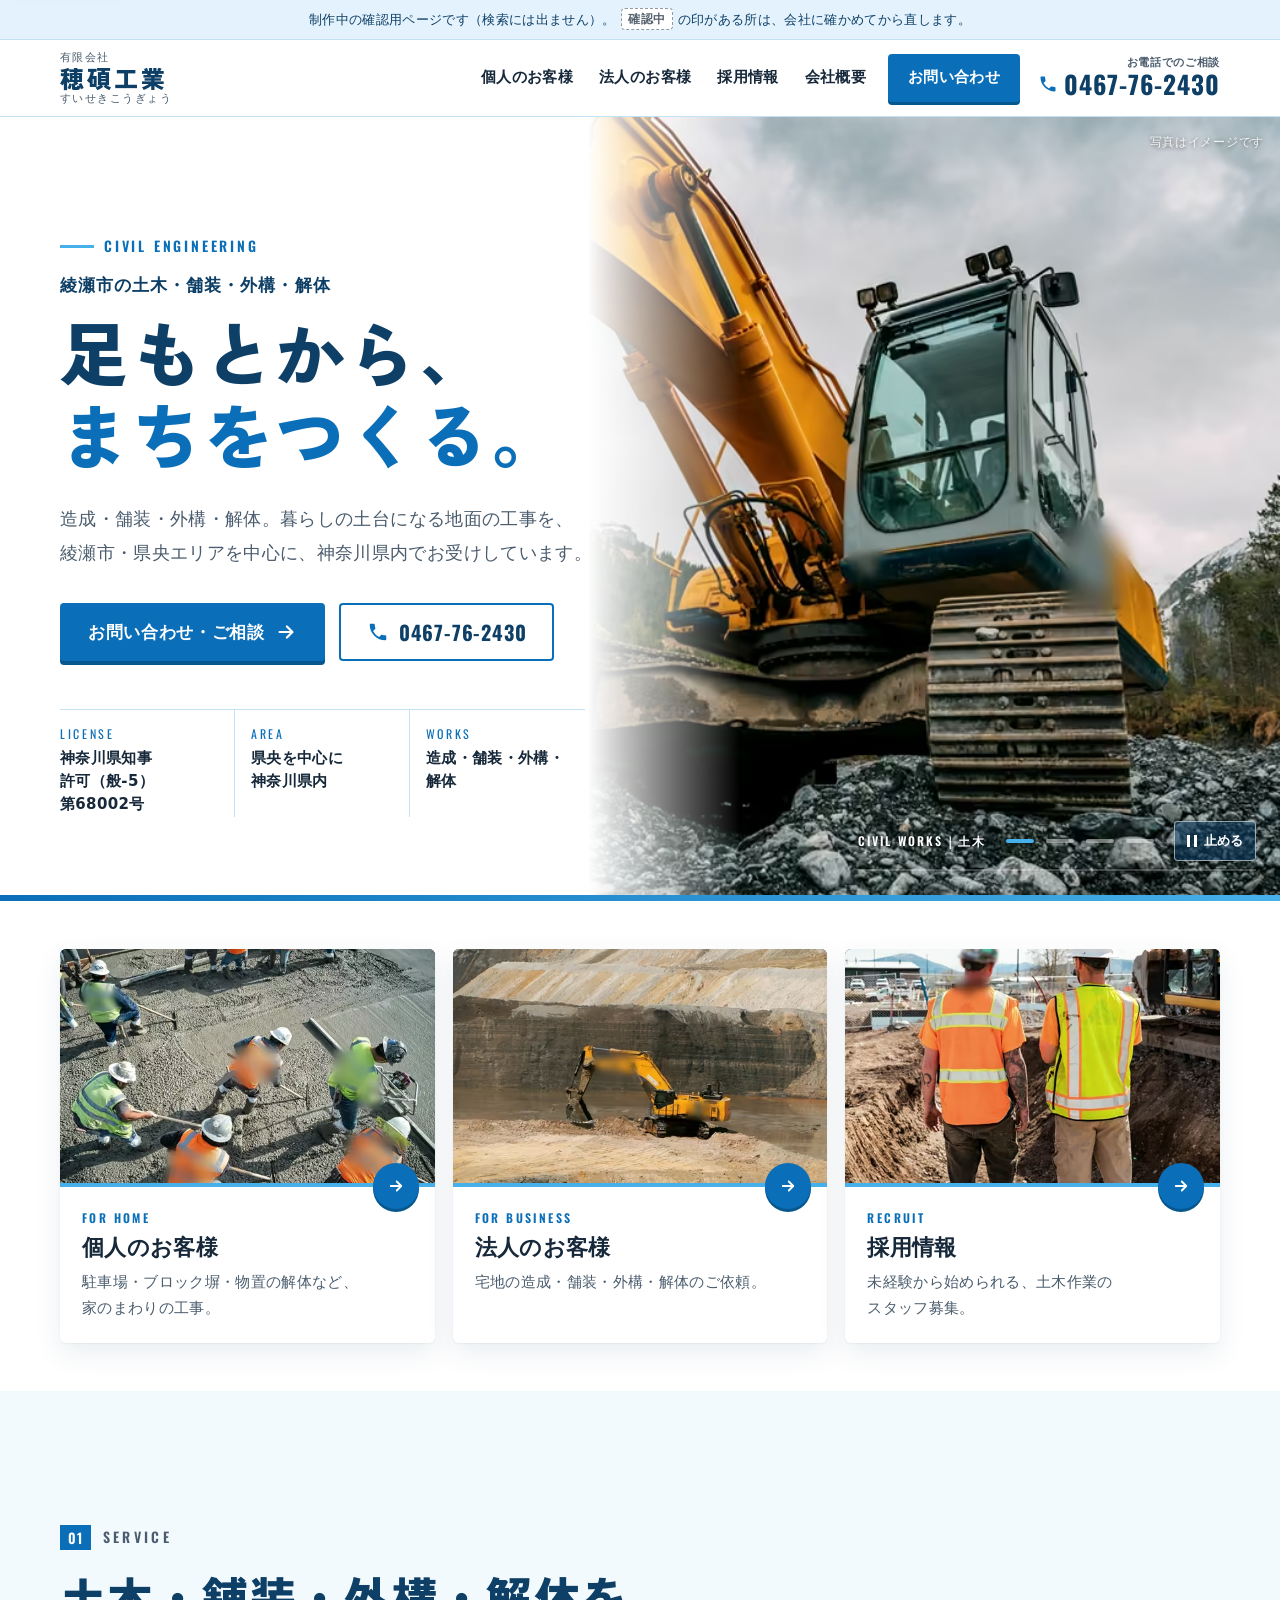
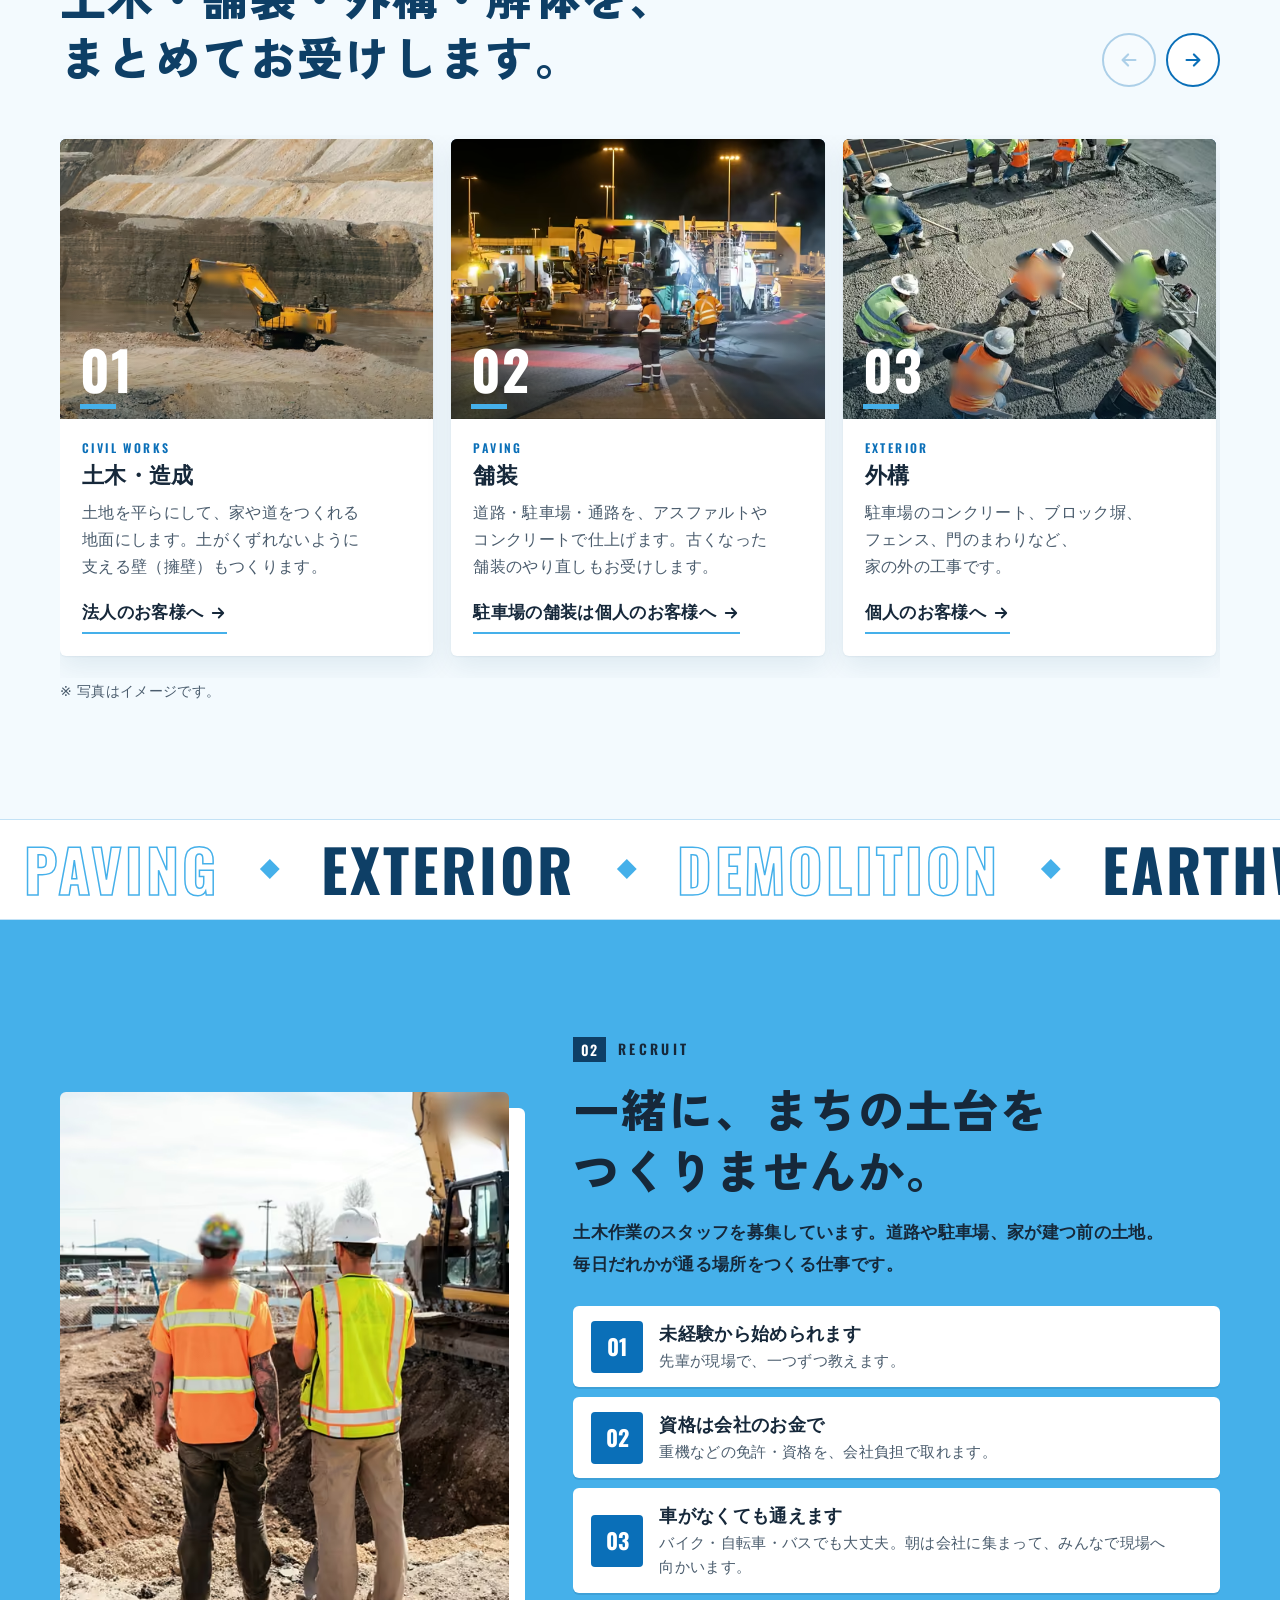
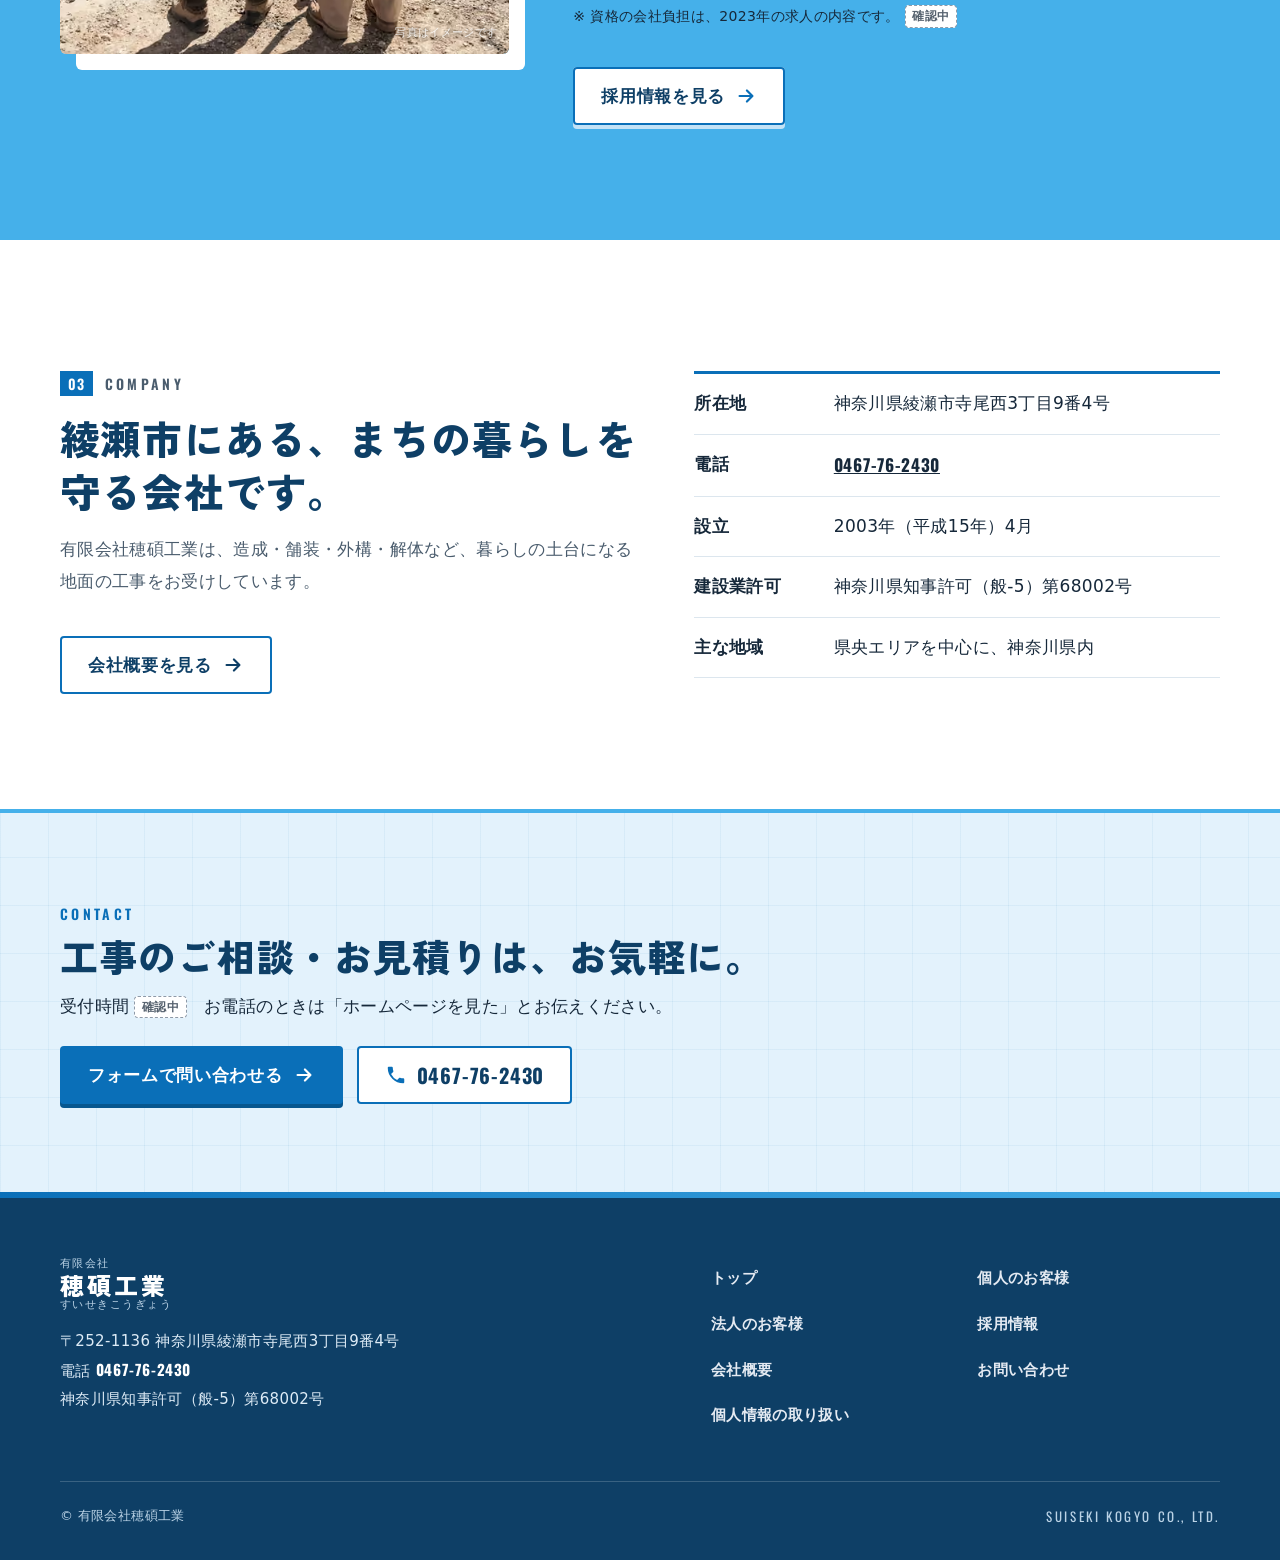
==== commit 0264d5a8: "トップの会社の章の見出しを「綾瀬市にある、まちの暮らしを守る会社です。」に Co-Authored-By: Claude Opus 5.5 <noreply@anthropic.com>" ====
--- a/index.html
+++ b/index.html
@@ -9,7 +9,7 @@
 <meta name="theme-color" content="#FFFFFF">
 <link rel="preconnect" href="https://fonts.googleapis.com">
 <link rel="preconnect" href="https://fonts.gstatic.com" crossorigin>
-<link rel="stylesheet" href="https://fonts.googleapis.com/css2?family=Oswald:wght@600;700&family=Zen+Kaku+Gothic+New:wght@900&display=swap&text=%20%21%23%25%26%27%28%29%2B%2C-.%2F0123456789%3A%3FABCDEFGHIJKLMNOPQRSTUVWXYZabcdefghijklmnopqrstuvwxyz%E3%80%81%E3%80%82%E3%81%82%E3%81%84%E3%81%86%E3%81%88%E3%81%8A%E3%81%8B%E3%81%8C%E3%81%8D%E3%81%8E%E3%81%8F%E3%81%91%E3%81%93%E3%81%94%E3%81%95%E3%81%97%E3%81%99%E3%81%9A%E3%81%9B%E3%81%9F%E3%81%A0%E3%81%A1%E3%81%A3%E3%81%A4%E3%81%A6%E3%81%A7%E3%81%A8%E3%81%A9%E3%81%AA%E3%81%AB%E3%81%AE%E3%81%AF%E3%81%B6%E3%81%B8%E3%81%BB%E3%81%BE%E3%81%BF%E3%82%81%E3%82%82%E3%82%87%E3%82%88%E3%82%89%E3%82%8A%E3%82%8B%E3%82%8C%E3%82%8F%E3%82%92%E3%82%93%E3%82%A2%E3%82%A6%E3%82%A9%E3%82%AB%E3%82%AF%E3%82%B8%E3%82%B9%E3%82%BB%E3%82%BF%E3%83%83%E3%83%8F%E3%83%95%E3%83%96%E3%83%9A%E3%83%9B%E3%83%A0%E3%83%A1%E3%83%AD%E3%83%BB%E3%83%BC%E4%B8%80%E4%B8%8D%E4%B8%BB%E4%BA%8B%E4%BA%BA%E4%BB%95%E4%BB%B6%E4%BC%9A%E4%BD%93%E4%BD%9C%E4%BD%BF%E4%BE%8B%E4%BE%9D%E5%80%8B%E5%83%8D%E5%85%88%E5%86%85%E5%87%BA%E5%88%B6%E5%89%8D%E5%8A%A9%E5%8B%95%E5%8B%99%E5%8B%9F%E5%8D%88%E5%8E%BB%E5%8F%96%E5%8F%97%E5%8F%AF%E5%8F%B0%E5%90%88%E5%95%8F%E5%9B%B0%E5%9C%9F%E5%9C%B0%E5%A0%B1%E5%A0%B4%E5%A1%80%E5%A4%89%E5%A4%96%E5%AE%B6%E5%AE%B9%E5%AF%BA%E5%B0%BE%E5%B1%A4%E5%B7%A5%E5%B8%82%E5%BA%8A%E5%BA%97%E5%BD%B9%E5%BE%8C%E5%BF%9C%E6%83%85%E6%88%90%E6%89%80%E6%89%B1%E6%8B%85%E6%8E%A1%E6%92%A4%E6%95%99%E6%97%A5%E6%98%BC%E6%99%82%E6%9B%9C%E6%9C%89%E6%9C%9F%E6%9C%A8%E6%9C%AA%E6%9D%A1%E6%A5%AD%E6%A6%82%E6%A7%8B%E6%B0%97%E6%B1%BA%E6%B5%81%E6%B6%88%E6%B8%A1%E7%80%AC%E7%8F%BE%E7%90%86%E7%94%A3%E7%94%A8%E7%9A%84%E7%9B%A4%E7%9B%AE%E7%9B%B4%E7%9B%B8%E7%9F%A5%E7%A2%A9%E7%A4%BE%E7%A5%9D%E7%A9%82%E7%A9%8D%E7%AE%A1%E7%B5%8C%E7%B6%BE%E7%B7%92%E8%88%97%E8%A1%A8%E8%A3%85%E8%A3%9C%E8%A5%BF%E8%A6%81%E8%A6%8B%E8%A7%A3%E8%A8%98%E8%A8%B1%E8%AB%87%E8%B2%A0%E8%B3%AA%E8%B6%B3%E8%B7%AF%E8%BB%8A%E8%BB%BD%E9%80%A0%E9%81%B8%E9%8C%B2%E9%95%B7%E9%99%90%E9%9B%86%E9%9D%A2%E9%A0%BC%E9%A7%90%E9%A8%93%EF%BC%88%EF%BC%89%EF%BC%9F">
+<link rel="stylesheet" href="https://fonts.googleapis.com/css2?family=Oswald:wght@600;700&family=Zen+Kaku+Gothic+New:wght@900&display=swap&text=%20%21%23%25%26%27%28%29%2B%2C-.%2F0123456789%3A%3FABCDEFGHIJKLMNOPQRSTUVWXYZabcdefghijklmnopqrstuvwxyz%E3%80%81%E3%80%82%E3%81%82%E3%81%84%E3%81%86%E3%81%88%E3%81%8A%E3%81%8B%E3%81%8C%E3%81%8D%E3%81%8E%E3%81%8F%E3%81%91%E3%81%93%E3%81%94%E3%81%95%E3%81%97%E3%81%99%E3%81%9A%E3%81%9B%E3%81%9F%E3%81%A0%E3%81%A1%E3%81%A3%E3%81%A4%E3%81%A6%E3%81%A7%E3%81%A8%E3%81%A9%E3%81%AA%E3%81%AB%E3%81%AE%E3%81%AF%E3%81%B6%E3%81%B8%E3%81%BB%E3%81%BE%E3%81%BF%E3%82%81%E3%82%82%E3%82%87%E3%82%88%E3%82%89%E3%82%8A%E3%82%8B%E3%82%8C%E3%82%8F%E3%82%92%E3%82%93%E3%82%A2%E3%82%A6%E3%82%A9%E3%82%AB%E3%82%AF%E3%82%B8%E3%82%B9%E3%82%BB%E3%82%BF%E3%83%83%E3%83%8F%E3%83%95%E3%83%96%E3%83%9A%E3%83%9B%E3%83%A0%E3%83%A1%E3%83%AD%E3%83%BB%E3%83%BC%E4%B8%80%E4%B8%8D%E4%B8%BB%E4%BA%8B%E4%BA%BA%E4%BB%95%E4%BB%B6%E4%BC%9A%E4%BD%93%E4%BD%9C%E4%BD%BF%E4%BE%8B%E4%BE%9D%E5%80%8B%E5%83%8D%E5%85%88%E5%86%85%E5%87%BA%E5%88%B6%E5%89%8D%E5%8A%A9%E5%8B%95%E5%8B%99%E5%8B%9F%E5%8D%88%E5%8E%BB%E5%8F%96%E5%8F%97%E5%8F%AF%E5%8F%B0%E5%90%88%E5%95%8F%E5%9B%B0%E5%9C%9F%E5%A0%B1%E5%A0%B4%E5%A1%80%E5%A4%89%E5%A4%96%E5%AE%88%E5%AE%B6%E5%AE%B9%E5%B1%A4%E5%B7%A5%E5%B8%82%E5%BA%8A%E5%BA%97%E5%BD%B9%E5%BE%8C%E5%BF%9C%E6%83%85%E6%88%90%E6%89%80%E6%89%B1%E6%8B%85%E6%8E%A1%E6%92%A4%E6%95%99%E6%97%A5%E6%98%BC%E6%99%82%E6%9A%AE%E6%9B%9C%E6%9C%89%E6%9C%9F%E6%9C%A8%E6%9C%AA%E6%9D%A1%E6%A5%AD%E6%A6%82%E6%A7%8B%E6%B0%97%E6%B1%BA%E6%B5%81%E6%B6%88%E6%B8%A1%E7%80%AC%E7%8F%BE%E7%90%86%E7%94%A3%E7%94%A8%E7%9A%84%E7%9B%A4%E7%9B%AE%E7%9B%B4%E7%9B%B8%E7%9F%A5%E7%A2%A9%E7%A4%BE%E7%A5%9D%E7%A9%82%E7%A9%8D%E7%AE%A1%E7%B5%8C%E7%B6%BE%E7%B7%92%E8%88%97%E8%A1%A8%E8%A3%85%E8%A3%9C%E8%A6%81%E8%A6%8B%E8%A7%A3%E8%A8%98%E8%A8%B1%E8%AB%87%E8%B2%A0%E8%B3%AA%E8%B6%B3%E8%B7%AF%E8%BB%8A%E8%BB%BD%E9%80%A0%E9%81%B8%E9%8C%B2%E9%95%B7%E9%99%90%E9%9B%86%E9%A0%BC%E9%A7%90%E9%A8%93%EF%BC%88%EF%BC%89%EF%BC%9F">
 <link rel="preload" as="image" type="image/avif" imagesrcset="assets/photos/hero-960.avif 960w, assets/photos/hero-1600.avif 1600w, assets/photos/hero-2400.avif 2400w" imagesizes="(max-width:900px) 100vw, 54vw" fetchpriority="high">
 <link rel="stylesheet" href="assets/site.css">
 <script type="application/ld+json">
@@ -240,7 +240,7 @@
     <div class="wrap co-mini">
       <div>
         <p class="eyebrow"><span class="num">03</span>Company</p>
-        <h2 id="co-title">綾瀬市寺尾西の、地面の工事の会社です。</h2>
+        <h2 id="co-title">綾瀬市にある、まちの暮らしを守る会社です。</h2>
         <p>有限会社穂碩工業は、造成・舗装・外構・解体など、暮らしの土台になる地面の工事をお受けしています。</p>
         <a class="btn btn-line" href="company.html">会社概要を見る<svg class="arrow" viewBox="0 0 24 24" aria-hidden="true"><path d="M5 12h13M13 6l6 6-6 6" fill="none" stroke="currentColor" stroke-width="2.4" stroke-linecap="round" stroke-linejoin="round"/></svg></a>
       </div>
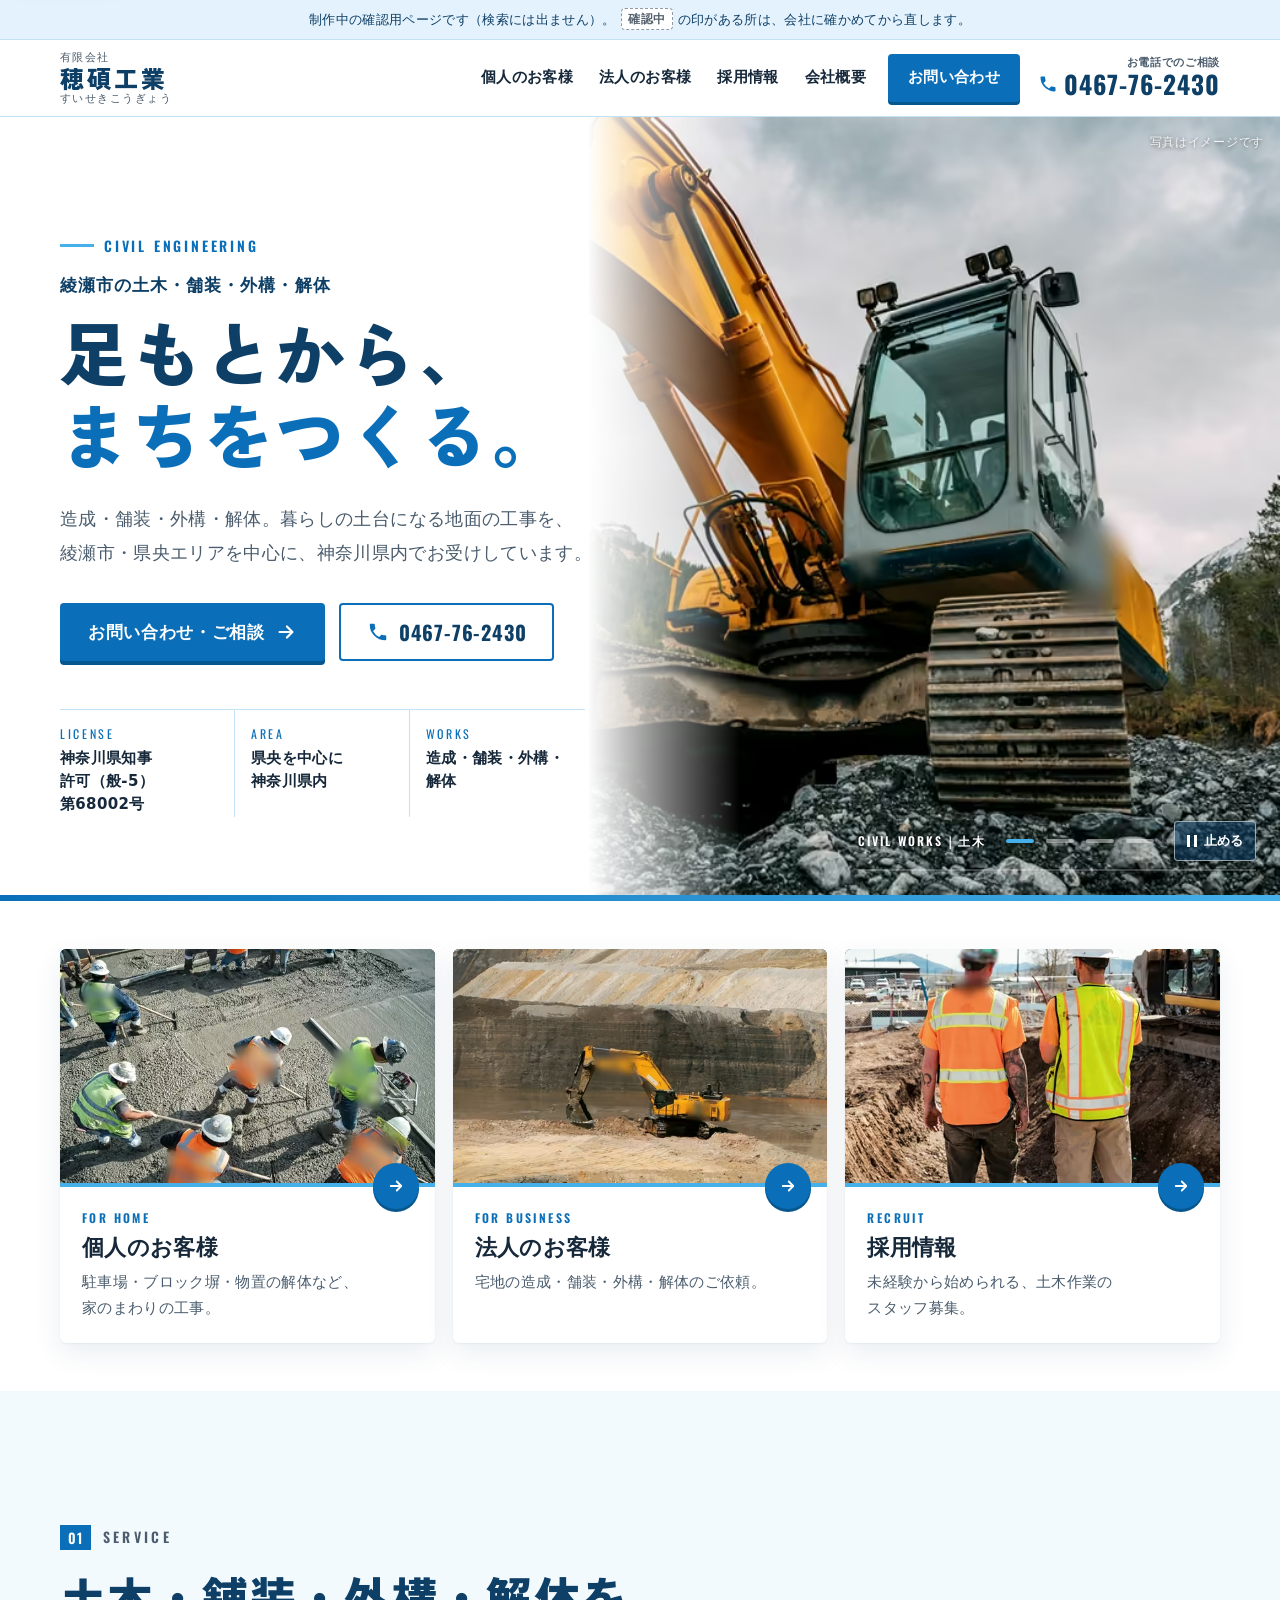
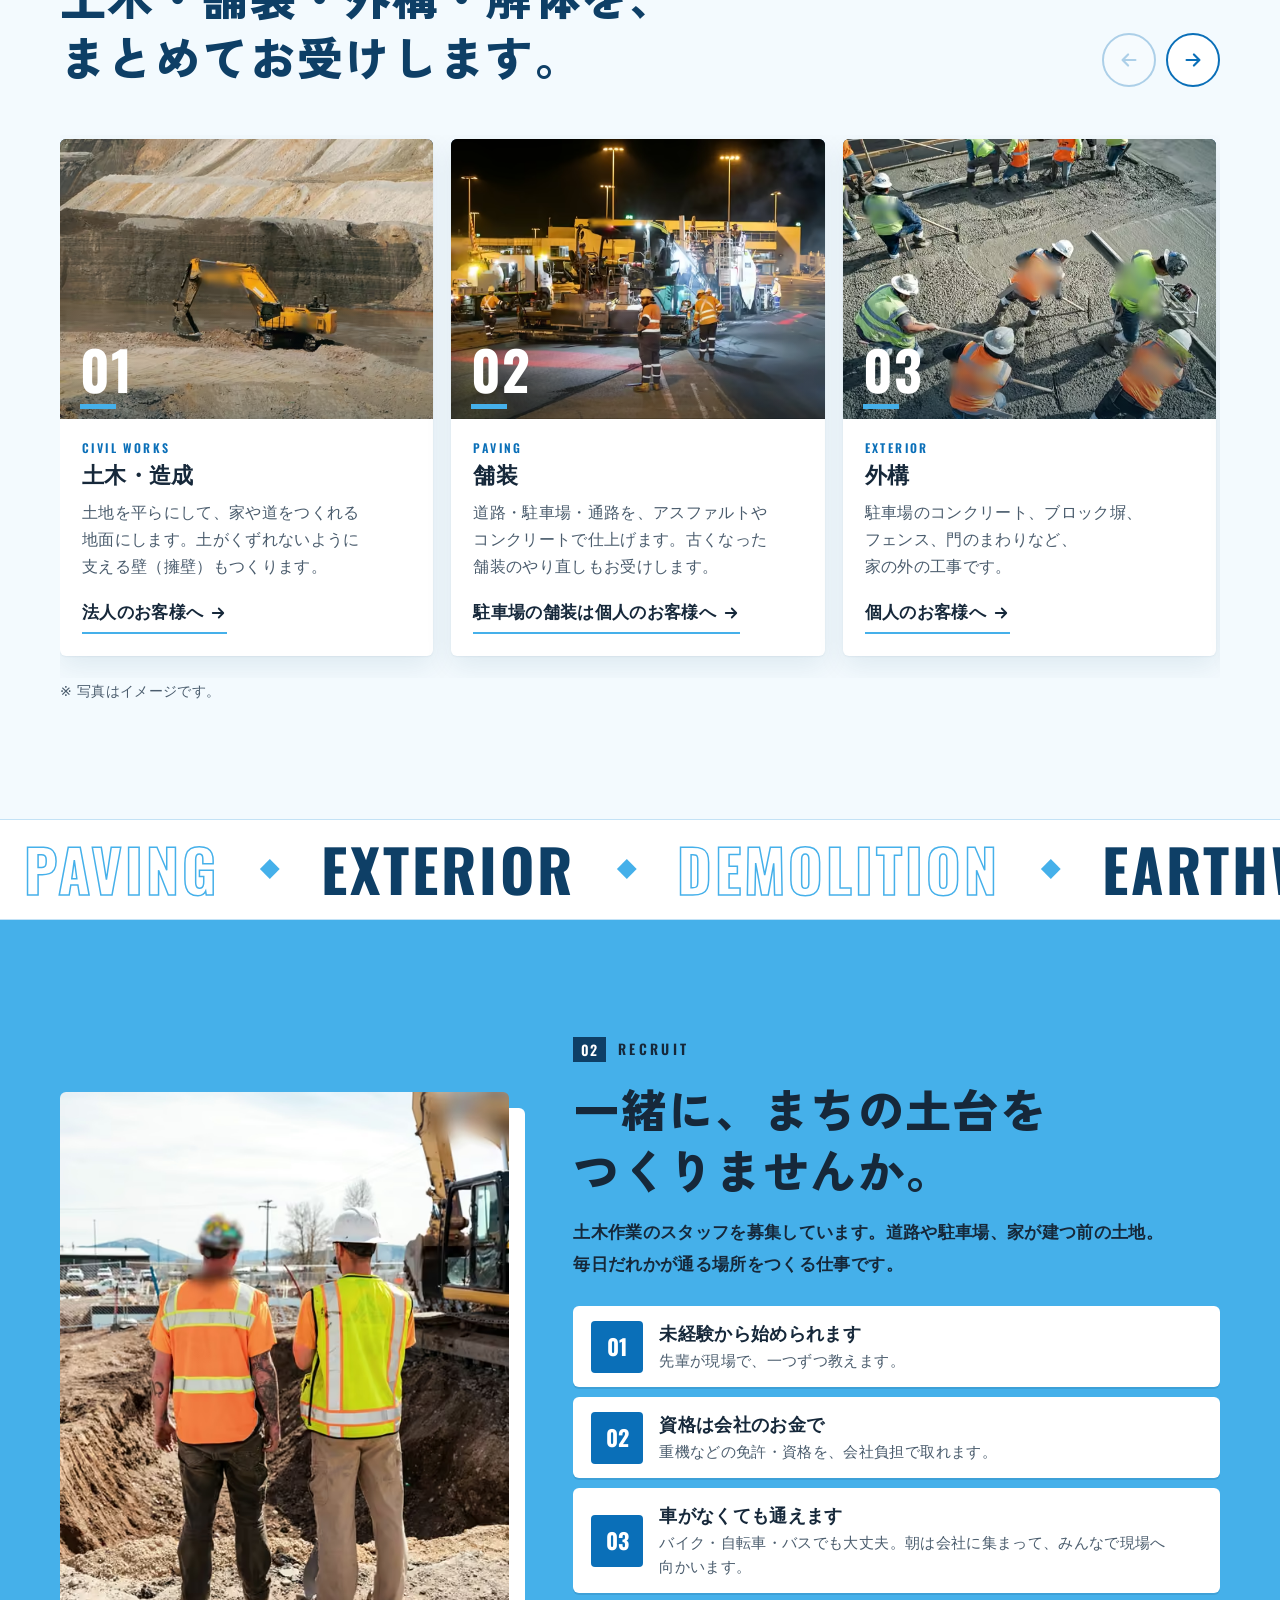
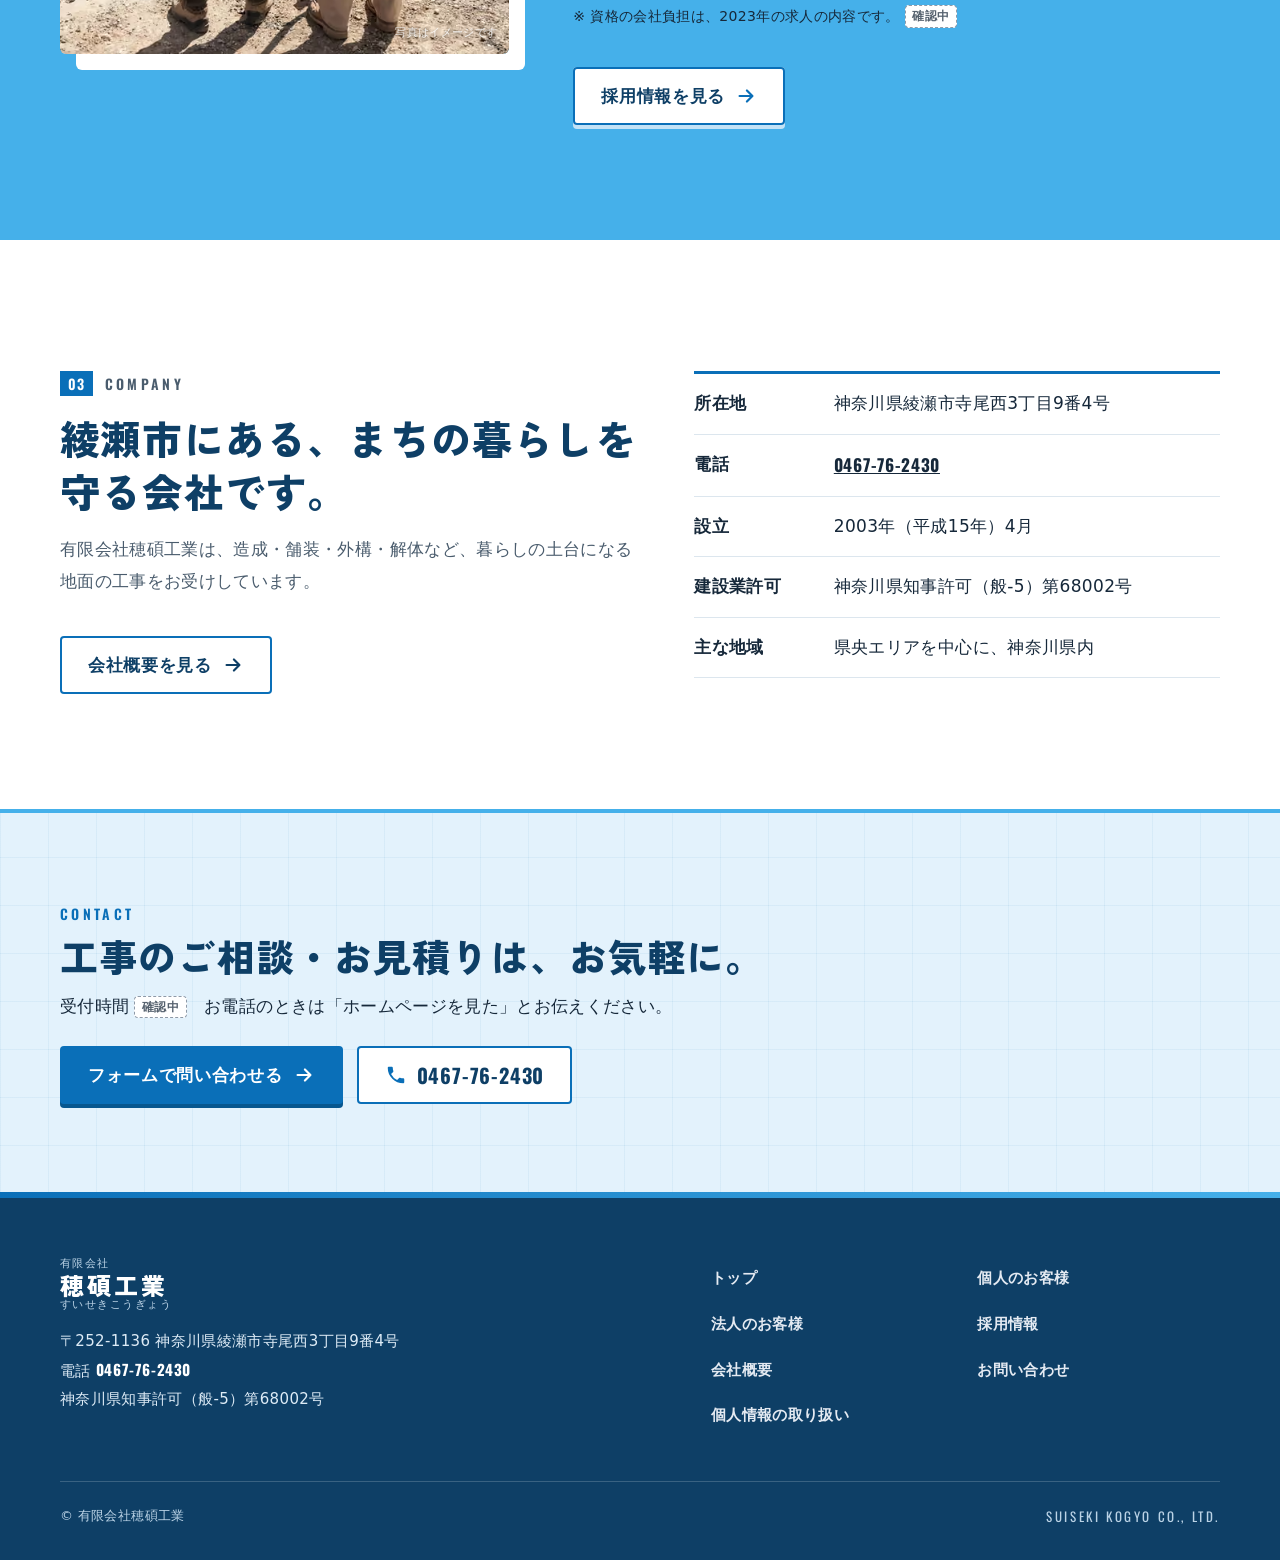
==== commit a4bd5105: "トップを開くと社名が浮かび、ぼんやり消えてからページが出る幕を足す Co-Authored-By: Claude Opus 5.5 <noreply@anthropic.com>" ====
--- a/index.html
+++ b/index.html
@@ -7,9 +7,11 @@
 <meta name="description" content="神奈川県綾瀬市の有限会社穂碩工業（すいせきこうぎょう）。宅地の造成、道路や駐車場の舗装、ブロック塀などの外構、解体工事を、綾瀬市を中心に県央エリアでお受けしています。土木作業スタッフも募集しています。">
 <meta name="robots" content="noindex,nofollow">
 <meta name="theme-color" content="#FFFFFF">
+<script>/* 最初に社名を出す幕（トップだけ）。「動きを減らす」・データ節約・ページの途中へのリンク・戻る・同じサイトの中からの移動では出さない */
+(function(){try{var d=document.documentElement,c=navigator.connection,n=performance.getEntriesByType('navigation')[0],t=n?n.type:'navigate',r=document.referrer,same=false;try{same=!!r&&new URL(r).origin===location.origin}catch(e){}if(matchMedia('(prefers-reduced-motion: reduce)').matches||(c&&c.saveData)||location.hash||t==='back_forward'||(same&&t==='navigate'))return;d.classList.add('has-intro')}catch(e){}})();</script>
 <link rel="preconnect" href="https://fonts.googleapis.com">
 <link rel="preconnect" href="https://fonts.gstatic.com" crossorigin>
-<link rel="stylesheet" href="https://fonts.googleapis.com/css2?family=Oswald:wght@600;700&family=Zen+Kaku+Gothic+New:wght@900&display=swap&text=%20%21%23%25%26%27%28%29%2B%2C-.%2F0123456789%3A%3FABCDEFGHIJKLMNOPQRSTUVWXYZabcdefghijklmnopqrstuvwxyz%E3%80%81%E3%80%82%E3%81%82%E3%81%84%E3%81%86%E3%81%88%E3%81%8A%E3%81%8B%E3%81%8C%E3%81%8D%E3%81%8E%E3%81%8F%E3%81%91%E3%81%93%E3%81%94%E3%81%95%E3%81%97%E3%81%99%E3%81%9A%E3%81%9B%E3%81%9F%E3%81%A0%E3%81%A1%E3%81%A3%E3%81%A4%E3%81%A6%E3%81%A7%E3%81%A8%E3%81%A9%E3%81%AA%E3%81%AB%E3%81%AE%E3%81%AF%E3%81%B6%E3%81%B8%E3%81%BB%E3%81%BE%E3%81%BF%E3%82%81%E3%82%82%E3%82%87%E3%82%88%E3%82%89%E3%82%8A%E3%82%8B%E3%82%8C%E3%82%8F%E3%82%92%E3%82%93%E3%82%A2%E3%82%A6%E3%82%A9%E3%82%AB%E3%82%AF%E3%82%B8%E3%82%B9%E3%82%BB%E3%82%BF%E3%83%83%E3%83%8F%E3%83%95%E3%83%96%E3%83%9A%E3%83%9B%E3%83%A0%E3%83%A1%E3%83%AD%E3%83%BB%E3%83%BC%E4%B8%80%E4%B8%8D%E4%B8%BB%E4%BA%8B%E4%BA%BA%E4%BB%95%E4%BB%B6%E4%BC%9A%E4%BD%93%E4%BD%9C%E4%BD%BF%E4%BE%8B%E4%BE%9D%E5%80%8B%E5%83%8D%E5%85%88%E5%86%85%E5%87%BA%E5%88%B6%E5%89%8D%E5%8A%A9%E5%8B%95%E5%8B%99%E5%8B%9F%E5%8D%88%E5%8E%BB%E5%8F%96%E5%8F%97%E5%8F%AF%E5%8F%B0%E5%90%88%E5%95%8F%E5%9B%B0%E5%9C%9F%E5%A0%B1%E5%A0%B4%E5%A1%80%E5%A4%89%E5%A4%96%E5%AE%88%E5%AE%B6%E5%AE%B9%E5%B1%A4%E5%B7%A5%E5%B8%82%E5%BA%8A%E5%BA%97%E5%BD%B9%E5%BE%8C%E5%BF%9C%E6%83%85%E6%88%90%E6%89%80%E6%89%B1%E6%8B%85%E6%8E%A1%E6%92%A4%E6%95%99%E6%97%A5%E6%98%BC%E6%99%82%E6%9A%AE%E6%9B%9C%E6%9C%89%E6%9C%9F%E6%9C%A8%E6%9C%AA%E6%9D%A1%E6%A5%AD%E6%A6%82%E6%A7%8B%E6%B0%97%E6%B1%BA%E6%B5%81%E6%B6%88%E6%B8%A1%E7%80%AC%E7%8F%BE%E7%90%86%E7%94%A3%E7%94%A8%E7%9A%84%E7%9B%A4%E7%9B%AE%E7%9B%B4%E7%9B%B8%E7%9F%A5%E7%A2%A9%E7%A4%BE%E7%A5%9D%E7%A9%82%E7%A9%8D%E7%AE%A1%E7%B5%8C%E7%B6%BE%E7%B7%92%E8%88%97%E8%A1%A8%E8%A3%85%E8%A3%9C%E8%A6%81%E8%A6%8B%E8%A7%A3%E8%A8%98%E8%A8%B1%E8%AB%87%E8%B2%A0%E8%B3%AA%E8%B6%B3%E8%B7%AF%E8%BB%8A%E8%BB%BD%E9%80%A0%E9%81%B8%E9%8C%B2%E9%95%B7%E9%99%90%E9%9B%86%E9%A0%BC%E9%A7%90%E9%A8%93%EF%BC%88%EF%BC%89%EF%BC%9F">
+<link rel="stylesheet" href="https://fonts.googleapis.com/css2?family=Oswald:wght@600;700&family=Zen+Kaku+Gothic+New:wght@900&display=swap&text=%20%21%23%25%26%27%28%29%2B%2C-.%2F0123456789%3A%3FABCDEFGHIJKLMNOPQRSTUVWXYZabcdefghijklmnopqrstuvwxyz%E3%80%81%E3%80%82%E3%81%82%E3%81%84%E3%81%86%E3%81%88%E3%81%8A%E3%81%8B%E3%81%8C%E3%81%8D%E3%81%8E%E3%81%8F%E3%81%91%E3%81%93%E3%81%94%E3%81%95%E3%81%97%E3%81%99%E3%81%9A%E3%81%9B%E3%81%9D%E3%81%9F%E3%81%A0%E3%81%A1%E3%81%A3%E3%81%A4%E3%81%A6%E3%81%A7%E3%81%A8%E3%81%A9%E3%81%AA%E3%81%AB%E3%81%AD%E3%81%AE%E3%81%AF%E3%81%B6%E3%81%B8%E3%81%BB%E3%81%BE%E3%81%BF%E3%82%81%E3%82%82%E3%82%87%E3%82%88%E3%82%89%E3%82%8A%E3%82%8B%E3%82%8C%E3%82%8F%E3%82%92%E3%82%93%E3%82%A2%E3%82%A6%E3%82%A9%E3%82%AB%E3%82%AF%E3%82%B8%E3%82%B9%E3%82%BB%E3%82%BF%E3%83%83%E3%83%8F%E3%83%95%E3%83%96%E3%83%9A%E3%83%9B%E3%83%A0%E3%83%A1%E3%83%AD%E3%83%BB%E3%83%BC%E4%B8%80%E4%B8%8D%E4%B8%BB%E4%BA%8B%E4%BA%BA%E4%BB%95%E4%BB%B6%E4%BC%9A%E4%BD%93%E4%BD%9C%E4%BD%BF%E4%BE%8B%E4%BE%9D%E5%80%8B%E5%83%8D%E5%85%88%E5%86%85%E5%87%BA%E5%88%B6%E5%89%8D%E5%8A%A9%E5%8B%95%E5%8B%99%E5%8B%9F%E5%8D%88%E5%8E%BB%E5%8F%96%E5%8F%97%E5%8F%AF%E5%8F%B0%E5%90%88%E5%95%8F%E5%9B%B0%E5%9C%9F%E5%A0%B1%E5%A0%B4%E5%A1%80%E5%A4%89%E5%A4%96%E5%AE%88%E5%AE%B6%E5%AE%B9%E5%B1%A4%E5%B7%A5%E5%B8%82%E5%BA%8A%E5%BA%97%E5%BD%B9%E5%BE%8C%E5%BF%9C%E6%83%85%E6%88%90%E6%89%80%E6%89%B1%E6%8B%85%E6%8E%A1%E6%92%A4%E6%95%99%E6%97%A5%E6%98%BC%E6%99%82%E6%9A%AE%E6%9B%9C%E6%9C%89%E6%9C%9F%E6%9C%A8%E6%9C%AA%E6%9D%A1%E6%A5%AD%E6%A6%82%E6%A7%8B%E6%B0%97%E6%B1%BA%E6%B5%81%E6%B6%88%E6%B8%A1%E7%80%AC%E7%8F%BE%E7%90%86%E7%94%A3%E7%94%A8%E7%9A%84%E7%9B%A4%E7%9B%AE%E7%9B%B4%E7%9B%B8%E7%9F%A5%E7%A2%A9%E7%A4%BE%E7%A5%9D%E7%A9%82%E7%A9%8D%E7%AE%A1%E7%B5%8C%E7%B6%BE%E7%B7%92%E8%88%97%E8%A1%A8%E8%A3%85%E8%A3%9C%E8%A6%81%E8%A6%8B%E8%A7%A3%E8%A8%98%E8%A8%B1%E8%AB%87%E8%B2%A0%E8%B3%AA%E8%B6%B3%E8%B7%AF%E8%BB%8A%E8%BB%BD%E9%80%A0%E9%81%B8%E9%8C%B2%E9%95%B7%E9%99%90%E9%9B%86%E9%A0%BC%E9%A7%90%E9%A8%93%EF%BC%88%EF%BC%89%EF%BC%9F">
 <link rel="preload" as="image" type="image/avif" imagesrcset="assets/photos/hero-960.avif 960w, assets/photos/hero-1600.avif 1600w, assets/photos/hero-2400.avif 2400w" imagesizes="(max-width:900px) 100vw, 54vw" fetchpriority="high">
 <link rel="stylesheet" href="assets/site.css">
 <script type="application/ld+json">
@@ -53,6 +55,15 @@
 </script>
 </head>
 <body>
+<!-- 最初に社名を出す幕（html.has-intro のときだけ出る。飾りなので読み上げでは飛ばす） -->
+<div class="intro" aria-hidden="true">
+  <div class="intro-in">
+    <p class="intro-en">Suiseki Kogyo</p>
+    <p class="intro-name ja"><span class="intro-pre"><i style="--i:0">有</i><i style="--i:1">限</i><i style="--i:2">会</i><i style="--i:3">社</i></span><span class="intro-main"><i style="--i:4">穂</i><i style="--i:5">碩</i><i style="--i:6">工</i><i style="--i:7">業</i></span></p>
+    <span class="intro-line"></span>
+    <p class="intro-sub">Est. 2003 / Ayase, Kanagawa</p>
+  </div>
+</div>
 <a class="skip" href="#main">本文へ移動</a>
 <p class="dev-note">制作中の確認用ページです（検索には出ません）。<span class="tbd">確認中</span> の印がある所は、会社に確かめてから直します。</p>
 
--- a/assets/site.css
+++ b/assets/site.css
@@ -754,3 +754,67 @@
 @media (max-width:900px){
   .phero.phero-photo{padding-top:calc(var(--ph-sp) + 22px)}
 }
+
+/* ---------- 代表のあいさつ（会社概要） ---------- */
+.msg{position:relative;max-width:820px;margin-inline:auto;padding:52px 60px 48px;border-top:4px solid var(--blue);border-radius:var(--r);background:#fff;box-shadow:var(--shadow)}
+.msg h2{font-size:clamp(26px,3.4vw,40px);margin-bottom:28px}
+.msg-body p{margin:0 0 1.2em}
+.msg-sign{margin:36px 0 0;text-align:right;font-weight:700;line-height:1.7;color:var(--navy)}
+.msg-sign span{display:block}
+.msg-sign span:last-child{font-size:20px;letter-spacing:.06em}
+@media (max-width:600px){.msg{padding:32px 20px 30px}.msg h2{margin-bottom:20px}.msg-sign{margin-top:26px}}
+
+/* ---------- 最初に社名を出す幕（トップだけ・2026-11-17） ----------
+   head の小さなスクリプトが html.has-intro を付けたときだけ出す（「動きを減らす」・データ節約・戻る・サイトの中からの移動では出ない）。
+   0.3秒〜：社名が1字ずつ、ぼんやりから浮かぶ → 2.3秒〜：社名がぼんやり消える → 2.5秒〜：幕がとけて、ぼやけたページにピントが合う（約3.9秒で終わり）。
+   押す・キー・スクロールで、すぐに消える（site.js の 4.5)）。JS が止まっても、CSS だけで消える。 */
+.intro{display:none}
+html.has-intro .intro{position:fixed;inset:0;z-index:300;display:grid;place-items:center;padding:24px;overflow:hidden;-webkit-backdrop-filter:blur(18px);backdrop-filter:blur(18px);animation:introVeil 1.4s cubic-bezier(.4,0,.2,1) 2.5s forwards}
+html.has-intro .intro::before{content:"";position:absolute;inset:0;z-index:-1;background:radial-gradient(130% 95% at 50% 46%,#fff 0%,#fff 40%,var(--sky-50) 70%,var(--sky-100) 100%);animation:introBg 1.1s cubic-bezier(.4,0,.2,1) 2.45s forwards}
+.intro-in{position:relative;text-align:center;animation:introAway 1.2s cubic-bezier(.5,0,.25,1) 2.3s forwards}
+.intro-en{margin:0 0 20px;padding-left:.5em;font-family:var(--f-en);font-weight:600;font-size:clamp(12px,1.1vw,15px);line-height:1;letter-spacing:.5em;text-transform:uppercase;color:var(--blue);animation:introSpread 1.6s cubic-bezier(.2,.7,.2,1) .1s both}
+.intro-name{display:flex;align-items:baseline;justify-content:center;gap:.4em;margin:0;font-family:var(--f-head);font-weight:900;line-height:1.15;color:var(--navy);white-space:nowrap}
+.intro-name i{display:inline-block;font-style:normal;animation:introIn 1.1s cubic-bezier(.2,.7,.2,1) calc(.3s + var(--i) * .075s) both}
+.intro-pre{font-size:clamp(18px,2.2vw,30px)}
+.intro-pre i+i{margin-left:.12em}
+.intro-main{font-size:clamp(40px,8vw,118px)}
+.intro-main i+i{margin-left:.06em}
+.intro-line{display:block;width:min(380px,64vw);height:3px;margin:28px auto 0;border-radius:2px;background:var(--hazard);animation:introLine 1.1s cubic-bezier(.7,0,.2,1) .95s both}
+.intro-sub{margin:16px 0 0;padding-left:.34em;font-family:var(--f-en);font-weight:600;font-size:clamp(11px,1vw,13px);line-height:1.4;letter-spacing:.34em;text-transform:uppercase;color:var(--sub);animation:introFade 1s ease 1.35s both}
+/* 押す・キー・スクロールで、すぐに消す（同じ名前の動きだと時間だけが変わって一気に消えるので、別の名前にする） */
+html.has-intro .intro.is-skip{animation:introVeilQ .55s ease forwards}
+html.has-intro .intro.is-skip::before{animation:introBgQ .45s ease forwards}
+.intro.is-skip .intro-in{animation:introAwayQ .4s ease forwards}
+html.has-intro .intro.is-out,html.has-intro .intro.is-skip{pointer-events:none}
+/* 幕がとけるとき、写真が少し引き、字が少し上がる（字は隠さない） */
+html.has-intro .hs{overflow:hidden}
+html.has-intro .hs-slides{animation:introPh 2.8s cubic-bezier(.2,.7,.2,1) 2.45s both}
+html.has-intro .hero-in>*{animation:introUp 1.4s cubic-bezier(.2,.7,.2,1) calc(2.6s + var(--d,0s)) both}
+html.intro-skip .hs-slides{animation:introPh2 1.8s cubic-bezier(.2,.7,.2,1) both}
+html.intro-skip .hero-in>*{animation:introUp2 1s cubic-bezier(.2,.7,.2,1) var(--d,0s) both}
+.hero-in>:nth-child(2){--d:.07s}
+.hero-in>:nth-child(3){--d:.14s}
+.hero-in>:nth-child(4){--d:.21s}
+.hero-in>:nth-child(5){--d:.28s}
+@keyframes introIn{from{opacity:0;filter:blur(16px);transform:translateY(.16em) scale(1.04)}60%{opacity:1}to{opacity:1;filter:blur(0);transform:none}}
+@keyframes introSpread{from{opacity:0;letter-spacing:1.1em;filter:blur(6px)}to{opacity:1;filter:blur(0)}}
+@keyframes introFade{from{opacity:0}to{opacity:1}}
+@keyframes introLine{from{transform:scaleX(0)}to{transform:scaleX(1)}}
+@keyframes introAway{to{opacity:0;filter:blur(20px);transform:scale(1.07)}}
+@keyframes introAwayQ{to{opacity:0;filter:blur(20px);transform:scale(1.07)}}
+@keyframes introBg{to{opacity:0}}
+@keyframes introBgQ{to{opacity:0}}
+@keyframes introVeil{to{-webkit-backdrop-filter:blur(0);backdrop-filter:blur(0);visibility:hidden}}
+@keyframes introVeilQ{to{-webkit-backdrop-filter:blur(0);backdrop-filter:blur(0);visibility:hidden}}
+@keyframes introPh{from{transform:scale(1.08)}to{transform:none}}
+@keyframes introPh2{from{transform:scale(1.08)}to{transform:none}}
+@keyframes introUp{from{transform:translateY(26px)}to{transform:none}}
+@keyframes introUp2{from{transform:translateY(26px)}to{transform:none}}
+@media (max-width:600px){
+  .intro-name{flex-direction:column;align-items:center;gap:10px}
+  .intro-pre{font-size:18px}
+  .intro-pre i+i{margin-left:.5em}
+  .intro-main{font-size:clamp(50px,16.5vw,72px)}
+  .intro-en{margin-bottom:22px;font-size:12px}
+  .intro-line{margin-top:26px}
+}
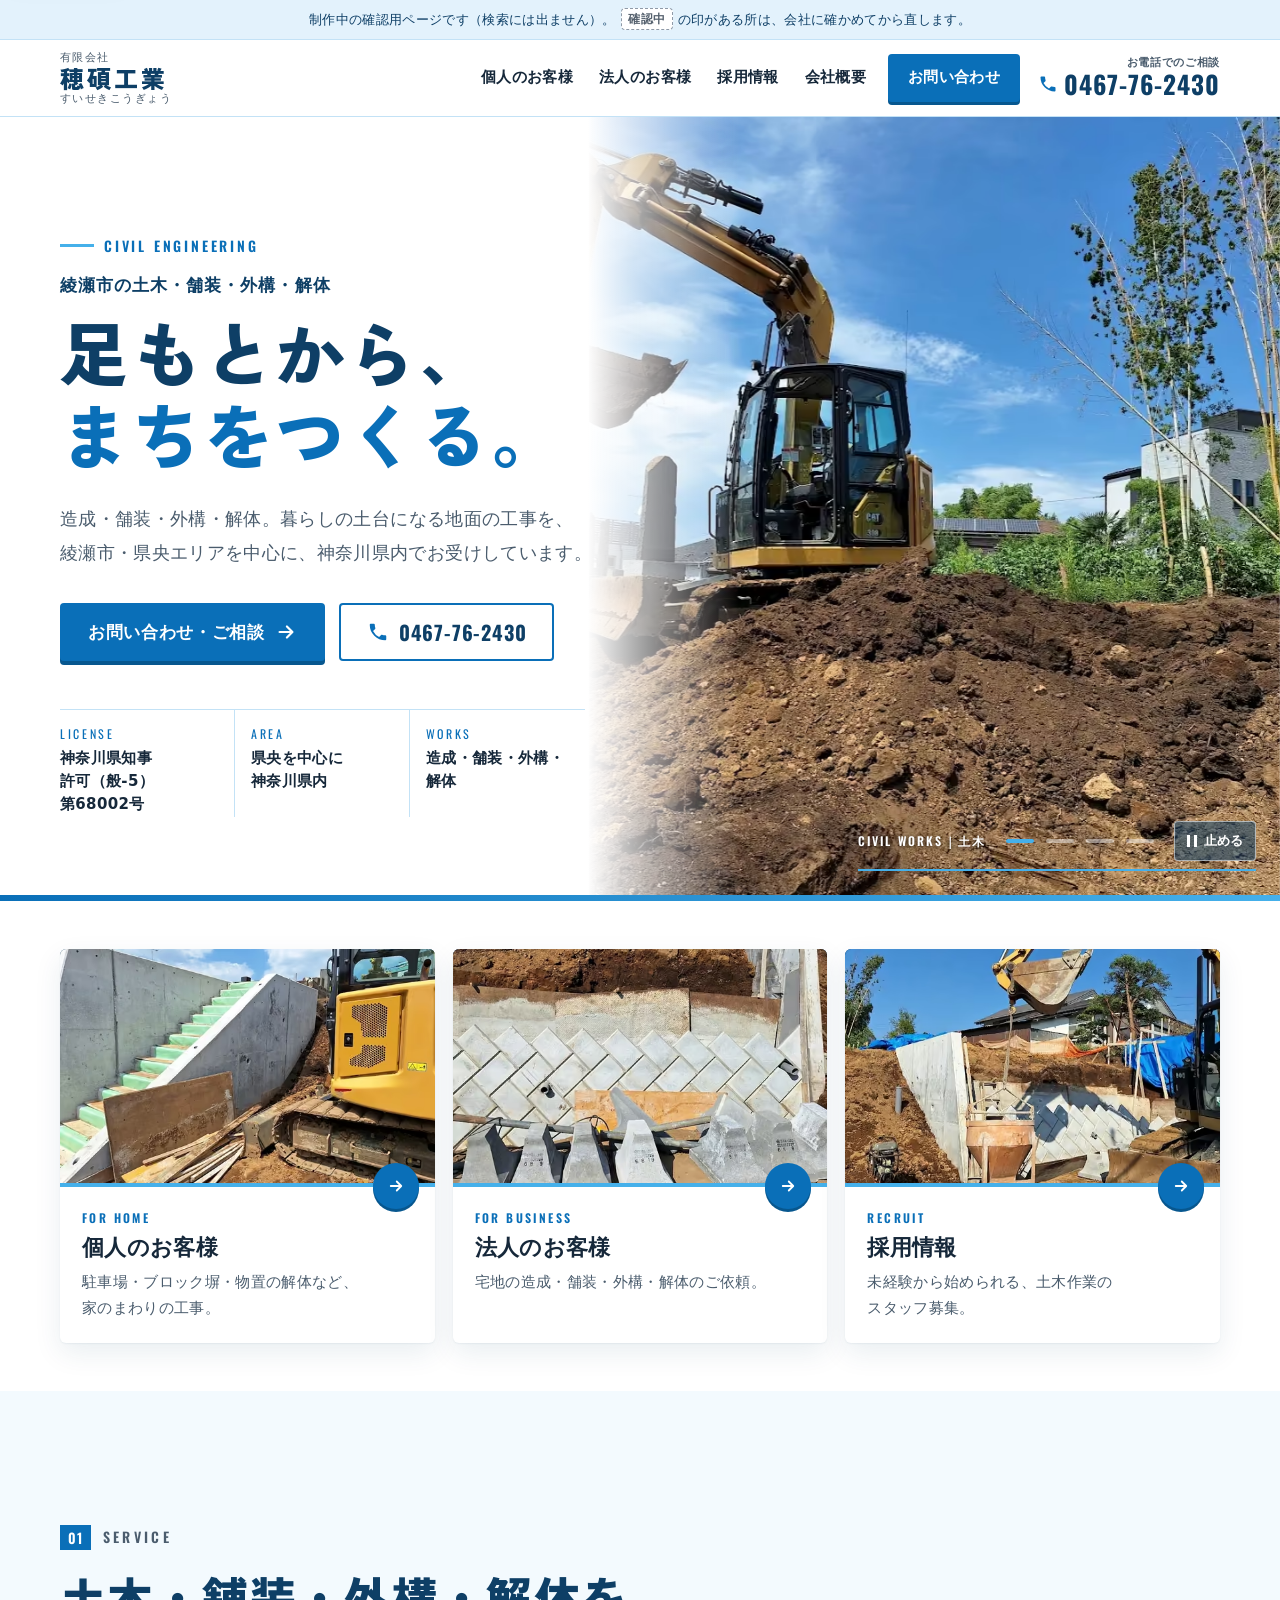
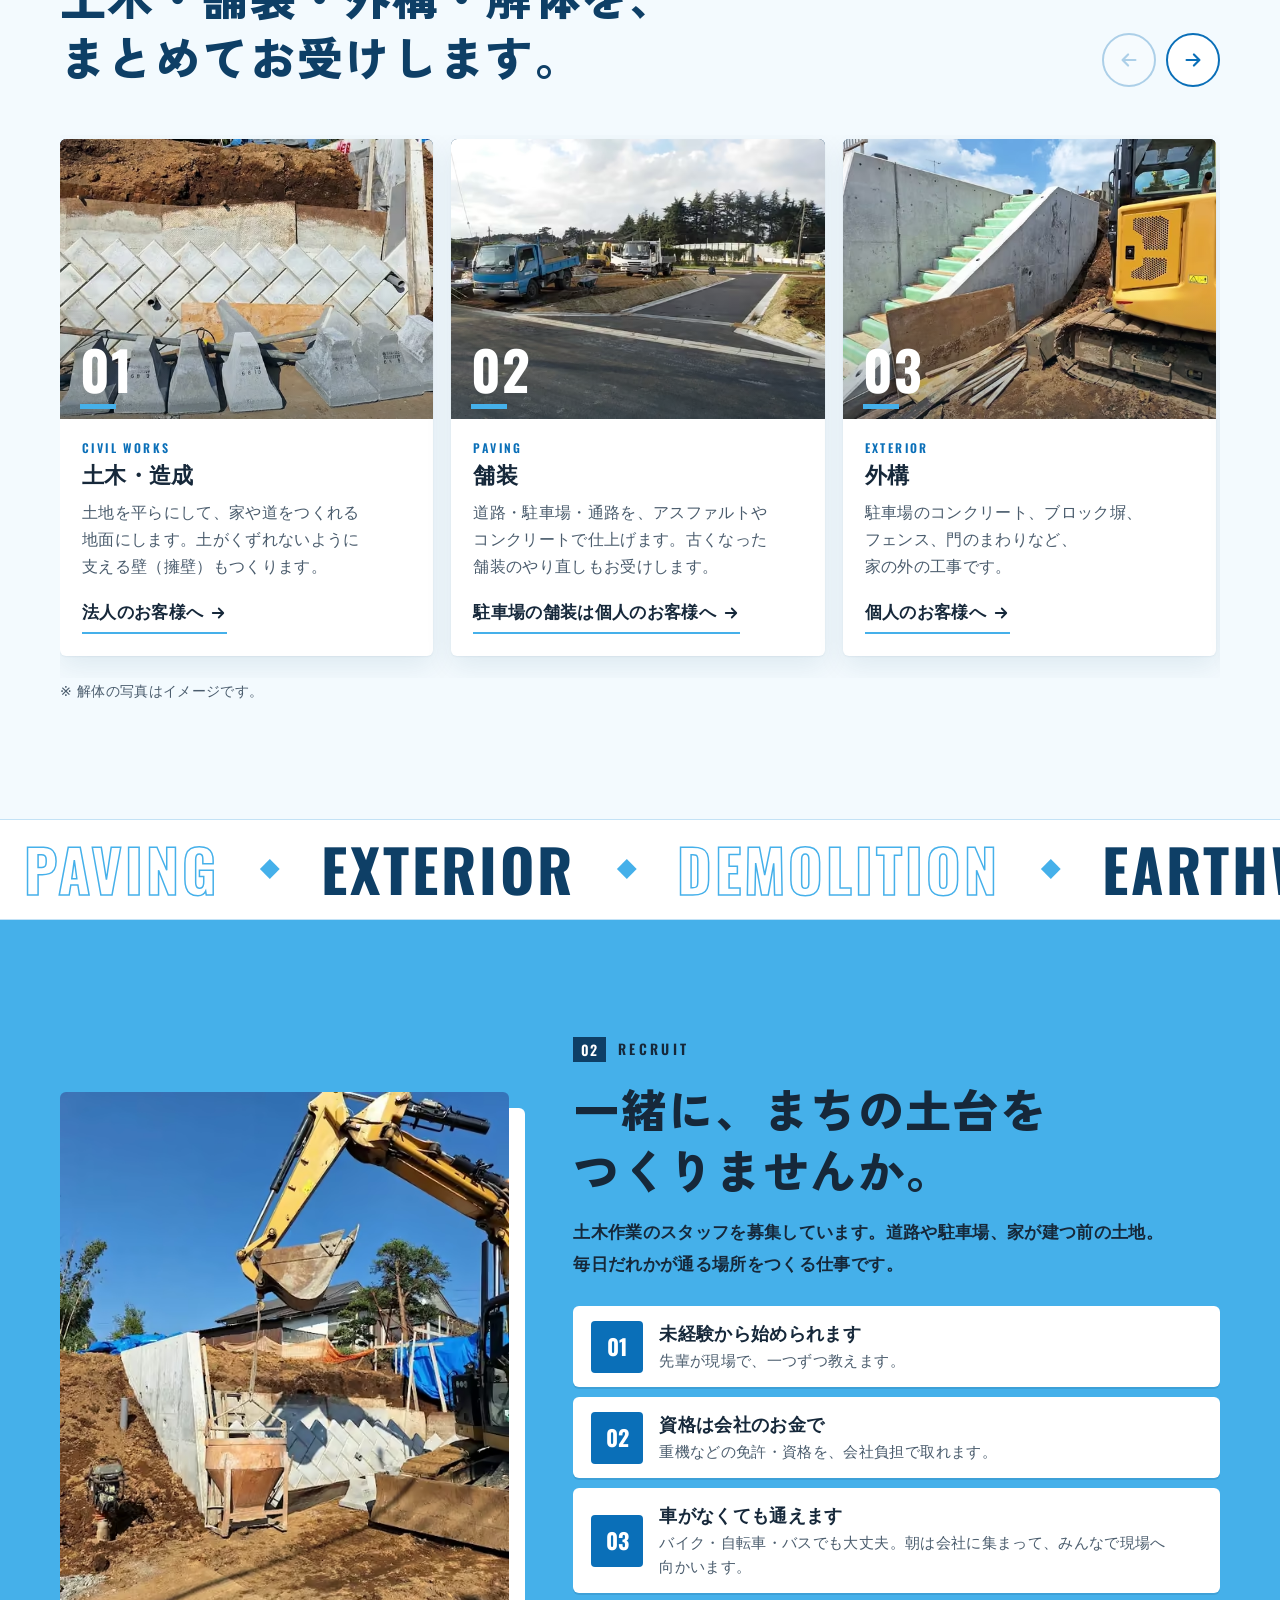
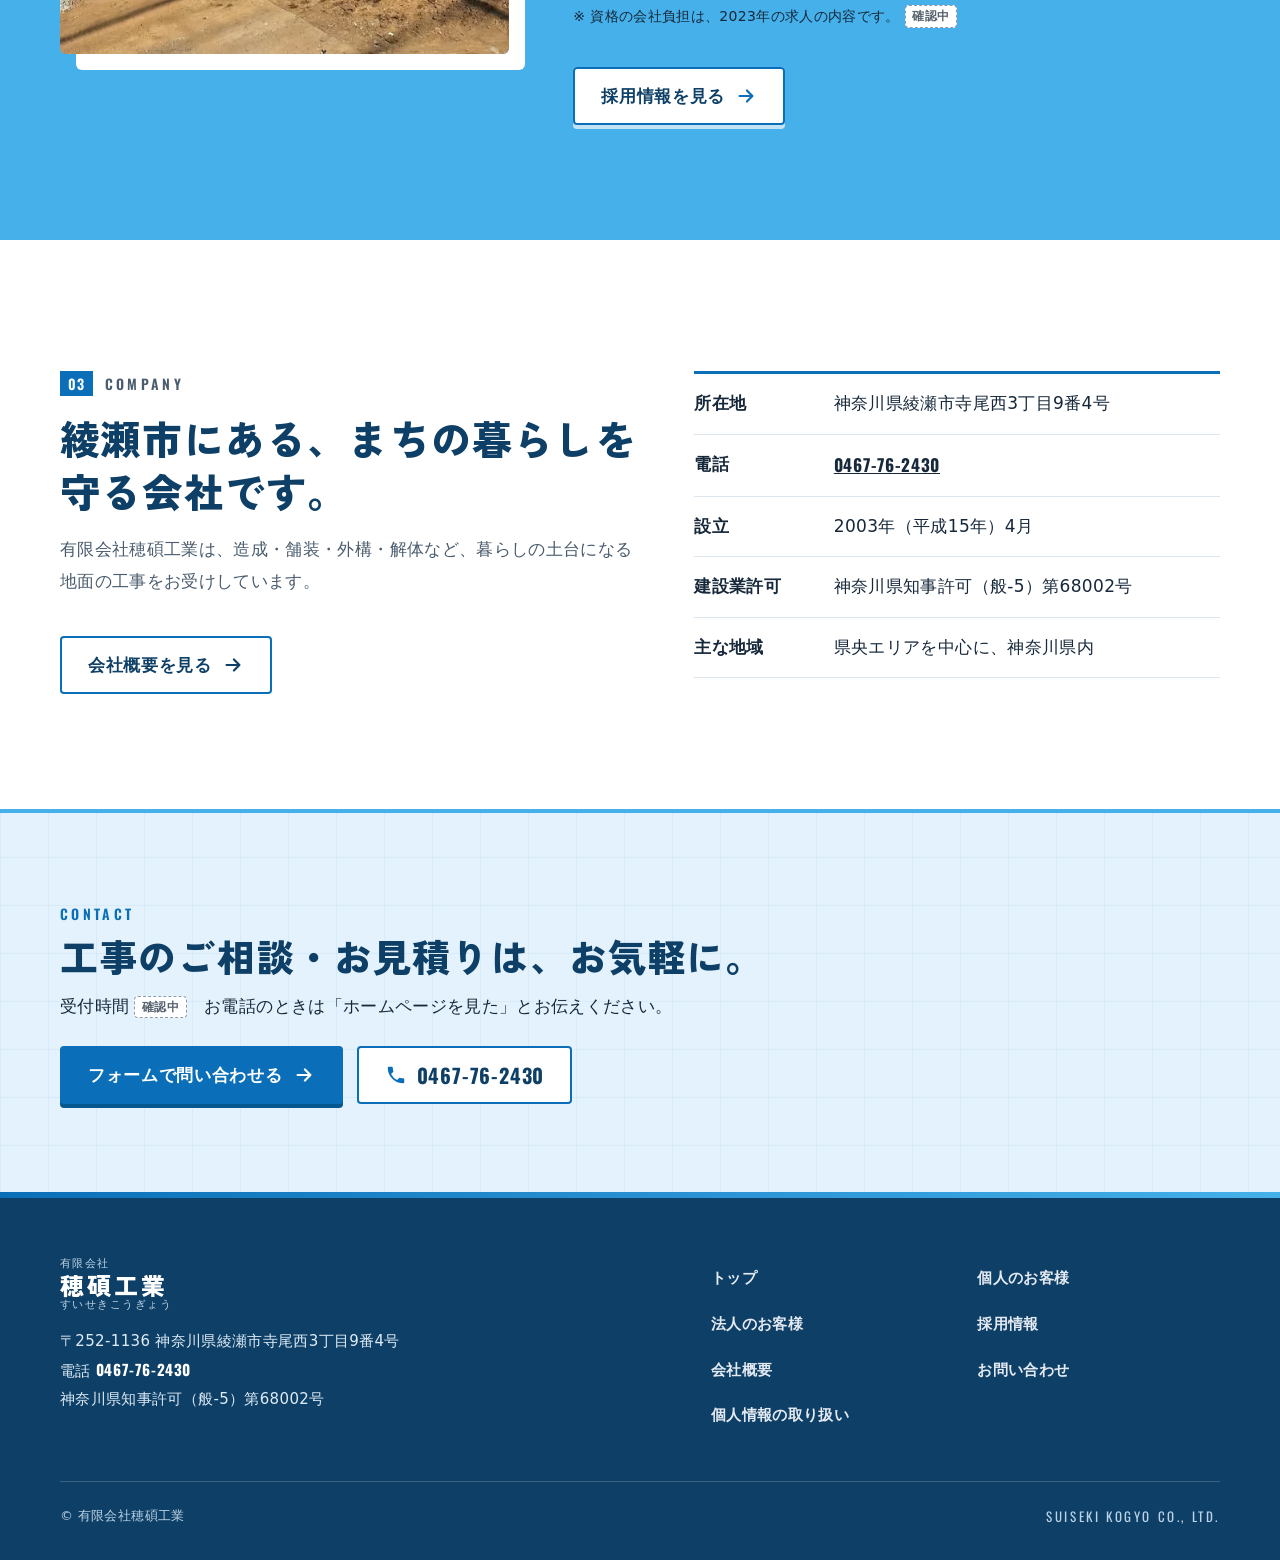
==== commit 059275a7: "会社の現場の写真6枚に入れかえる（解体だけ素材写真のまま） Co-Authored-By: Claude Opus 5.5 <noreply@anthropic.com>" ====
--- a/index.html
+++ b/index.html
@@ -12,7 +12,7 @@
 <link rel="preconnect" href="https://fonts.googleapis.com">
 <link rel="preconnect" href="https://fonts.gstatic.com" crossorigin>
 <link rel="stylesheet" href="https://fonts.googleapis.com/css2?family=Oswald:wght@600;700&family=Zen+Kaku+Gothic+New:wght@900&display=swap&text=%20%21%23%25%26%27%28%29%2B%2C-.%2F0123456789%3A%3FABCDEFGHIJKLMNOPQRSTUVWXYZabcdefghijklmnopqrstuvwxyz%E3%80%81%E3%80%82%E3%81%82%E3%81%84%E3%81%86%E3%81%88%E3%81%8A%E3%81%8B%E3%81%8C%E3%81%8D%E3%81%8E%E3%81%8F%E3%81%91%E3%81%93%E3%81%94%E3%81%95%E3%81%97%E3%81%99%E3%81%9A%E3%81%9B%E3%81%9D%E3%81%9F%E3%81%A0%E3%81%A1%E3%81%A3%E3%81%A4%E3%81%A6%E3%81%A7%E3%81%A8%E3%81%A9%E3%81%AA%E3%81%AB%E3%81%AD%E3%81%AE%E3%81%AF%E3%81%B6%E3%81%B8%E3%81%BB%E3%81%BE%E3%81%BF%E3%82%81%E3%82%82%E3%82%87%E3%82%88%E3%82%89%E3%82%8A%E3%82%8B%E3%82%8C%E3%82%8F%E3%82%92%E3%82%93%E3%82%A2%E3%82%A6%E3%82%A9%E3%82%AB%E3%82%AF%E3%82%B8%E3%82%B9%E3%82%BB%E3%82%BF%E3%83%83%E3%83%8F%E3%83%95%E3%83%96%E3%83%9A%E3%83%9B%E3%83%A0%E3%83%A1%E3%83%AD%E3%83%BB%E3%83%BC%E4%B8%80%E4%B8%8D%E4%B8%BB%E4%BA%8B%E4%BA%BA%E4%BB%95%E4%BB%B6%E4%BC%9A%E4%BD%93%E4%BD%9C%E4%BD%BF%E4%BE%8B%E4%BE%9D%E5%80%8B%E5%83%8D%E5%85%88%E5%86%85%E5%87%BA%E5%88%B6%E5%89%8D%E5%8A%A9%E5%8B%95%E5%8B%99%E5%8B%9F%E5%8D%88%E5%8E%BB%E5%8F%96%E5%8F%97%E5%8F%AF%E5%8F%B0%E5%90%88%E5%95%8F%E5%9B%B0%E5%9C%9F%E5%A0%B1%E5%A0%B4%E5%A1%80%E5%A4%89%E5%A4%96%E5%AE%88%E5%AE%B6%E5%AE%B9%E5%B1%A4%E5%B7%A5%E5%B8%82%E5%BA%8A%E5%BA%97%E5%BD%B9%E5%BE%8C%E5%BF%9C%E6%83%85%E6%88%90%E6%89%80%E6%89%B1%E6%8B%85%E6%8E%A1%E6%92%A4%E6%95%99%E6%97%A5%E6%98%BC%E6%99%82%E6%9A%AE%E6%9B%9C%E6%9C%89%E6%9C%9F%E6%9C%A8%E6%9C%AA%E6%9D%A1%E6%A5%AD%E6%A6%82%E6%A7%8B%E6%B0%97%E6%B1%BA%E6%B5%81%E6%B6%88%E6%B8%A1%E7%80%AC%E7%8F%BE%E7%90%86%E7%94%A3%E7%94%A8%E7%9A%84%E7%9B%A4%E7%9B%AE%E7%9B%B4%E7%9B%B8%E7%9F%A5%E7%A2%A9%E7%A4%BE%E7%A5%9D%E7%A9%82%E7%A9%8D%E7%AE%A1%E7%B5%8C%E7%B6%BE%E7%B7%92%E8%88%97%E8%A1%A8%E8%A3%85%E8%A3%9C%E8%A6%81%E8%A6%8B%E8%A7%A3%E8%A8%98%E8%A8%B1%E8%AB%87%E8%B2%A0%E8%B3%AA%E8%B6%B3%E8%B7%AF%E8%BB%8A%E8%BB%BD%E9%80%A0%E9%81%B8%E9%8C%B2%E9%95%B7%E9%99%90%E9%9B%86%E9%A0%BC%E9%A7%90%E9%A8%93%EF%BC%88%EF%BC%89%EF%BC%9F">
-<link rel="preload" as="image" type="image/avif" imagesrcset="assets/photos/hero-960.avif 960w, assets/photos/hero-1600.avif 1600w, assets/photos/hero-2400.avif 2400w" imagesizes="(max-width:900px) 100vw, 54vw" fetchpriority="high">
+<link rel="preload" as="image" type="image/avif" imagesrcset="assets/photos/slide-dig-640.avif 640w, assets/photos/slide-dig-876.avif 876w" imagesizes="(max-width:900px) 100vw, 54vw" fetchpriority="high">
 <link rel="stylesheet" href="assets/site.css">
 <script type="application/ld+json">
 {
@@ -92,10 +92,10 @@
   <section class="hero" aria-labelledby="hero-title">
     <div class="hs" data-hero-slider aria-hidden="true">
       <div class="hs-slides">
-        <figure class="hs-slide is-on" style="--pos:62% 42%" data-cap="Civil Works｜土木"><picture><source type="image/avif" srcset="assets/photos/hero-960.avif 960w, assets/photos/hero-1600.avif 1600w, assets/photos/hero-2400.avif 2400w" sizes="(max-width:900px) 100vw, 54vw"><img src="assets/photos/hero-1600.webp" srcset="assets/photos/hero-960.webp 960w, assets/photos/hero-1600.webp 1600w, assets/photos/hero-2400.webp 2400w" sizes="(max-width:900px) 100vw, 54vw" width="2400" height="1597" alt="" decoding="async" fetchpriority="high"></picture></figure>
-        <figure class="hs-slide" style="--pos:70% 60%" data-cap="Land Development｜造成"><picture><source type="image/avif" data-srcset="assets/photos/slide-civil-960.avif 960w, assets/photos/slide-civil-1600.avif 1600w, assets/photos/slide-civil-2400.avif 2400w" sizes="(max-width:900px) 100vw, 54vw"><img data-src="assets/photos/slide-civil-1600.webp" data-srcset="assets/photos/slide-civil-960.webp 960w, assets/photos/slide-civil-1600.webp 1600w, assets/photos/slide-civil-2400.webp 2400w" sizes="(max-width:900px) 100vw, 54vw" width="2400" height="1351" alt="" decoding="async"></picture></figure>
-        <figure class="hs-slide" style="--pos:58% 55%" data-cap="Paving｜舗装"><picture><source type="image/avif" data-srcset="assets/photos/slide-paving-960.avif 960w, assets/photos/slide-paving-1600.avif 1600w, assets/photos/slide-paving-2400.avif 2400w" sizes="(max-width:900px) 100vw, 54vw"><img data-src="assets/photos/slide-paving-1600.webp" data-srcset="assets/photos/slide-paving-960.webp 960w, assets/photos/slide-paving-1600.webp 1600w, assets/photos/slide-paving-2400.webp 2400w" sizes="(max-width:900px) 100vw, 54vw" width="2400" height="1350" alt="" decoding="async"></picture></figure>
-        <figure class="hs-slide" style="--pos:68% 40%" data-cap="Demolition｜解体"><picture><source type="image/avif" data-srcset="assets/photos/slide-demolition-960.avif 960w, assets/photos/slide-demolition-1600.avif 1600w, assets/photos/slide-demolition-2400.avif 2400w" sizes="(max-width:900px) 100vw, 54vw"><img data-src="assets/photos/slide-demolition-1600.webp" data-srcset="assets/photos/slide-demolition-960.webp 960w, assets/photos/slide-demolition-1600.webp 1600w, assets/photos/slide-demolition-2400.webp 2400w" sizes="(max-width:900px) 100vw, 54vw" width="2400" height="1349" alt="" decoding="async"></picture></figure>
+        <figure class="hs-slide is-on" style="--pos:50% 50%;--pos-sp:50% 40%" data-cap="Civil Works｜土木"><picture><source type="image/avif" srcset="assets/photos/slide-dig-640.avif 640w, assets/photos/slide-dig-876.avif 876w" sizes="(max-width:900px) 100vw, 54vw"><img src="assets/photos/slide-dig-876.webp" srcset="assets/photos/slide-dig-640.webp 640w, assets/photos/slide-dig-876.webp 876w" sizes="(max-width:900px) 100vw, 54vw" width="876" height="882" alt="" decoding="async" fetchpriority="high"></picture></figure>
+        <figure class="hs-slide" style="--pos:36% 50%;--pos-sp:50% 46%" data-cap="Land Development｜造成・舗装"><picture><source type="image/avif" data-srcset="assets/photos/slide-road-960.avif 960w, assets/photos/slide-road-1176.avif 1176w" sizes="(max-width:900px) 100vw, 54vw"><img data-src="assets/photos/slide-road-1176.webp" data-srcset="assets/photos/slide-road-960.webp 960w, assets/photos/slide-road-1176.webp 1176w" sizes="(max-width:900px) 100vw, 54vw" width="1176" height="882" alt="" decoding="async"></picture></figure>
+        <figure class="hs-slide" style="--pos:50% 50%;--pos-sp:50% 62%" data-cap="Retaining Wall｜擁壁"><picture><source type="image/avif" data-srcset="assets/photos/slide-block-640.avif 640w, assets/photos/slide-block-914.avif 914w" sizes="(max-width:900px) 100vw, 54vw"><img data-src="assets/photos/slide-block-914.webp" data-srcset="assets/photos/slide-block-640.webp 640w, assets/photos/slide-block-914.webp 914w" sizes="(max-width:900px) 100vw, 54vw" width="914" height="882" alt="" decoding="async"></picture></figure>
+        <figure class="hs-slide" style="--pos:42% 50%;--pos-sp:40% 52%" data-cap="Exterior｜外構"><picture><source type="image/avif" data-srcset="assets/photos/slide-stairs-960.avif 960w, assets/photos/slide-stairs-1176.avif 1176w" sizes="(max-width:900px) 100vw, 54vw"><img data-src="assets/photos/slide-stairs-1176.webp" data-srcset="assets/photos/slide-stairs-960.webp 960w, assets/photos/slide-stairs-1176.webp 1176w" sizes="(max-width:900px) 100vw, 54vw" width="1176" height="882" alt="" decoding="async"></picture></figure>
       </div>
     </div>
     <div class="wrap hero-in">
@@ -116,14 +116,13 @@
       <span class="hs-cap en">Civil Works｜土木</span>
       <div class="hs-dots" role="group" aria-label="写真を選ぶ">
           <button class="hs-dot" type="button" aria-label="1枚目の写真（土木）" aria-current="true"></button>
-          <button class="hs-dot" type="button" aria-label="2枚目の写真（造成）"></button>
-          <button class="hs-dot" type="button" aria-label="3枚目の写真（舗装）"></button>
-          <button class="hs-dot" type="button" aria-label="4枚目の写真（解体）"></button>
+          <button class="hs-dot" type="button" aria-label="2枚目の写真（造成・舗装）"></button>
+          <button class="hs-dot" type="button" aria-label="3枚目の写真（擁壁）"></button>
+          <button class="hs-dot" type="button" aria-label="4枚目の写真（外構）"></button>
       </div>
       <button class="hs-pause" type="button"><span class="hs-pause-ic" aria-hidden="true"></span><span class="hs-pause-t">止める</span></button>
       <span class="hs-bar" aria-hidden="true"><i></i></span>
     </div>
-    <p class="photo-note">写真はイメージです</p>
     <div class="hazard" aria-hidden="true"></div>
   </section>
 
@@ -141,7 +140,7 @@
           <div class="genre-body"><small class="en">For Business</small><h3>法人のお客様</h3><p>宅地の造成・舗装・外構・解体のご依頼。</p><span class="go"><svg class="arrow" viewBox="0 0 24 24" aria-hidden="true"><path d="M5 12h13M13 6l6 6-6 6" fill="none" stroke="currentColor" stroke-width="2.4" stroke-linecap="round" stroke-linejoin="round"/></svg></span></div>
         </a>
         <a class="genre-card rv" href="recruit.html">
-          <figure class="genre-ph rv-ph"><picture><source type="image/avif" srcset="assets/photos/recruit-560.avif 560w, assets/photos/recruit-800.avif 800w" sizes="(max-width: 760px) 112px, 380px"><img src="assets/photos/recruit-800.webp" srcset="assets/photos/recruit-560.webp 560w, assets/photos/recruit-800.webp 800w" sizes="(max-width: 760px) 112px, 380px" width="1200" height="1500" alt="" decoding="async" loading="lazy"></picture></figure>
+          <figure class="genre-ph rv-ph"><picture><source type="image/avif" srcset="assets/photos/recruit-560.avif 560w, assets/photos/recruit-662.avif 662w" sizes="(max-width: 760px) 112px, 380px"><img src="assets/photos/recruit-662.webp" srcset="assets/photos/recruit-560.webp 560w, assets/photos/recruit-662.webp 662w" sizes="(max-width: 760px) 112px, 380px" width="662" height="828" alt="" decoding="async" loading="lazy"></picture></figure>
           <div class="genre-body"><small class="en">Recruit</small><h3>採用情報</h3><p>未経験から始められる、土木作業のスタッフ募集。</p><span class="go"><svg class="arrow" viewBox="0 0 24 24" aria-hidden="true"><path d="M5 12h13M13 6l6 6-6 6" fill="none" stroke="currentColor" stroke-width="2.4" stroke-linecap="round" stroke-linejoin="round"/></svg></span></div>
         </a>
       </div>
@@ -162,7 +161,7 @@
         <ul class="gal-track" id="gal-track">
           <li class="gal-item">
             <article class="work">
-              <figure class="work-ph"><picture><source type="image/avif" srcset="assets/photos/civil-240.avif 240w, assets/photos/civil-560.avif 560w, assets/photos/civil-800.avif 800w" sizes="(max-width: 640px) 78vw, 380px"><img src="assets/photos/civil-560.webp" srcset="assets/photos/civil-240.webp 240w, assets/photos/civil-560.webp 560w, assets/photos/civil-800.webp 800w" sizes="(max-width: 640px) 78vw, 380px" width="1200" height="900" alt="大きな現場で土を掘る重機" decoding="async" loading="lazy"></picture><span class="svc-no" aria-hidden="true">01</span></figure>
+              <figure class="work-ph"><picture><source type="image/avif" srcset="assets/photos/civil-240.avif 240w, assets/photos/civil-560.avif 560w, assets/photos/civil-800.avif 800w" sizes="(max-width: 640px) 78vw, 380px"><img src="assets/photos/civil-560.webp" srcset="assets/photos/civil-240.webp 240w, assets/photos/civil-560.webp 560w, assets/photos/civil-800.webp 800w" sizes="(max-width: 640px) 78vw, 380px" width="1200" height="900" alt="ブロックを積んだ、土をささえる壁の現場" decoding="async" loading="lazy"></picture><span class="svc-no" aria-hidden="true">01</span></figure>
               <div class="work-body">
                 <h3><span class="en">Civil Works</span>土木・造成</h3>
                 <p>土地を平らにして、家や道をつくれる地面にします。土がくずれないように支える壁（擁壁）もつくります。</p>
@@ -172,7 +171,7 @@
           </li>
           <li class="gal-item">
             <article class="work">
-              <figure class="work-ph"><picture><source type="image/avif" srcset="assets/photos/paving-240.avif 240w, assets/photos/paving-560.avif 560w, assets/photos/paving-800.avif 800w" sizes="(max-width: 640px) 78vw, 380px"><img src="assets/photos/paving-560.webp" srcset="assets/photos/paving-240.webp 240w, assets/photos/paving-560.webp 560w, assets/photos/paving-800.webp 800w" sizes="(max-width: 640px) 78vw, 380px" width="1200" height="900" alt="夜にアスファルトを敷く作業" decoding="async" loading="lazy"></picture><span class="svc-no" aria-hidden="true">02</span></figure>
+              <figure class="work-ph"><picture><source type="image/avif" srcset="assets/photos/paving-240.avif 240w, assets/photos/paving-560.avif 560w, assets/photos/paving-800.avif 800w" sizes="(max-width: 640px) 78vw, 380px"><img src="assets/photos/paving-560.webp" srcset="assets/photos/paving-240.webp 240w, assets/photos/paving-560.webp 560w, assets/photos/paving-800.webp 800w" sizes="(max-width: 640px) 78vw, 380px" width="1200" height="900" alt="舗装を終えた、新しい宅地の道路" decoding="async" loading="lazy"></picture><span class="svc-no" aria-hidden="true">02</span></figure>
               <div class="work-body">
                 <h3><span class="en">Paving</span>舗装</h3>
                 <p>道路・駐車場・通路を、アスファルトやコンクリートで仕上げます。古くなった舗装のやり直しもお受けします。</p>
@@ -182,7 +181,7 @@
           </li>
           <li class="gal-item">
             <article class="work">
-              <figure class="work-ph"><picture><source type="image/avif" srcset="assets/photos/exterior-240.avif 240w, assets/photos/exterior-560.avif 560w, assets/photos/exterior-800.avif 800w" sizes="(max-width: 640px) 78vw, 380px"><img src="assets/photos/exterior-560.webp" srcset="assets/photos/exterior-240.webp 240w, assets/photos/exterior-560.webp 560w, assets/photos/exterior-800.webp 800w" sizes="(max-width: 640px) 78vw, 380px" width="1200" height="900" alt="コンクリートをならす作業員" decoding="async" loading="lazy"></picture><span class="svc-no" aria-hidden="true">03</span></figure>
+              <figure class="work-ph"><picture><source type="image/avif" srcset="assets/photos/exterior-240.avif 240w, assets/photos/exterior-560.avif 560w, assets/photos/exterior-800.avif 800w" sizes="(max-width: 640px) 78vw, 380px"><img src="assets/photos/exterior-560.webp" srcset="assets/photos/exterior-240.webp 240w, assets/photos/exterior-560.webp 560w, assets/photos/exterior-800.webp 800w" sizes="(max-width: 640px) 78vw, 380px" width="1200" height="900" alt="コンクリートの壁と階段の現場" decoding="async" loading="lazy"></picture><span class="svc-no" aria-hidden="true">03</span></figure>
               <div class="work-body">
                 <h3><span class="en">Exterior</span>外構</h3>
                 <p>駐車場のコンクリート、ブロック塀、フェンス、門のまわりなど、家の外の工事です。</p>
@@ -202,7 +201,7 @@
           </li>
           <li class="gal-item">
             <article class="work">
-              <figure class="work-ph"><picture><source type="image/avif" srcset="assets/photos/earthwork-240.avif 240w, assets/photos/earthwork-560.avif 560w, assets/photos/earthwork-800.avif 800w" sizes="(max-width: 640px) 78vw, 380px"><img src="assets/photos/earthwork-560.webp" srcset="assets/photos/earthwork-240.webp 240w, assets/photos/earthwork-560.webp 560w, assets/photos/earthwork-800.webp 800w" sizes="(max-width: 640px) 78vw, 380px" width="1200" height="900" alt="掘った溝にコンクリートを入れる作業" decoding="async" loading="lazy"></picture><span class="svc-no" aria-hidden="true">05</span></figure>
+              <figure class="work-ph"><picture><source type="image/avif" srcset="assets/photos/earthwork-240.avif 240w, assets/photos/earthwork-560.avif 560w, assets/photos/earthwork-800.avif 800w" sizes="(max-width: 640px) 78vw, 380px"><img src="assets/photos/earthwork-560.webp" srcset="assets/photos/earthwork-240.webp 240w, assets/photos/earthwork-560.webp 560w, assets/photos/earthwork-800.webp 800w" sizes="(max-width: 640px) 78vw, 380px" width="1200" height="900" alt="土を動かすショベル" decoding="async" loading="lazy"></picture><span class="svc-no" aria-hidden="true">05</span></figure>
               <div class="work-body">
                 <h3><span class="en">Earthwork</span>とび・土工</h3>
                 <p>地面を掘る、土を運ぶ、埋めもどす、くいを打つ。工事のはじめに欠かせない作業です。</p>
@@ -221,7 +220,7 @@
           </li>
         </ul>
       </div>
-      <p class="note gal-hint">※ 写真はイメージです。<span class="gal-swipe">横にスワイプすると、ほかの工事も見られます。</span></p>
+      <p class="note gal-hint">※ 解体の写真はイメージです。<span class="gal-swipe">横にスワイプすると、ほかの工事も見られます。</span></p>
     </div>
   </section>
 
@@ -230,7 +229,7 @@
   <!-- 採用 -->
   <section class="sec sec-sky" id="recruit" aria-labelledby="rec-title">
     <div class="wrap rec">
-      <figure class="rec-ph rv rv-ph"><picture><source type="image/avif" srcset="assets/photos/recruit-560.avif 560w, assets/photos/recruit-800.avif 800w, assets/photos/recruit-1200.avif 1200w" sizes="(max-width: 900px) 100vw, 480px"><img src="assets/photos/recruit-800.webp" srcset="assets/photos/recruit-560.webp 560w, assets/photos/recruit-800.webp 800w, assets/photos/recruit-1200.webp 1200w" sizes="(max-width: 900px) 100vw, 480px" width="1200" height="1500" alt="現場を見る2人の作業員の後ろ姿" decoding="async" loading="lazy"></picture><figcaption>写真はイメージです</figcaption></figure>
+      <figure class="rec-ph rv rv-ph"><picture><source type="image/avif" srcset="assets/photos/recruit-560.avif 560w, assets/photos/recruit-662.avif 662w" sizes="(max-width: 900px) 100vw, 480px"><img src="assets/photos/recruit-662.webp" srcset="assets/photos/recruit-560.webp 560w, assets/photos/recruit-662.webp 662w" sizes="(max-width: 900px) 100vw, 480px" width="662" height="828" alt="ショベルでコンクリートを運ぶ、土をささえる壁の現場" decoding="async" loading="lazy"></picture></figure>
       <div class="rec-txt">
         <p class="eyebrow"><span class="num">02</span>Recruit</p>
         <h2 id="rec-title">一緒に、まちの土台をつくりませんか。</h2>
--- a/assets/site.css
+++ b/assets/site.css
@@ -439,7 +439,7 @@
 .phero-lead{max-width:34em;margin:22px 0 0;font-size:18px;color:var(--on-dark-2)}
 .phero .wrap{z-index:1}
 .phero-photo{isolation:isolate;padding-bottom:88px}
-.phero-photo .hero-bg img{object-position:50% 30%}
+.phero-photo .hero-bg img{object-position:var(--pos,50% 30%)}
 .phero-photo::before{content:"";position:absolute;top:0;bottom:0;left:calc(46% - 2px);width:12%;z-index:-1;background:linear-gradient(90deg,var(--hb),rgba(227,242,252,0))}
 .phero-photo .wrap>*:not(.phero-grid),.phero-photo .phero-grid>:first-child{max-width:min(620px,41vw)}
 @media (max-width:900px){.phero-photo::before{display:none}.phero-photo .wrap>*:not(.phero-grid),.phero-photo .phero-grid>:first-child{max-width:none}}
@@ -729,7 +729,7 @@
 @media (max-width:480px){.facts-lite div{grid-template-columns:minmax(0,1fr);gap:2px;padding:10px 0}.facts-lite dt{font-size:14px;color:var(--sub)}}
 
 /* ---------- 個人・法人・会社概要・お問い合わせのページ ---------- */
-.phero-photo.is-wide .hero-bg img{object-position:62% 50%}
+.phero-photo.is-wide .hero-bg img{object-position:var(--pos,62% 50%)}
 .subsidy{position:relative;max-width:920px;padding:32px 32px 30px 38px;border:1px solid var(--sky-200);border-radius:var(--r);background:var(--sky-50)}
 .subsidy::before{content:"";position:absolute;left:0;top:0;bottom:0;width:6px;border-radius:var(--r) 0 0 var(--r);background:var(--blue)}
 .sub-amount{display:grid;grid-template-columns:repeat(2,minmax(0,1fr));gap:12px}
@@ -818,3 +818,5 @@
   .intro-en{margin-bottom:22px;font-size:12px}
   .intro-line{margin-top:26px}
 }
+/* 個別ページの最初の画面の写真の見せる位置（2026-11-17、会社の写真に入れかえて）。ページの <picture class="hero-bg"> の --pos（パソコン）・--pos-sp（スマホ）で決める */
+@media (max-width:900px){.phero-photo .hero-bg img,.phero-photo.is-wide .hero-bg img{object-position:var(--pos-sp,var(--pos,50% 40%))}}
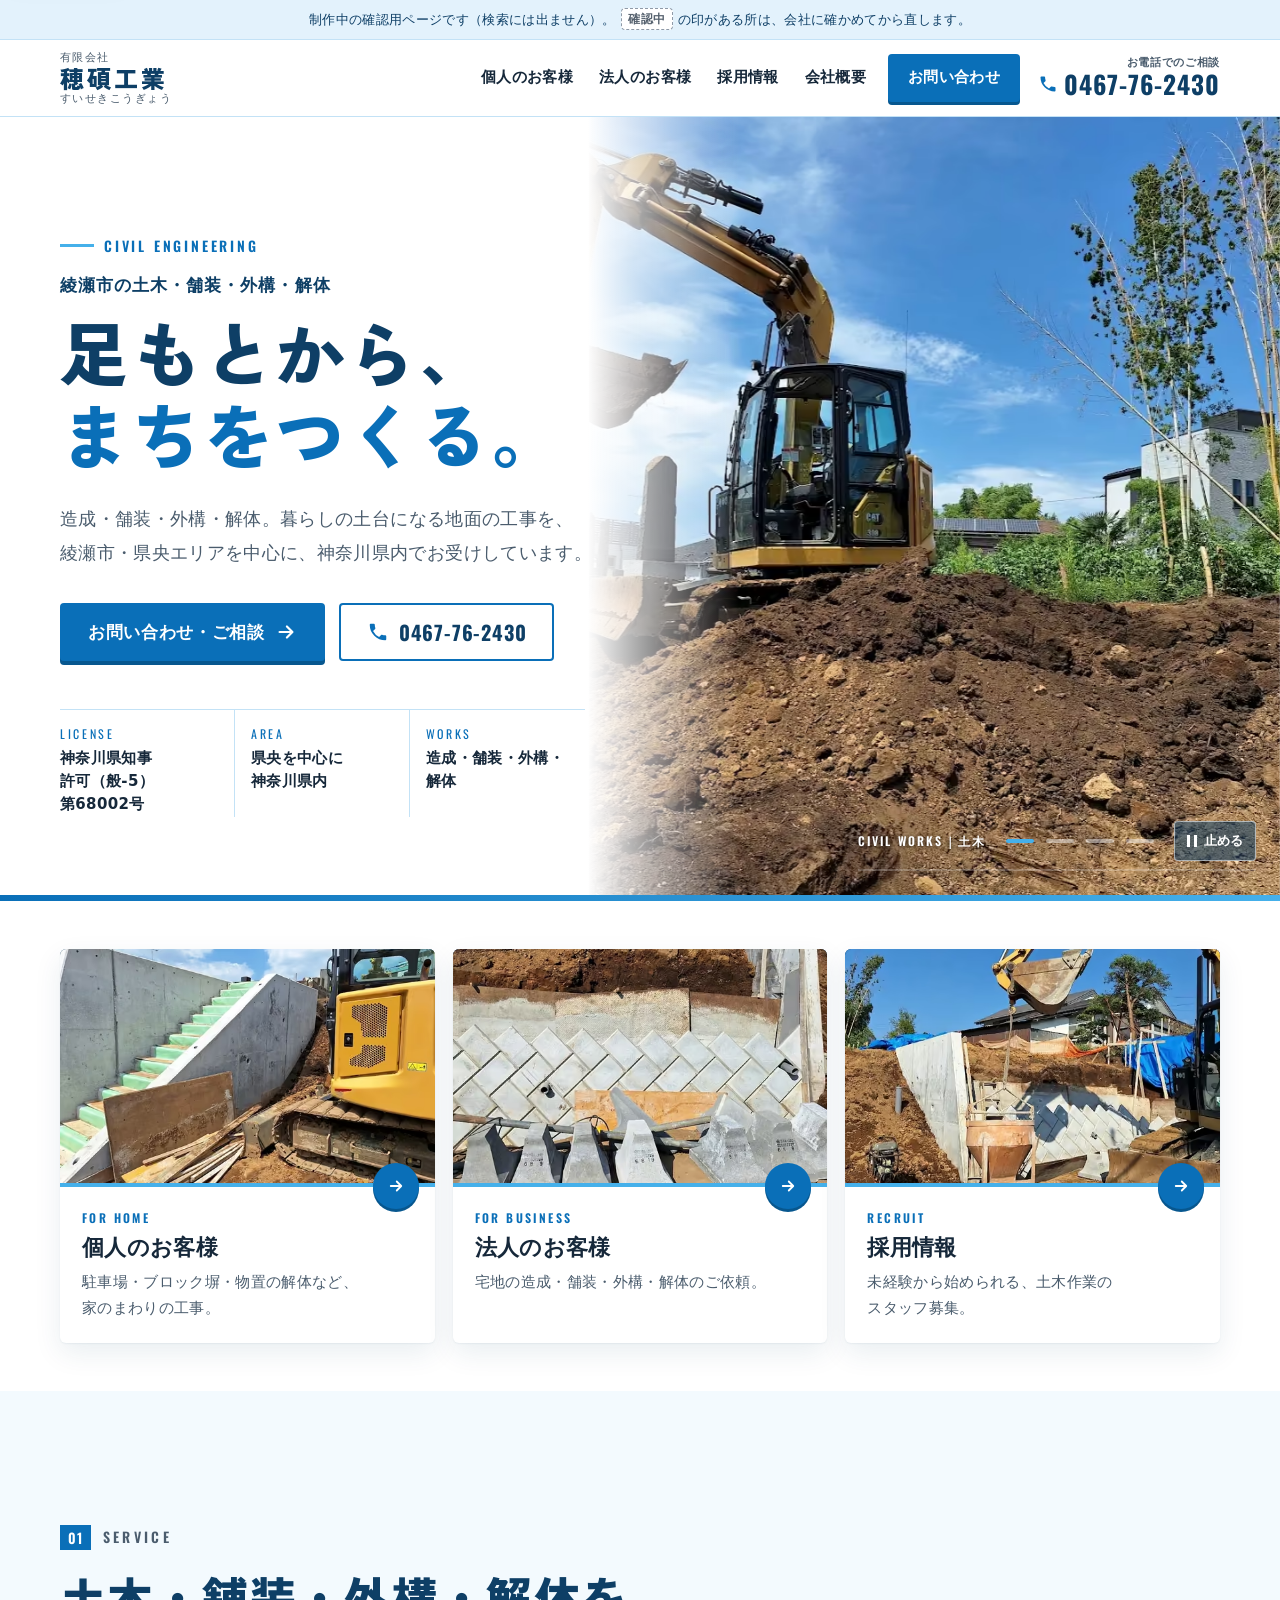
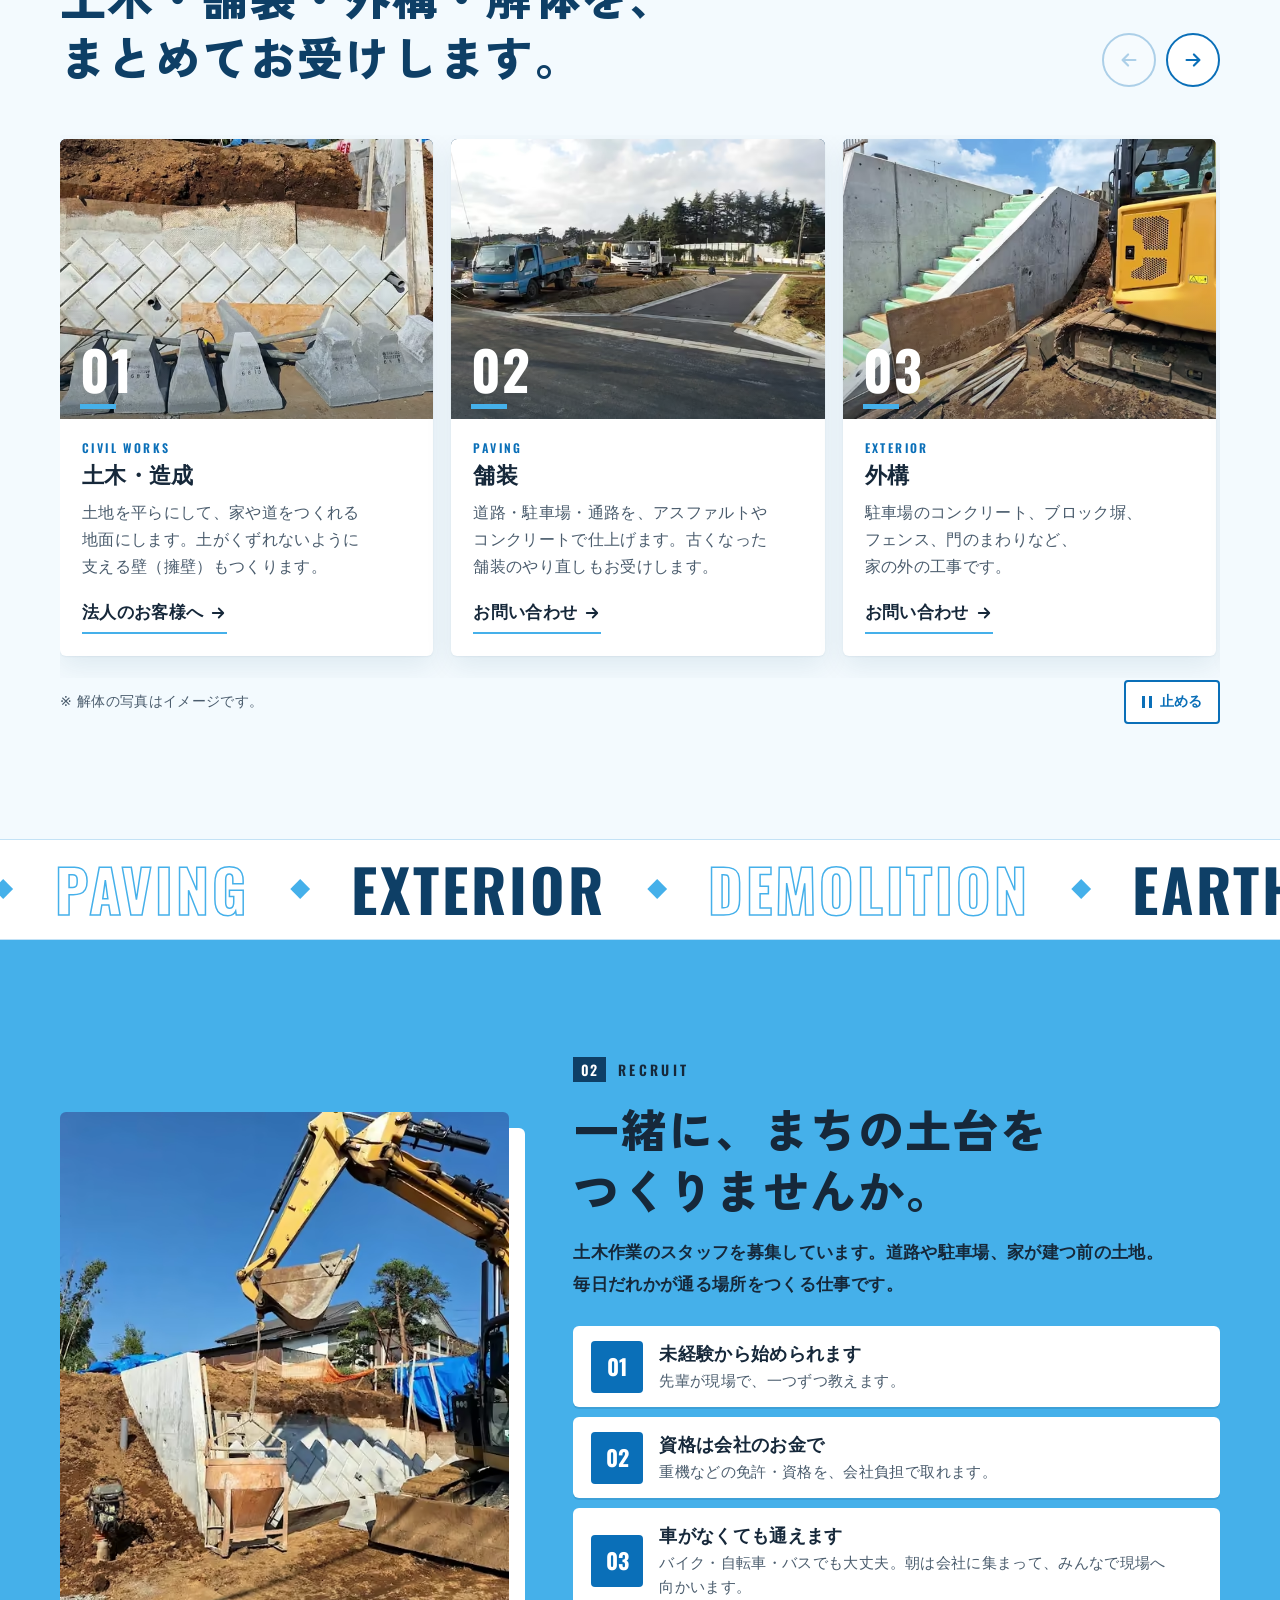
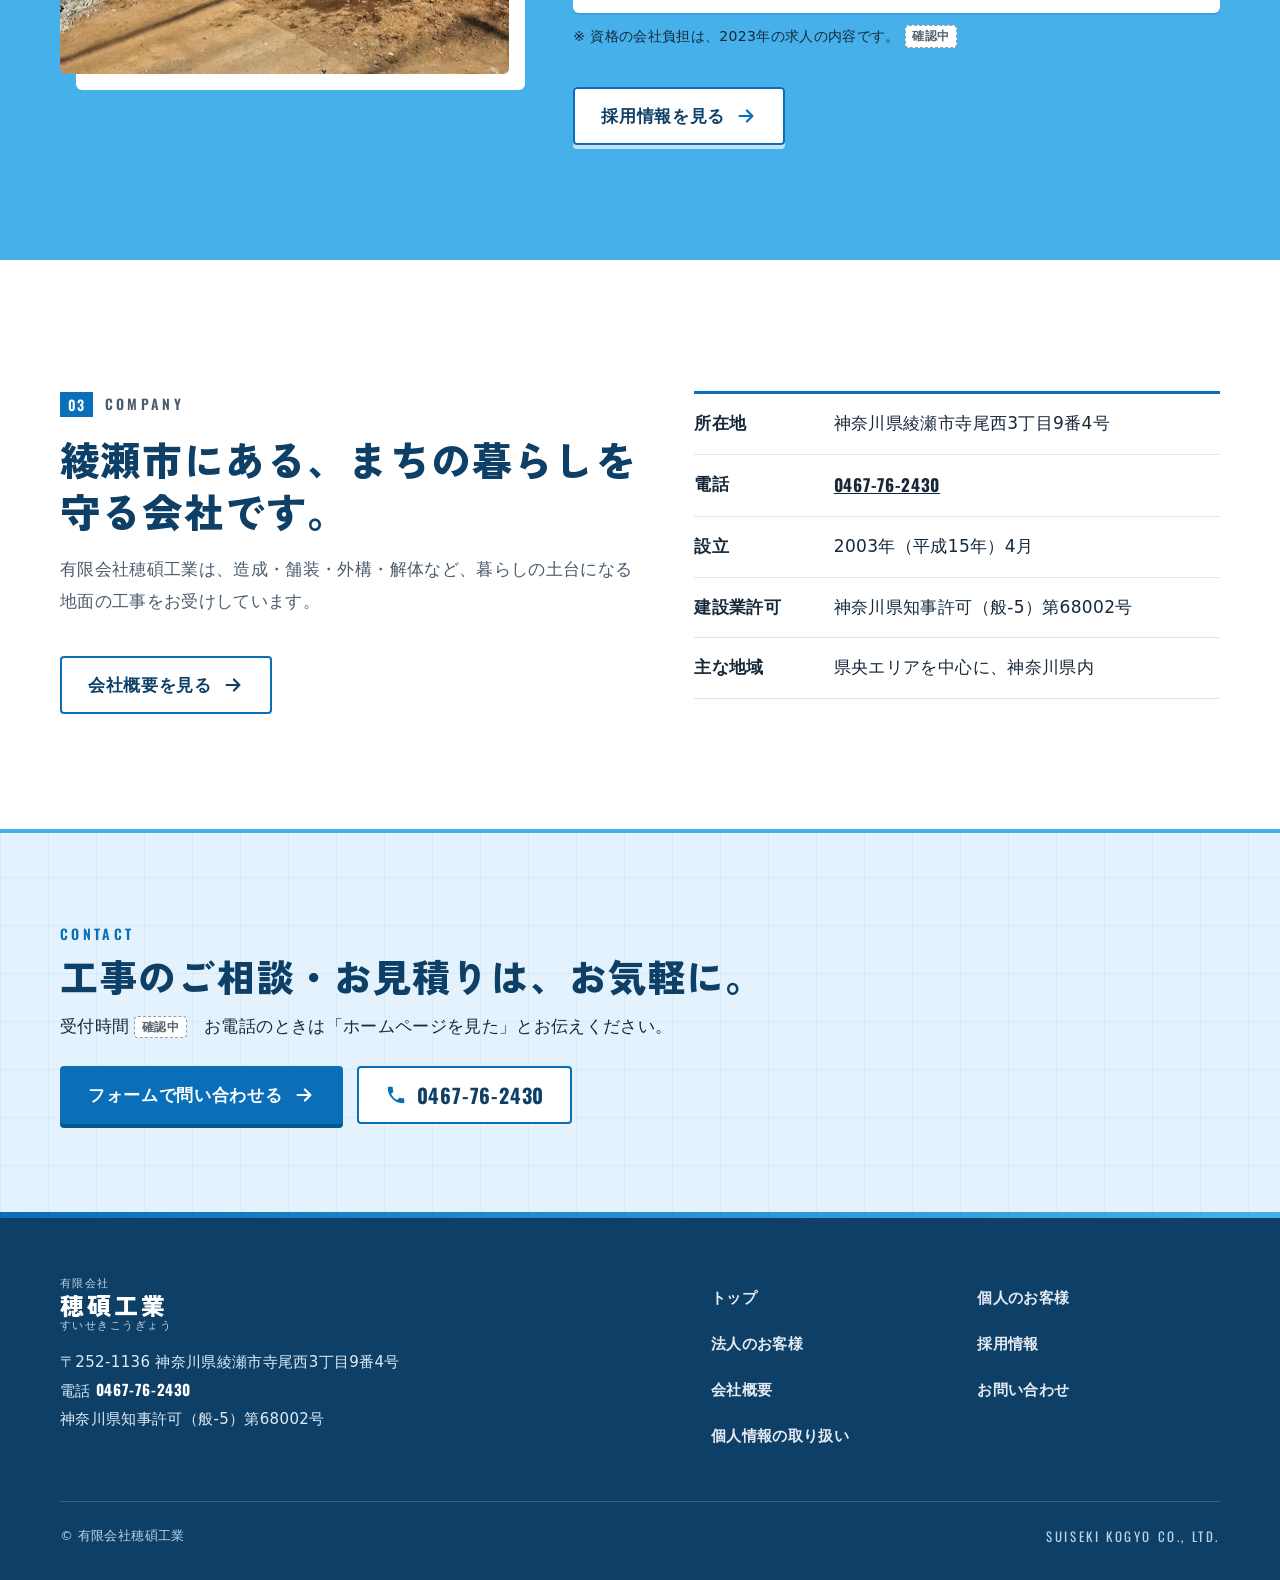
==== commit 28ea7fcb: "給与を27万円〜に、休日に平均100日前後を足し、事業内容のカードを自動で送る Co-Authored-By: Claude Opus 5.5 <noreply@anthropic.com>" ====
--- a/index.html
+++ b/index.html
@@ -157,7 +157,7 @@
         </div>
         <div class="gal-nav"><button class="gal-btn prev" type="button" aria-label="前の工事" aria-controls="gal-track"><svg class="arrow" viewBox="0 0 24 24" aria-hidden="true"><path d="M5 12h13M13 6l6 6-6 6" fill="none" stroke="currentColor" stroke-width="2.4" stroke-linecap="round" stroke-linejoin="round"/></svg></button><button class="gal-btn next" type="button" aria-label="次の工事" aria-controls="gal-track"><svg class="arrow" viewBox="0 0 24 24" aria-hidden="true"><path d="M5 12h13M13 6l6 6-6 6" fill="none" stroke="currentColor" stroke-width="2.4" stroke-linecap="round" stroke-linejoin="round"/></svg></button></div>
       </div>
-      <div class="gal" data-gallery role="region" aria-label="工事の種類（横に送れます）">
+      <div class="gal" data-gallery data-auto role="region" aria-label="工事の種類（自動で横に送ります）">
         <ul class="gal-track" id="gal-track">
           <li class="gal-item">
             <article class="work">
@@ -175,7 +175,7 @@
               <div class="work-body">
                 <h3><span class="en">Paving</span>舗装</h3>
                 <p>道路・駐車場・通路を、アスファルトやコンクリートで仕上げます。古くなった舗装のやり直しもお受けします。</p>
-                <a class="more" href="residential.html">駐車場の舗装は個人のお客様へ<svg class="arrow" viewBox="0 0 24 24" aria-hidden="true"><path d="M5 12h13M13 6l6 6-6 6" fill="none" stroke="currentColor" stroke-width="2.4" stroke-linecap="round" stroke-linejoin="round"/></svg></a>
+                <a class="more" href="contact.html">お問い合わせ<svg class="arrow" viewBox="0 0 24 24" aria-hidden="true"><path d="M5 12h13M13 6l6 6-6 6" fill="none" stroke="currentColor" stroke-width="2.4" stroke-linecap="round" stroke-linejoin="round"/></svg></a>
               </div>
             </article>
           </li>
@@ -185,7 +185,7 @@
               <div class="work-body">
                 <h3><span class="en">Exterior</span>外構</h3>
                 <p>駐車場のコンクリート、ブロック塀、フェンス、門のまわりなど、家の外の工事です。</p>
-                <a class="more" href="residential.html">個人のお客様へ<svg class="arrow" viewBox="0 0 24 24" aria-hidden="true"><path d="M5 12h13M13 6l6 6-6 6" fill="none" stroke="currentColor" stroke-width="2.4" stroke-linecap="round" stroke-linejoin="round"/></svg></a>
+                <a class="more" href="contact.html">お問い合わせ<svg class="arrow" viewBox="0 0 24 24" aria-hidden="true"><path d="M5 12h13M13 6l6 6-6 6" fill="none" stroke="currentColor" stroke-width="2.4" stroke-linecap="round" stroke-linejoin="round"/></svg></a>
               </div>
             </article>
           </li>
@@ -195,7 +195,7 @@
               <div class="work-body">
                 <h3><span class="en">Demolition</span>解体</h3>
                 <p>建物やブロック塀、古いコンクリートなどを取りこわして、何もない平らな土地にします。</p>
-                <a class="more" href="residential.html">個人のお客様へ<svg class="arrow" viewBox="0 0 24 24" aria-hidden="true"><path d="M5 12h13M13 6l6 6-6 6" fill="none" stroke="currentColor" stroke-width="2.4" stroke-linecap="round" stroke-linejoin="round"/></svg></a>
+                <a class="more" href="contact.html">お問い合わせ<svg class="arrow" viewBox="0 0 24 24" aria-hidden="true"><path d="M5 12h13M13 6l6 6-6 6" fill="none" stroke="currentColor" stroke-width="2.4" stroke-linecap="round" stroke-linejoin="round"/></svg></a>
               </div>
             </article>
           </li>
@@ -220,7 +220,10 @@
           </li>
         </ul>
       </div>
-      <p class="note gal-hint">※ 解体の写真はイメージです。<span class="gal-swipe">横にスワイプすると、ほかの工事も見られます。</span></p>
+      <div class="gal-foot">
+        <p class="note gal-hint">※ 解体の写真はイメージです。<span class="gal-swipe">横にスワイプすると、ほかの工事も見られます。</span></p>
+        <button class="gal-pause" type="button" aria-controls="gal-track"><span class="gal-pause-ic" aria-hidden="true"></span><span class="sr">工事のスライドを</span><span class="gal-pause-t">止める</span></button>
+      </div>
     </div>
   </section>
 
--- a/assets/site.css
+++ b/assets/site.css
@@ -820,3 +820,13 @@
 }
 /* 個別ページの最初の画面の写真の見せる位置（2026-11-17、会社の写真に入れかえて）。ページの <picture class="hero-bg"> の --pos（パソコン）・--pos-sp（スマホ）で決める */
 @media (max-width:900px){.phero-photo .hero-bg img,.phero-photo.is-wide .hero-bg img{object-position:var(--pos-sp,var(--pos,50% 40%))}}
+
+/* ---------- 事業内容のスライドを自動で送る（トップ・2026-11-17） ----------
+   4.5秒ごとに1枚。止めるボタンは下の注記の右（スマホは注記の下）。「動きを減らす」設定ではボタンも出さない */
+.gal-foot{display:flex;align-items:center;justify-content:space-between;flex-wrap:wrap;gap:10px 20px;margin-top:2px}
+.gal-foot .gal-hint{margin:0}
+.gal-pause{display:inline-flex;align-items:center;gap:8px;min-height:44px;padding:6px 16px;border:2px solid var(--blue);border-radius:4px;background:#fff;color:var(--blue);font-size:14px;font-weight:700;line-height:1.2;cursor:pointer;transition:background-color .15s}
+.gal-pause:hover{background:var(--sky-100)}
+.gal-pause-ic{width:10px;height:12px;border-left:3px solid currentColor;border-right:3px solid currentColor}
+.gal-pause.is-paused .gal-pause-ic{width:0;height:0;border:0;border-left:10px solid currentColor;border-top:6px solid transparent;border-bottom:6px solid transparent}
+html:not(.motion) .gal-pause{display:none}
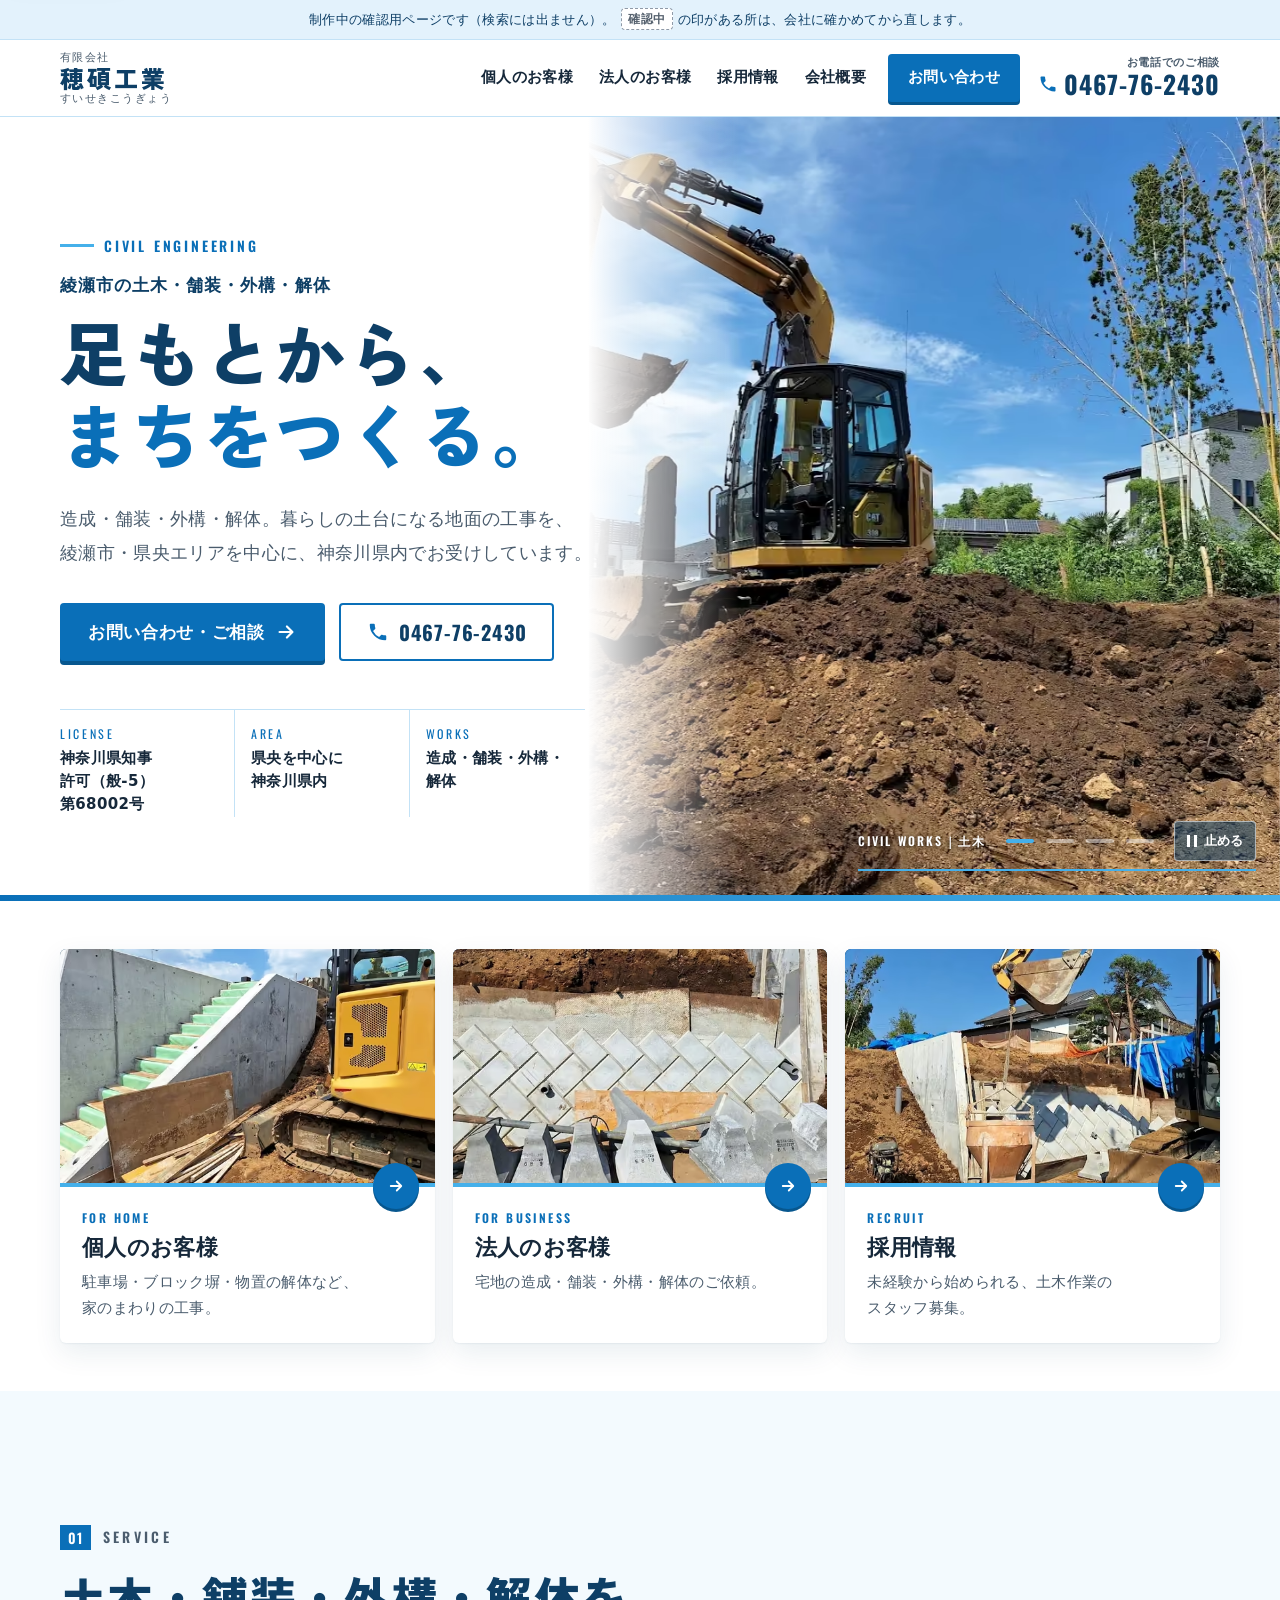
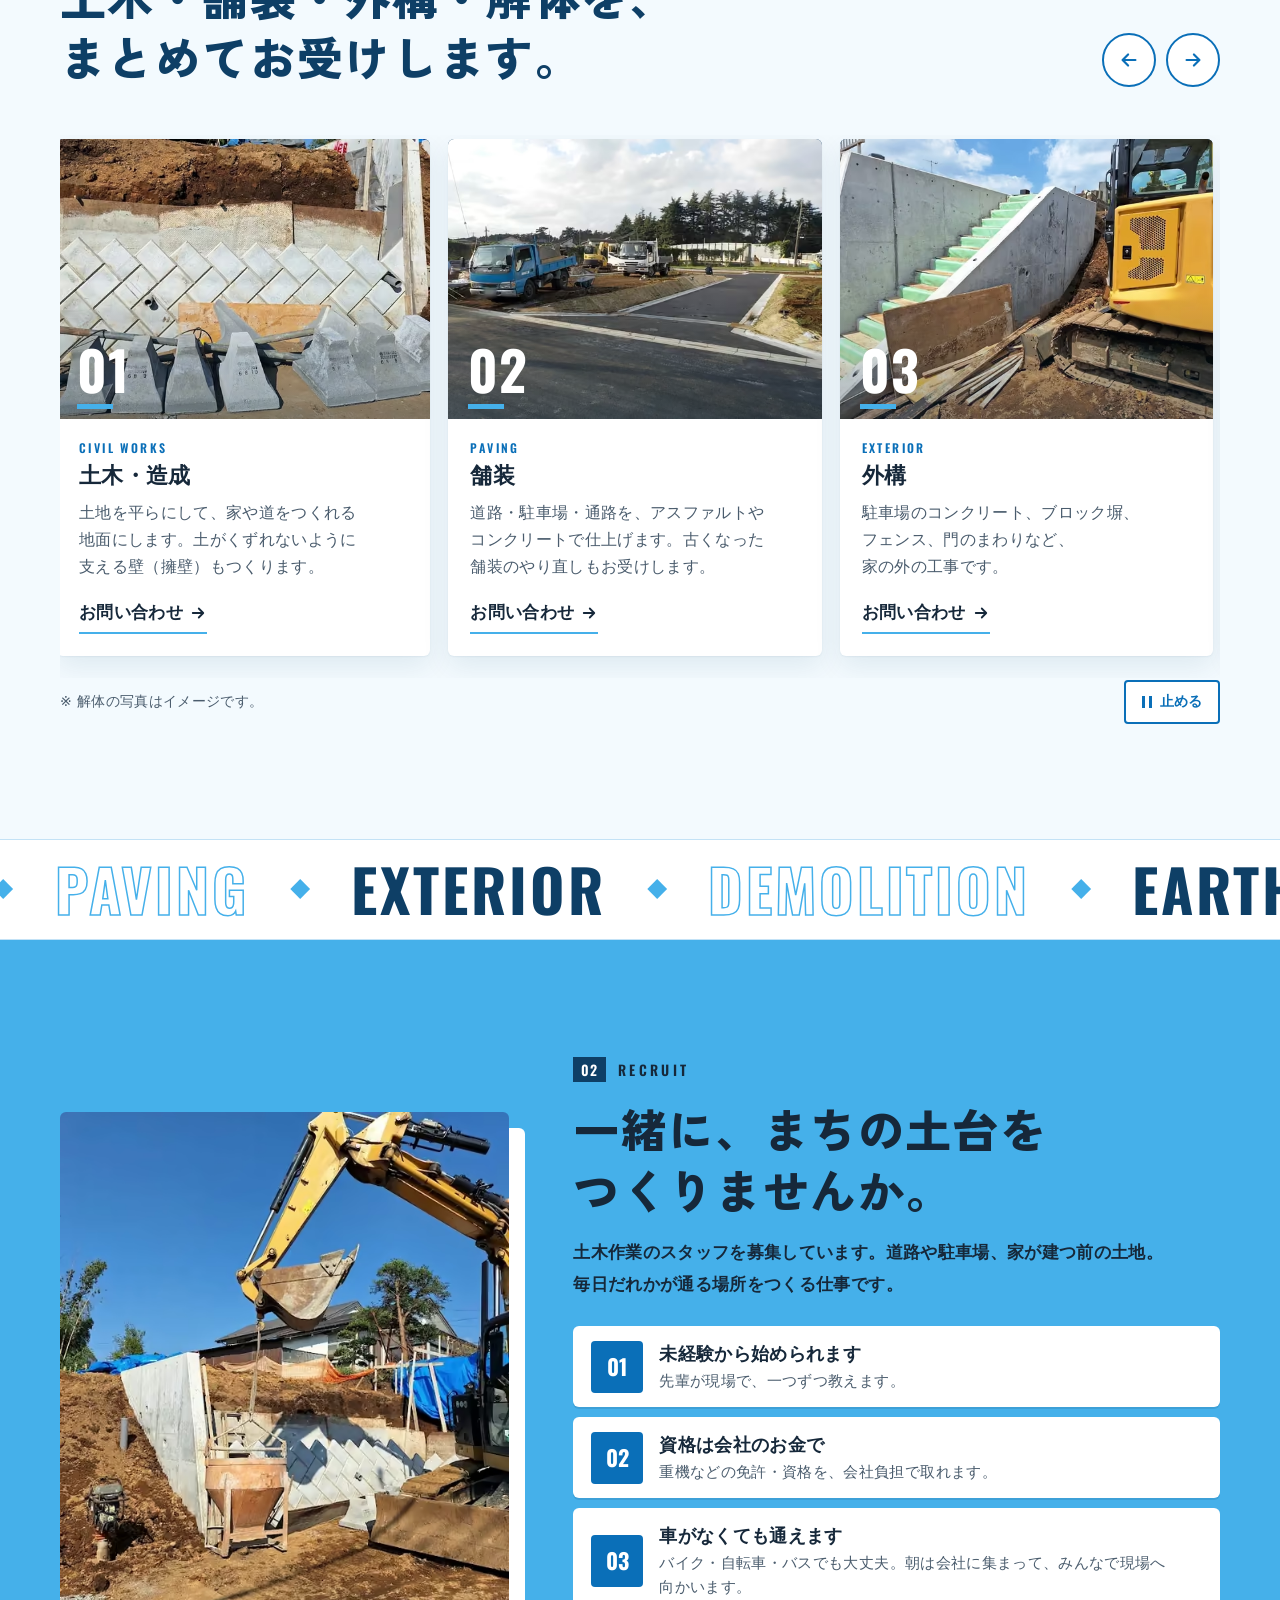
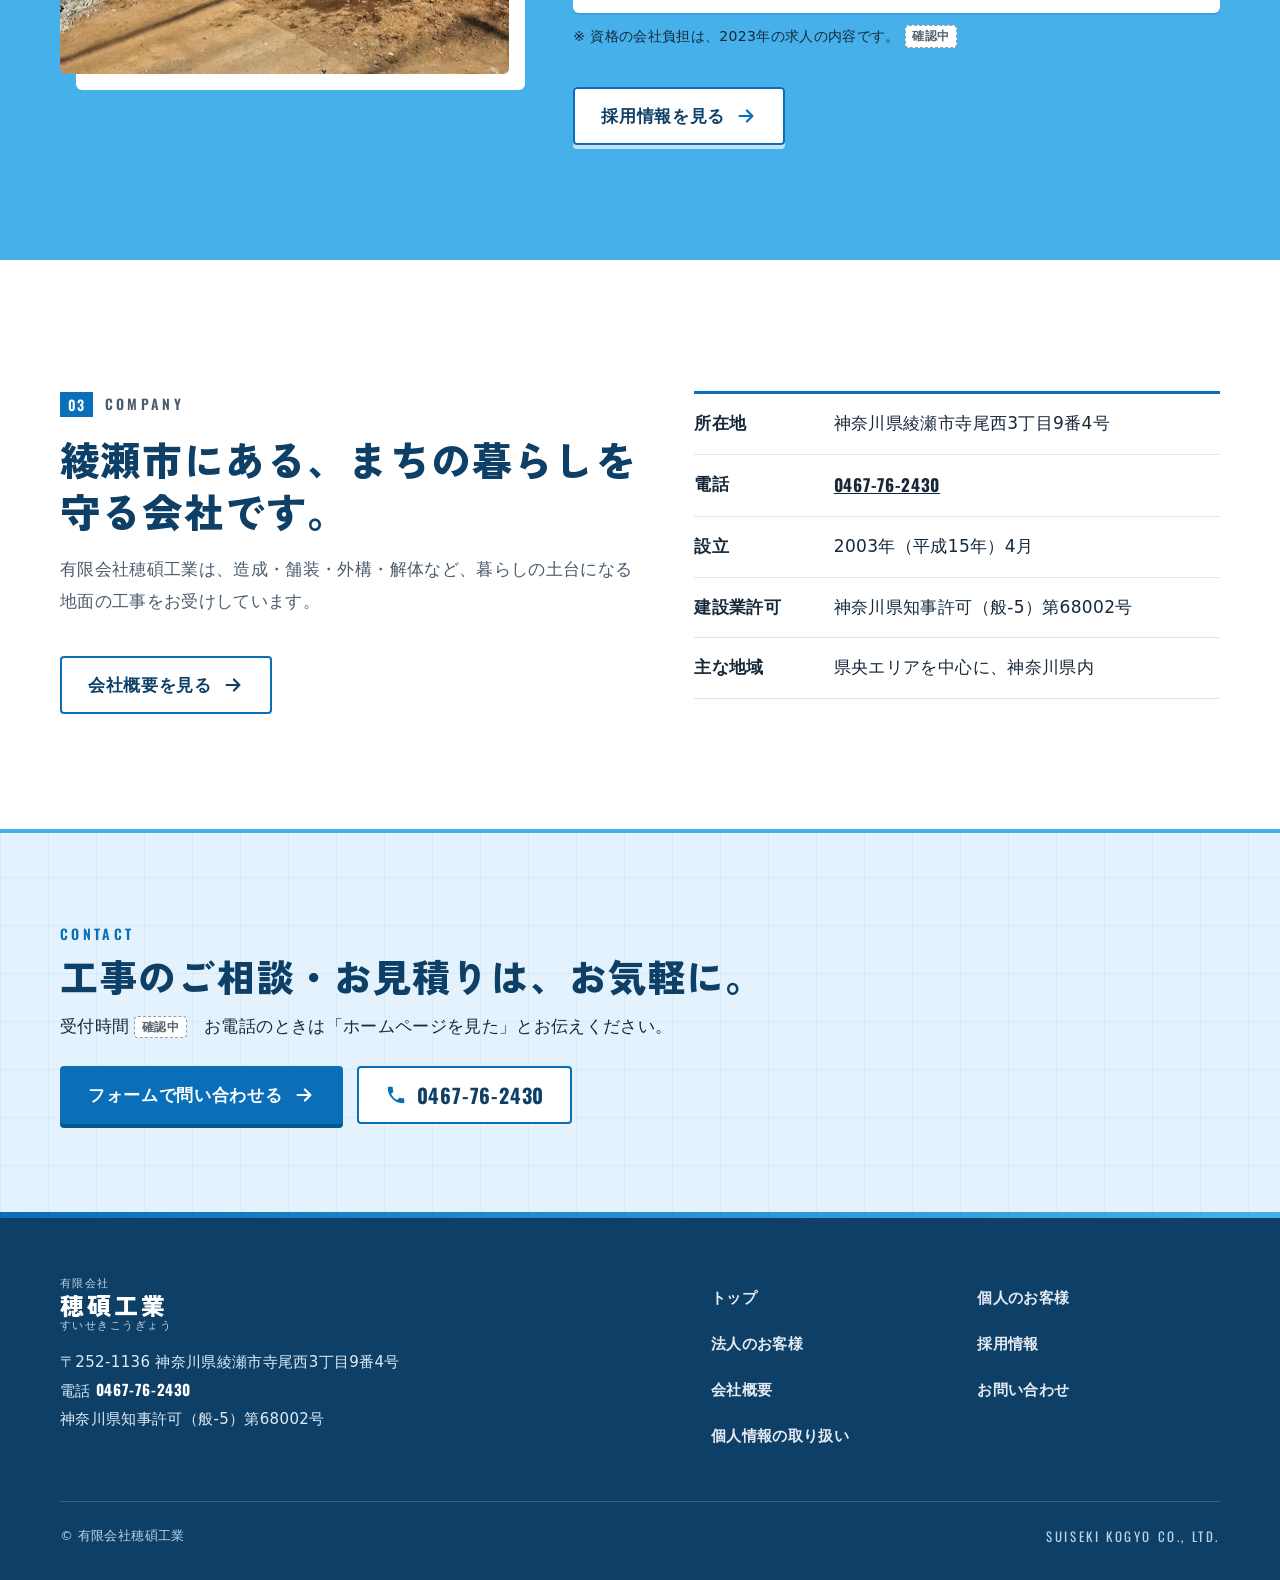
==== commit fd365f53: "事業内容のカードをゆっくり流れ続けるようにし、リンクを全部お問い合わせに、最初の写真の切りかえを2倍速く Co-Authored-By: Claude Opus 5.5 <noreply@anthro" ====
--- a/index.html
+++ b/index.html
@@ -157,7 +157,7 @@
         </div>
         <div class="gal-nav"><button class="gal-btn prev" type="button" aria-label="前の工事" aria-controls="gal-track"><svg class="arrow" viewBox="0 0 24 24" aria-hidden="true"><path d="M5 12h13M13 6l6 6-6 6" fill="none" stroke="currentColor" stroke-width="2.4" stroke-linecap="round" stroke-linejoin="round"/></svg></button><button class="gal-btn next" type="button" aria-label="次の工事" aria-controls="gal-track"><svg class="arrow" viewBox="0 0 24 24" aria-hidden="true"><path d="M5 12h13M13 6l6 6-6 6" fill="none" stroke="currentColor" stroke-width="2.4" stroke-linecap="round" stroke-linejoin="round"/></svg></button></div>
       </div>
-      <div class="gal" data-gallery data-auto role="region" aria-label="工事の種類（自動で横に送ります）">
+      <div class="gal" data-gallery data-auto role="region" aria-label="工事の種類（自動でゆっくり横に流れます）">
         <ul class="gal-track" id="gal-track">
           <li class="gal-item">
             <article class="work">
@@ -165,7 +165,7 @@
               <div class="work-body">
                 <h3><span class="en">Civil Works</span>土木・造成</h3>
                 <p>土地を平らにして、家や道をつくれる地面にします。土がくずれないように支える壁（擁壁）もつくります。</p>
-                <a class="more" href="business.html">法人のお客様へ<svg class="arrow" viewBox="0 0 24 24" aria-hidden="true"><path d="M5 12h13M13 6l6 6-6 6" fill="none" stroke="currentColor" stroke-width="2.4" stroke-linecap="round" stroke-linejoin="round"/></svg></a>
+                <a class="more" href="contact.html">お問い合わせ<svg class="arrow" viewBox="0 0 24 24" aria-hidden="true"><path d="M5 12h13M13 6l6 6-6 6" fill="none" stroke="currentColor" stroke-width="2.4" stroke-linecap="round" stroke-linejoin="round"/></svg></a>
               </div>
             </article>
           </li>
@@ -205,7 +205,7 @@
               <div class="work-body">
                 <h3><span class="en">Earthwork</span>とび・土工</h3>
                 <p>地面を掘る、土を運ぶ、埋めもどす、くいを打つ。工事のはじめに欠かせない作業です。</p>
-                <a class="more" href="business.html">法人のお客様へ<svg class="arrow" viewBox="0 0 24 24" aria-hidden="true"><path d="M5 12h13M13 6l6 6-6 6" fill="none" stroke="currentColor" stroke-width="2.4" stroke-linecap="round" stroke-linejoin="round"/></svg></a>
+                <a class="more" href="contact.html">お問い合わせ<svg class="arrow" viewBox="0 0 24 24" aria-hidden="true"><path d="M5 12h13M13 6l6 6-6 6" fill="none" stroke="currentColor" stroke-width="2.4" stroke-linecap="round" stroke-linejoin="round"/></svg></a>
               </div>
             </article>
           </li>
--- a/assets/site.css
+++ b/assets/site.css
@@ -596,10 +596,10 @@
 /* ---------- 最初の画面の写真のスライド（トップ） ---------- */
 .hs{position:absolute;inset:0 0 0 46%;z-index:-2}
 .hs-slides{position:absolute;inset:0}
-.hs-slide{position:absolute;inset:0;margin:0;opacity:0;transition:opacity 1.2s ease}
+.hs-slide{position:absolute;inset:0;margin:0;opacity:0;transition:opacity .9s ease}
 .hs-slide.is-on{opacity:1}
 .hs-slide img{width:100%;height:100%;object-fit:cover;object-position:var(--pos,60% 45%)}
-html.motion .hs-slide.is-on img{animation:kb 9s cubic-bezier(.2,.6,.3,1) both}
+html.motion .hs-slide.is-on img{animation:kb 4.5s cubic-bezier(.2,.6,.3,1) both}
 .hs-ctrl{position:absolute;right:24px;bottom:40px;z-index:2;display:flex;align-items:center;gap:14px;color:#fff}
 .hs-cap{font-size:12px;font-weight:600;letter-spacing:.18em;text-shadow:0 1px 4px rgba(0,0,0,.7)}
 .hs-dots{display:flex;gap:0}
@@ -830,3 +830,5 @@
 .gal-pause-ic{width:10px;height:12px;border-left:3px solid currentColor;border-right:3px solid currentColor}
 .gal-pause.is-paused .gal-pause-ic{width:0;height:0;border:0;border-left:10px solid currentColor;border-top:6px solid transparent;border-bottom:6px solid transparent}
 html:not(.motion) .gal-pause{display:none}
+/* 事業内容のカードが流れている間（site.js の 6.5）。位置合わせとなめらかな送りを切る */
+html.motion .gal-track.is-flow{scroll-snap-type:none;scroll-behavior:auto}
